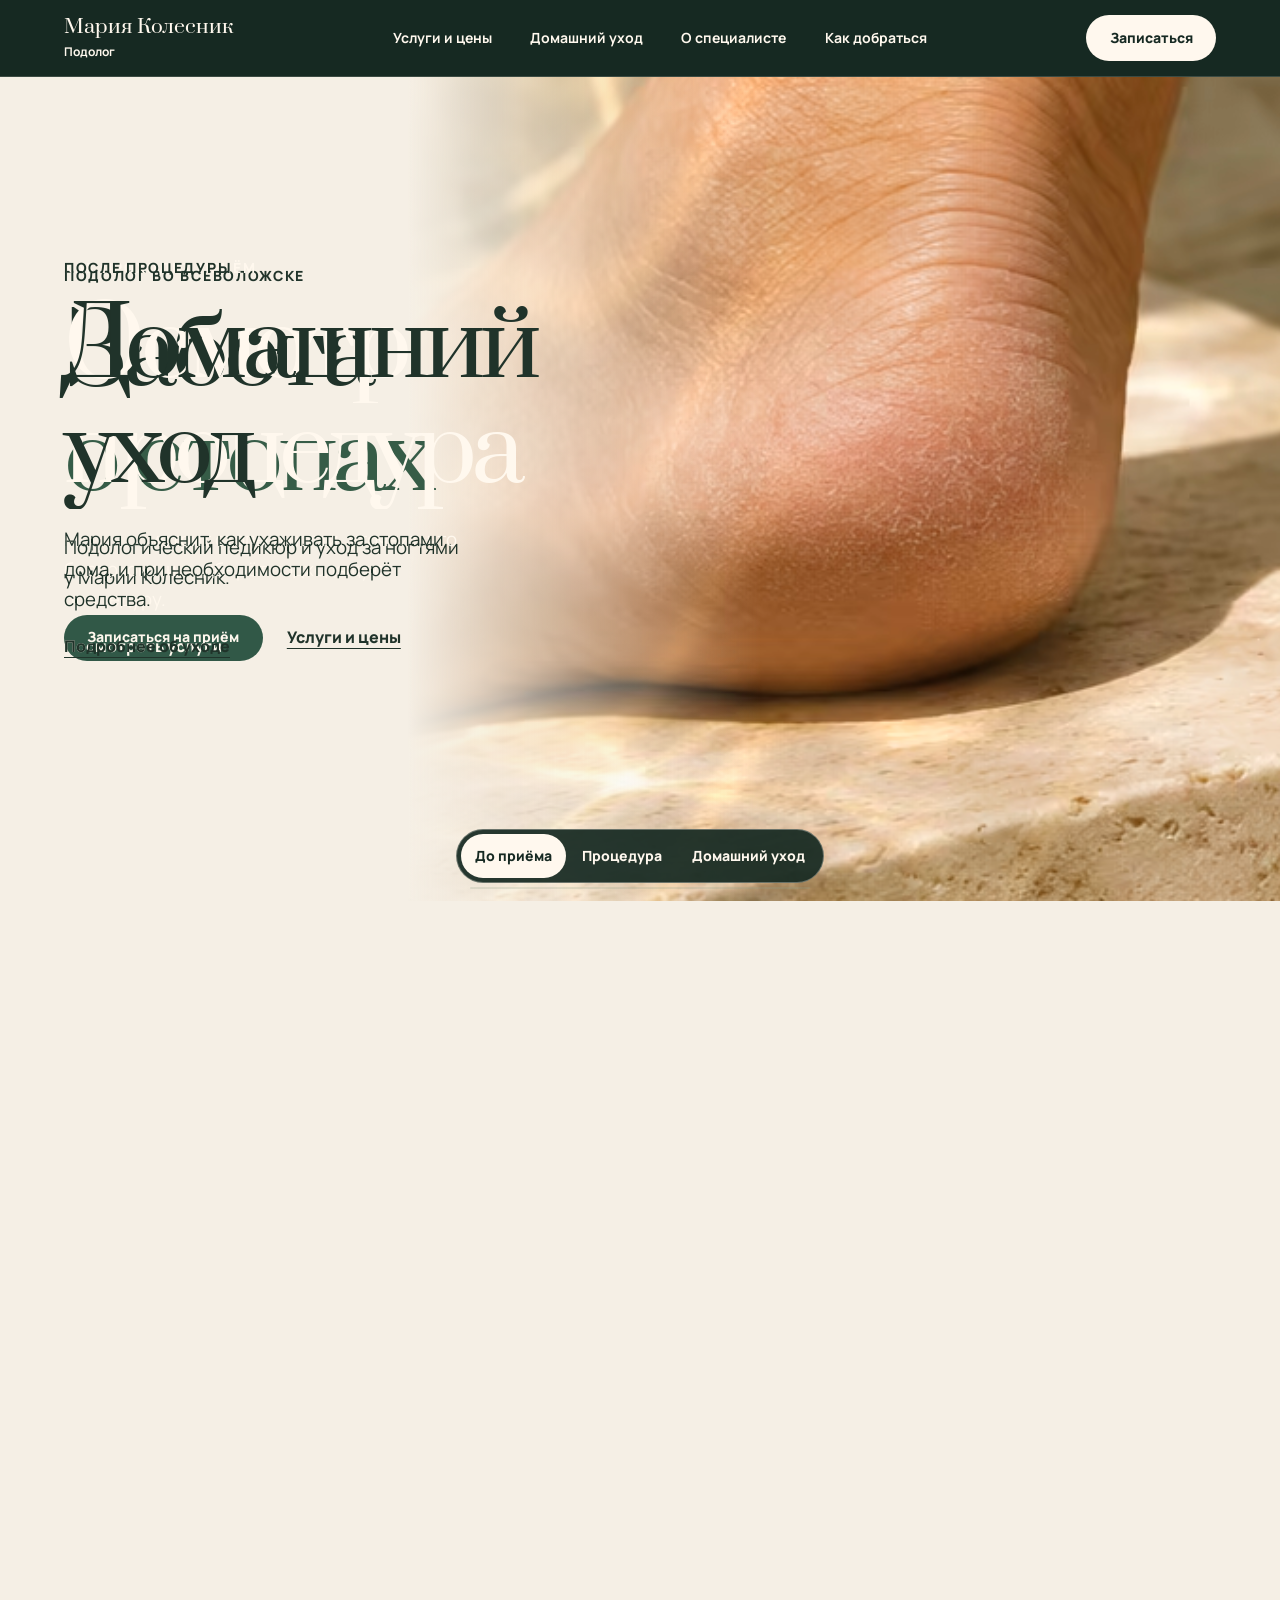
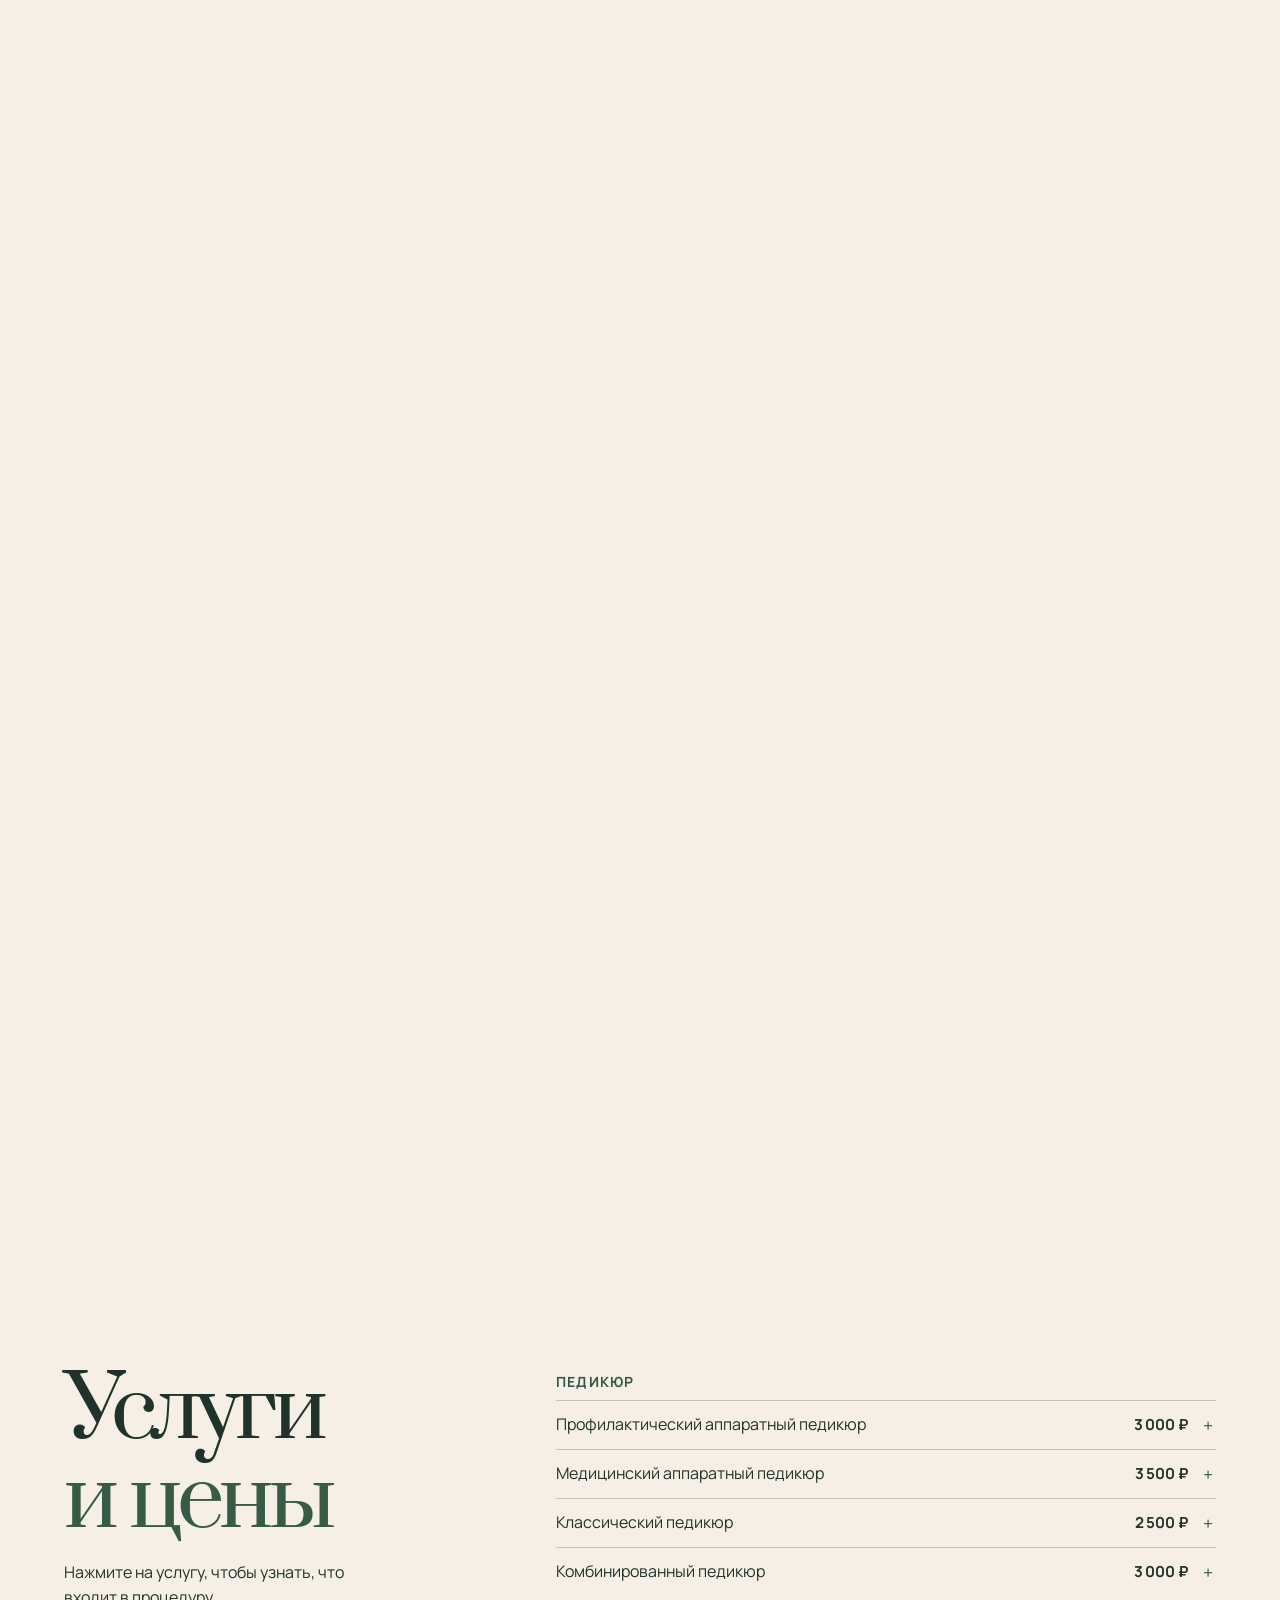
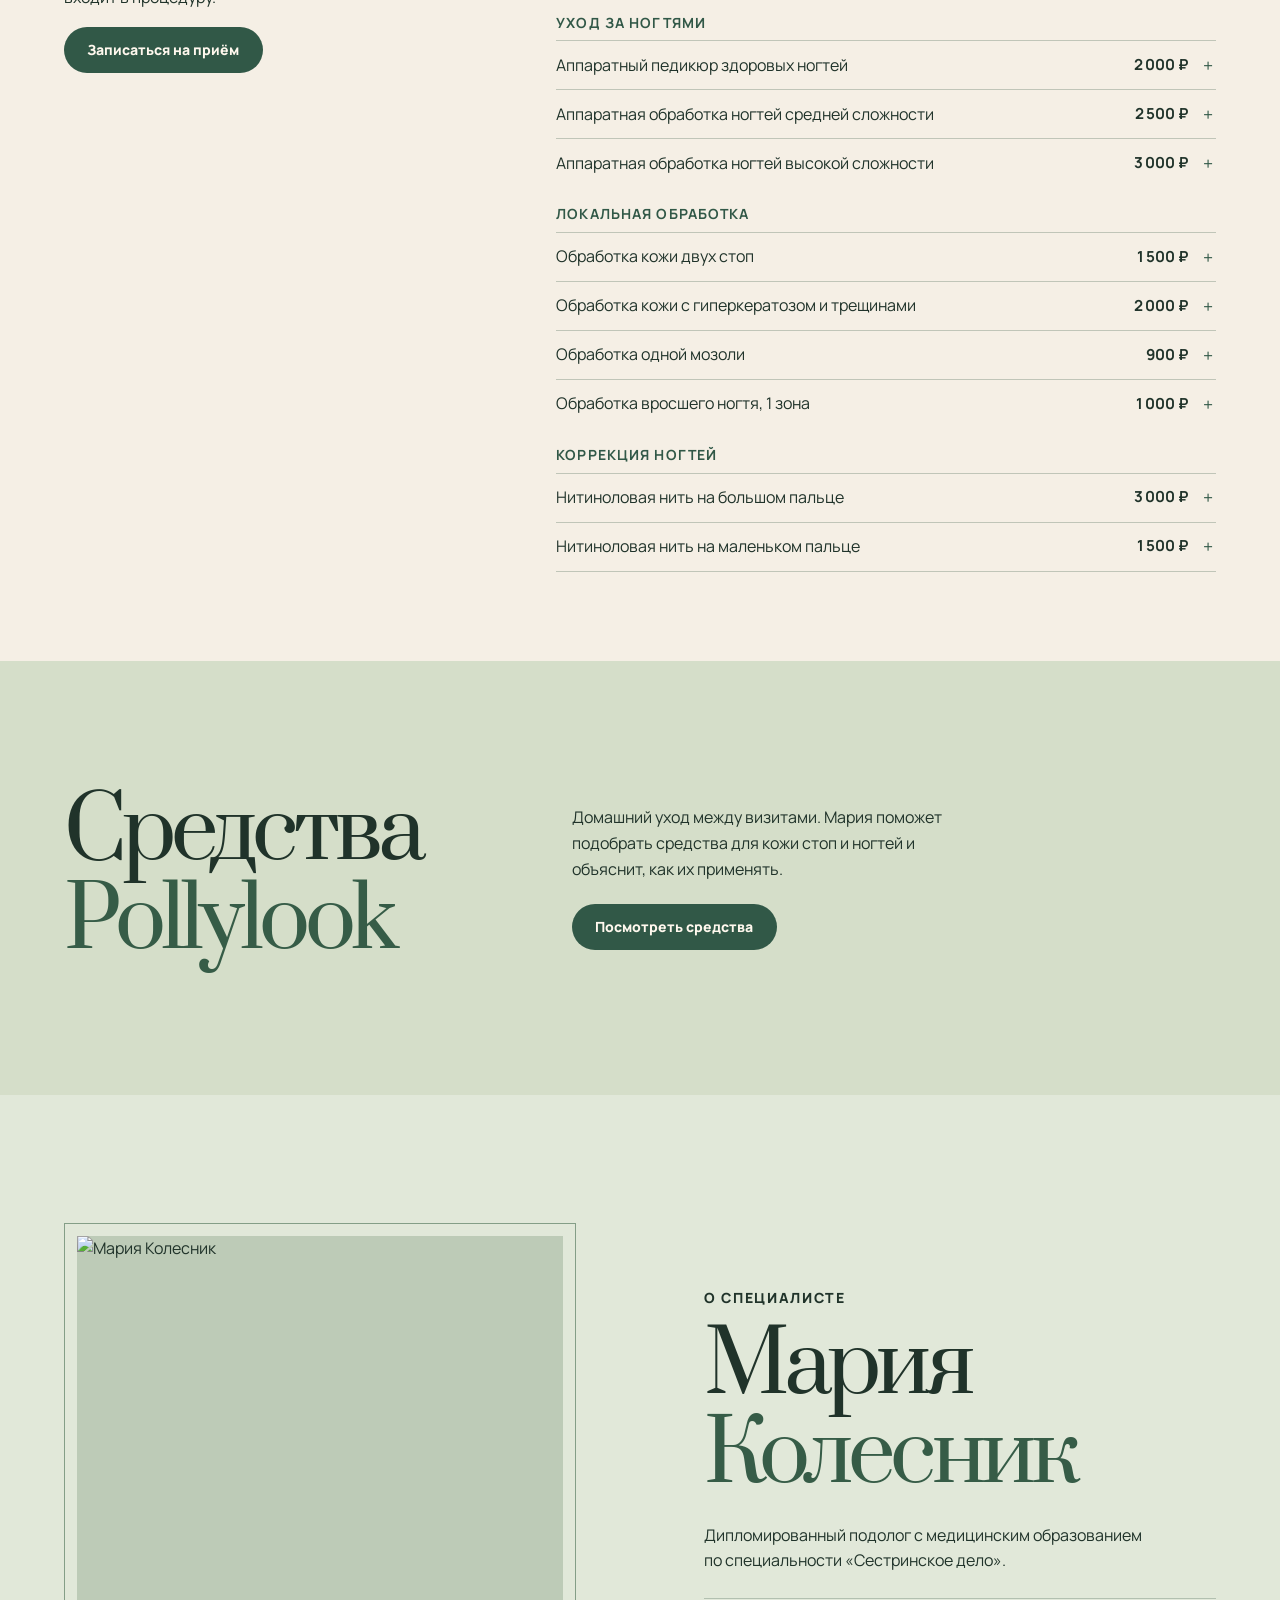
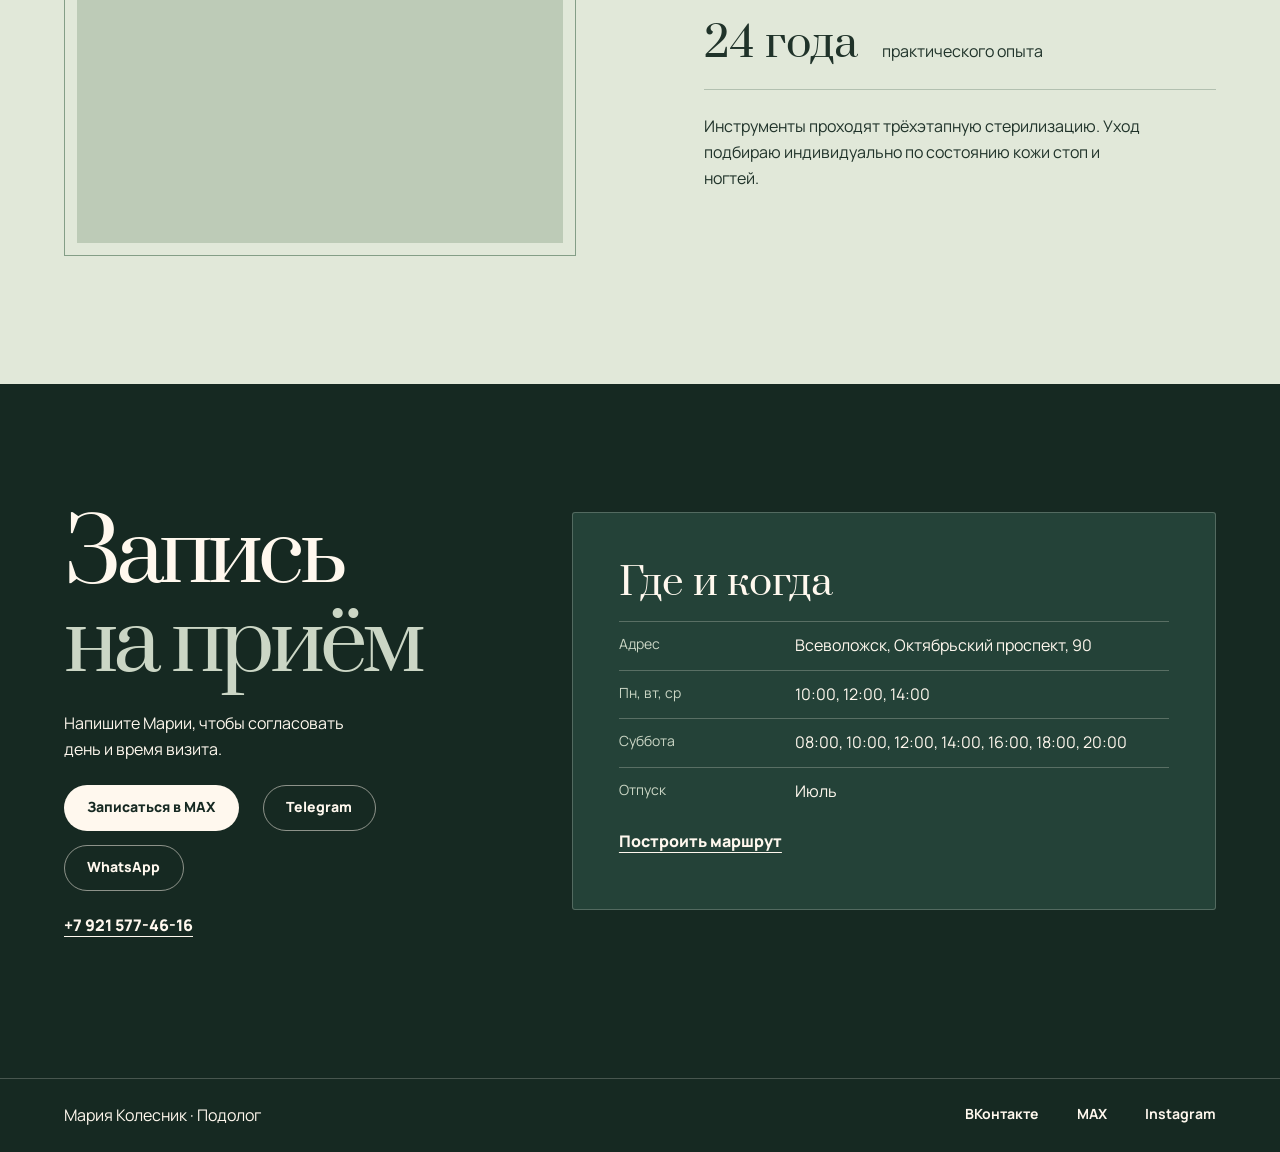
==== index.html @ 2ca6df36 "Animate a continuous close-up across the three visit scenes" ====
<!doctype html>
<html lang="ru">
<head>
  <meta charset="utf-8">
  <meta name="viewport" content="width=device-width, initial-scale=1">
  <meta name="description" content="Мария Колесник, подолог во Всеволожске. Аппаратный педикюр, уход за стопами и ногтями. Услуги, цены и запись на приём.">
  <meta name="theme-color" content="#162922">
  <meta property="og:title" content="Мария Колесник · Подолог во Всеволожске">
  <meta property="og:description" content="Подологический педикюр и уход за стопами. Услуги, цены и запись.">
  <meta property="og:image" content="maria.jpg">
  <title>Мария Колесник · Подолог во Всеволожске</title>
  <link rel="preconnect" href="https://fonts.googleapis.com">
  <link rel="preconnect" href="https://fonts.gstatic.com" crossorigin>
  <link href="https://fonts.googleapis.com/css2?family=Manrope:wght@400;500;600;700;800&family=Prata&display=swap" rel="stylesheet">
  <link rel="stylesheet" href="podology.css?v=9">
  <script src="podology-film.js?v=1" defer></script>
  <script src="podology.js?v=5" defer></script>
</head>
<body>
  <a class="skip-link" href="#content">Перейти к содержанию</a>
  <header class="masthead">
    <div class="shell masthead-inner">
      <a class="wordmark" href="#top">Мария Колесник<span>Подолог</span></a>
      <nav class="desktop-nav" aria-label="Основное меню">
        <a href="#services">Услуги и цены</a>
        <a href="#home-care">Домашний уход</a>
        <a href="#about">О специалисте</a>
        <a href="#location">Как добраться</a>
      </nav>
      <details class="mobile-menu">
        <summary>Меню</summary>
        <nav aria-label="Основное меню">
          <a href="#services">Услуги и цены</a>
          <a href="#home-care">Домашний уход</a>
          <a href="#about">О специалисте</a>
          <a href="#location">Как добраться</a>
        </nav>
      </details>
      <a class="pill pill-light" href="#booking">Записаться</a>
    </div>
  </header>
  <main id="content">
    <section class="visit" id="top" aria-label="Подолог во Всеволожске и этапы приёма">
      <span class="story-anchor" id="visit" aria-hidden="true"></span>
      <div class="visit-frame">
        <div class="visit-film" aria-hidden="true">
          <canvas></canvas>
        </div>
        <article class="scene hero" id="exam">
          <picture class="scene-image" aria-hidden="true">
            <source type="image/avif" srcset="images/visit/01-before.avif">
            <img src="images/visit/01-before.jpg" width="508" height="1024" alt="" fetchpriority="high" decoding="async">
          </picture>
          <div class="shell scene-inner">
            <div class="scene-copy">
              <p class="eyebrow">Подолог во Всеволожске</p>
              <h1 id="hero-title"><span class="title-line"><span>Забота</span></span> <span class="title-line"><span><em>о стопах</em></span></span></h1>
              <p>Подологический педикюр и уход за ногтями у Марии Колесник.</p>
              <div class="actions">
                <a class="pill pill-dark" href="#booking">Записаться на приём</a>
                <a class="text-link" href="#services">Услуги и цены</a>
              </div>
            </div>
          </div>
        </article>
        <article class="scene scene-treatment" id="treatment">
          <picture class="scene-image" aria-hidden="true">
            <source type="image/avif" srcset="images/visit/02-treatment.avif">
            <img src="images/visit/02-treatment.jpg" width="508" height="1024" alt="" fetchpriority="low" decoding="async">
          </picture>
          <div class="shell scene-inner">
            <div class="scene-copy">
              <p class="eyebrow">Как проходит приём</p>
              <h2><span class="title-line"><span>Осмотр и</span></span> <span class="title-line"><span>процедура</span></span></h2>
              <p>Мария осмотрит стопы и ногти, уточнит, что беспокоит, и подберёт подходящую процедуру.</p>
              <a class="text-link" href="#services">Посмотреть услуги</a>
            </div>
          </div>
        </article>
        <article class="scene scene-care" id="care">
          <picture class="scene-image" aria-hidden="true">
            <source type="image/avif" srcset="images/visit/03-care.avif">
            <img src="images/visit/03-care.jpg" width="508" height="1024" alt="" fetchpriority="low" decoding="async">
          </picture>
          <div class="shell scene-inner">
            <div class="scene-copy">
              <p class="eyebrow">После процедуры</p>
              <h2><span class="title-line"><span>Домашний</span></span> <span class="title-line"><span>уход</span></span></h2>
              <p>Мария объяснит, как ухаживать за стопами дома, и при необходимости подберёт средства.</p>
              <a class="text-link" href="#home-care">Подробнее об уходе</a>
            </div>
          </div>
        </article>
        <div class="story-light" aria-hidden="true"></div>
        <nav class="scene-nav" aria-label="Этапы приёма">
          <a href="#exam">До приёма</a>
          <a href="#treatment">Процедура</a>
          <a href="#care">Домашний уход</a>
        </nav>
      </div>
    </section>

    <section class="services band" id="services">
      <div class="shell split">
        <div class="section-intro">
          <h2>Услуги<br> <em>и цены</em></h2>
          <p>Нажмите на услугу, чтобы узнать, что входит в процедуру.</p>
          <a class="pill pill-dark" href="#booking">Записаться на приём</a>
        </div>
        <div class="price-list">
          <h3>Педикюр</h3>
          <details class="service"><summary><span>Профилактический аппаратный педикюр</span><strong>3 000 ₽</strong></summary><p>Аппаратная обработка десяти ногтевых пластин и кожи стоп.</p></details>
          <details class="service"><summary><span>Медицинский аппаратный педикюр</span><strong>3 500 ₽</strong></summary><p>Обработка ногтей и кожи стоп. Объём работы обсуждается на приёме.</p></details>
          <details class="service"><summary><span>Классический педикюр</span><strong>2 500 ₽</strong></summary><p>Обработка стоп и десяти ногтевых пластин.</p></details>
          <details class="service"><summary><span>Комбинированный педикюр</span><strong>3 000 ₽</strong></summary><p>Сочетание аппаратной и классической техники.</p></details>
          <h3>Уход за ногтями</h3>
          <details class="service"><summary><span>Аппаратный педикюр здоровых ногтей</span><strong>2 000 ₽</strong></summary><p>Обработка десяти ногтевых пластин без обработки стоп.</p></details>
          <details class="service"><summary><span>Аппаратная обработка ногтей средней сложности</span><strong>2 500 ₽</strong></summary><p>Обработка десяти ногтевых пластин без обработки стоп.</p></details>
          <details class="service"><summary><span>Аппаратная обработка ногтей высокой сложности</span><strong>3 000 ₽</strong></summary><p>Обработка десяти ногтевых пластин без обработки стоп.</p></details>
          <h3>Локальная обработка</h3>
          <details class="service"><summary><span>Обработка кожи двух стоп</span><strong>1 500 ₽</strong></summary><p>Обработка кожи обеих стоп без патологических изменений.</p></details>
          <details class="service"><summary><span>Обработка кожи с гиперкератозом и трещинами</span><strong>2 000 ₽</strong></summary><p>Обработка кожи стоп без обработки ногтей.</p></details>
          <details class="service"><summary><span>Обработка одной мозоли</span><strong>900 ₽</strong></summary><p>Стержневые, плоские и межпальцевые мозоли.</p></details>
          <details class="service"><summary><span>Обработка вросшего ногтя, 1 зона</span><strong>1 000 ₽</strong></summary><p>Обработка одного края ногтевой пластины.</p></details>
          <h3>Коррекция ногтей</h3>
          <details class="service"><summary><span>Нитиноловая нить на большом пальце</span><strong>3 000 ₽</strong></summary><p>Коррекция ногтевой пластины с помощью нитиноловой нити.</p></details>
          <details class="service"><summary><span>Нитиноловая нить на маленьком пальце</span><strong>1 500 ₽</strong></summary><p>Коррекция ногтевой пластины с помощью нитиноловой нити.</p></details>
        </div>
      </div>
    </section>

    <section class="home-care band" id="home-care">
      <div class="shell split">
        <h2>Средства<br><em>Pollylook</em></h2>
        <div class="section-intro">
          <p>Домашний уход между визитами. Мария поможет подобрать средства для кожи стоп и ногтей и объяснит, как их применять.</p>
          <a class="pill pill-dark" href="polylook.html">Посмотреть средства</a>
        </div>
      </div>
    </section>

    <section class="about band" id="about">
      <div class="shell about-grid">
        <figure><img src="maria.jpg" width="384" height="512" alt="Мария Колесник" loading="lazy"></figure>
        <div class="about-copy">
          <p class="eyebrow">О специалисте</p>
          <h2>Мария<br><em>Колесник</em></h2>
          <p>Дипломированный подолог с медицинским образованием по специальности «Сестринское дело».</p>
          <div class="experience"><strong>24 года</strong><span>практического опыта</span></div>
          <p>Инструменты проходят трёхэтапную стерилизацию. Уход подбираю индивидуально по состоянию кожи стоп и ногтей.</p>
        </div>
      </div>
    </section>

    <section class="booking band" id="booking">
      <span class="legacy-anchor" id="contact" aria-hidden="true"></span>
      <div class="shell split booking-grid">
        <div class="section-intro">
          <h2>Запись<br><em>на приём</em></h2>
          <p>Напишите Марии, чтобы согласовать день и время визита.</p>
          <div class="contact-links">
            <a class="pill pill-light" href="https://max.ru/u/f9LHodD0cOIDWlmFbb30WPRnYsYARx5hOiN-JXVBSh670RS9WmrFy0OLJL8">Записаться в MAX</a>
            <a class="pill pill-outline" href="https://t.me/Maria_Masyana">Telegram</a>
            <a class="pill pill-outline" href="https://wa.me/79215774616">WhatsApp</a>
          </div>
          <a class="text-link phone" href="tel:+79215774616">+7 921 577-46-16</a>
        </div>
        <div class="location" id="location">
          <span class="legacy-anchor" id="schedule" aria-hidden="true"></span>
          <h3>Где и когда</h3>
          <div class="location-line">
            <span>Адрес</span>
            <p>Всеволожск, Октябрьский проспект, 90</p>
          </div>
          <div class="location-line">
            <span>Пн, вт, ср</span>
            <p>10:00, 12:00, 14:00</p>
          </div>
          <div class="location-line">
            <span>Суббота</span>
            <p>08:00, 10:00, 12:00, 14:00, 16:00, 18:00, 20:00</p>
          </div>
          <div class="location-line">
            <span>Отпуск</span>
            <p>Июль</p>
          </div>
          <a class="text-link route" href="https://yandex.ru/maps/?mode=routes&amp;rtext=~60.018839%2C30.647553&amp;rtt=auto">Построить маршрут</a>
        </div>
      </div>
    </section>
  </main>
  <footer>
    <div class="shell foot-inner">
      <p>Мария Колесник · Подолог</p>
      <nav aria-label="Социальные сети">
        <a href="https://vk.com/maria_masyana">ВКонтакте</a>
        <a href="https://max.ru/u/f9LHodD0cOIDWlmFbb30WPRnYsYARx5hOiN-JXVBSh670RS9WmrFy0OLJL8">MAX</a>
        <a href="https://www.instagram.com/manyunya_kol">Instagram</a>
      </nav>
    </div>
  </footer>
</body>
</html>
---- podology.css ----
:root {
  color-scheme: light;
  --ink: #20332a;
  --dark: #162922;
  --pine: #315847;
  --accent: #365c47;
  --paper: #f5efe5;
  --blush: #e1e8d9;
  --cream: #fff8ee;
  --line: #56705d55;
  --header: 76px;
  --serif: "Prata", Georgia, serif;
  --sans: "Manrope", system-ui, sans-serif;
}
*, *::before, *::after { box-sizing: border-box; }
html { scroll-padding-top: calc(var(--header) + 12px); }
body { margin: 0; background: var(--paper); color: var(--ink); font: 1rem/1.6 var(--sans); }
h1, h2, h3, p, figure { margin: 0; }
a { color: inherit; }
button, a, summary { -webkit-tap-highlight-color: transparent; }
:focus-visible { outline: 2px solid currentColor; outline-offset: 5px; }
.shell { width: min(1280px, calc(100% - clamp(32px, 10vw, 144px))); margin-inline: auto; }
.skip-link { position: fixed; z-index: 20; top: 12px; left: 12px; transform: translateY(-150%); background: white; padding: 12px; }
.skip-link:focus { transform: none; }
.masthead { position: sticky; top: 0; z-index: 10; background: var(--dark); color: var(--cream); border-bottom: 1px solid #fff8ee2a; }
.masthead-inner { min-height: var(--header); display: flex; align-items: center; justify-content: space-between; gap: 16px; }
.wordmark { font: 1.22rem/1.2 var(--serif); text-decoration: none; }
.mobile-menu { display: none; }
.wordmark span { display: block; font: 700 .75rem/1.35 var(--sans); margin-top: 4px; }
.desktop-nav, .foot-inner nav { display: flex; gap: clamp(14px, 3vw, 44px); font-size: .875rem; font-weight: 700; }
.masthead nav a, .foot-inner nav a { text-decoration: none; }
.masthead nav a:hover, .foot-inner nav a:hover { text-decoration: underline; text-underline-offset: 5px; }
.pill {
  display: inline-flex; justify-content: center; align-items: center; text-align: center;
  min-height: 46px; padding: .66rem 1.4rem; border: 1px solid transparent;
  border-radius: 999px; text-decoration: none; font-size: .875rem; font-weight: 800;
  transition: background .2s, color .2s;
}
.pill-light { background: var(--cream); color: var(--dark); }
.pill-light:hover { background: #dce6d7; }
.pill-dark { background: var(--pine); color: var(--cream); }
.pill-dark:hover { background: var(--dark); }
.pill-outline { border-color: #fff8ee82; }
.pill-outline:hover { background: #fff8ee1a; }
/* Portrait photographs keep the action readable on wide and narrow screens. */
.visit { position: relative; }
.story-anchor { position: absolute; top: 0; }
.visit-frame { position: relative; }
.scene {
  --scene-bg: var(--paper);
  position: relative;
  isolation: isolate;
  overflow: hidden;
  display: grid;
  align-items: center;
  min-height: clamp(500px, calc(100svh - var(--header)), 900px);
  background: var(--scene-bg);
  color: var(--ink);
}
.scene-treatment {
  --scene-bg: #162922;
  color: var(--cream);
}
.scene-care {
  --scene-bg: #d5dec9;
}
.scene-image {
  position: absolute;
  z-index: -1;
  inset: 0 0 0 31%;
  display: block;
  overflow: hidden;
}
.scene-image img {
  display: block;
  width: 100%;
  height: 100%;
  object-fit: cover;
  object-position: 50% 54%;
}
.scene-image::after {
  content: "";
  position: absolute;
  inset: 0;
  background: linear-gradient(90deg, var(--scene-bg) 8%, transparent 54%);
  pointer-events: none;
}
.scene-inner { padding-block: 58px 110px; }
.scene-copy { width: min(56%, 700px); }
.title-line { display: block; }
.eyebrow { font-size: .875rem; font-weight: 800; letter-spacing: .12em; text-transform: uppercase; }
.hero h1, .scene h2, .band h2 { font-family: var(--serif); font-weight: 400; letter-spacing: -.058em; line-height: 1.05; }
.hero h1, .scene h2 { font-size: clamp(3.5rem, 7.4vw, 8rem); margin: .19em 0 .23em; }
.hero h1 em, .band h2 em { font-weight: inherit; font-style: normal; color: var(--accent); }
.scene-copy > p:not(.eyebrow) { max-width: 36ch; font-size: clamp(1rem, 1.5vw, 1.17rem); }
.actions, .contact-links { display: flex; align-items: center; flex-wrap: wrap; gap: 14px 24px; margin-top: 22px; }
.text-link { font-weight: 800; text-underline-offset: .32em; }
.text-link:hover { text-decoration-thickness: 2px; }
.scene-copy > .text-link { display: inline-flex; align-items: center; min-height: 44px; margin-top: 10px; }
.scene-nav, .story-light, .visit-film { display: none; }
.home-care { background: #d5dec9; }
.home-care .split { align-items: center; }
.home-care .section-intro > p { margin-top: 0; max-width: 40ch; }

.band { padding-block: clamp(64px, 10vw, 148px); }
.split { display: grid; grid-template-columns: minmax(0, .85fr) minmax(0, 1.35fr); gap: clamp(28px, 8vw, 120px); align-items: start; }
.band h2 { font-size: clamp(3.2rem, 6.6vw, 7rem); }
.band h2 em { color: var(--accent); }
.section-intro > p { margin-top: 22px; max-width: 30ch; }
.section-intro > .pill { margin-top: 22px; }
.services { padding-block: clamp(42px, 7vw, 98px); }
.services .split { gap: clamp(18px, 6vw, 90px); }
.services .section-intro > p { margin-top: 14px; }
.services .section-intro > .pill { margin-top: 16px; }
.price-list h3 { font: 700 .875rem/1.4 var(--sans); color: var(--pine); text-transform: uppercase; letter-spacing: .08em; padding: 17px 0 8px; }
.price-list h3:first-child { padding-top: 4px; }
.service { border-top: 1px solid var(--line); }
.service:last-child { border-bottom: 1px solid var(--line); }
.service summary {
  display: grid; grid-template-columns: minmax(0, 1fr) auto 16px; align-items: center;
  gap: 12px; cursor: pointer; min-height: 48px; padding: 8px 0; list-style: none;
}
.service summary::-webkit-details-marker { display: none; }
.service summary::after { content: "+"; text-align: center; font-size: 1.1rem; color: var(--pine); }
.service[open] summary::after { content: "−"; }
.service summary strong { white-space: nowrap; font-size: .95rem; }
.service summary:hover { color: var(--pine); }
.service p { padding: 0 20px 11px 0; color: #3d584c; }
.about { background: var(--blush); }
.about-grid { display: grid; grid-template-columns: minmax(0, 1fr) minmax(0, 1fr); align-items: center; gap: clamp(30px, 10vw, 150px); }
.about figure { position: relative; padding: 12px; border: 1px solid #849e87; }
.about img { display: block; width: 100%; height: auto; aspect-ratio: 4 / 5; object-fit: cover; object-position: 50% 35%; background: #bdcbb7; }
.about-copy h2 { margin: .16em 0 .26em; }
.about-copy > p:not(.eyebrow) { max-width: 44ch; }
.experience { display: flex; gap: 12px 24px; align-items: baseline; flex-wrap: wrap; border-block: 1px solid var(--line); padding: 20px 0; margin-block: 24px; }
.experience strong { font: 400 clamp(1.8rem, 3.3vw, 3.25rem)/1.2 var(--serif); }
.legacy-anchor { position: absolute; top: 0; left: 0; }
.booking, .location { position: relative; }
.booking { background: var(--dark); color: var(--cream); }
.booking h2 em { color: #cbd6c5; }
.phone { display: inline-flex; align-items: center; min-height: 47px; margin-top: 12px; }
.location { padding: clamp(20px, 4vw, 46px); background: #244238; border: 1px solid #fff8ee37; border-radius: 3px; }
.location h3 { font: 400 clamp(1.7rem, 3vw, 2.6rem)/1.25 var(--serif); margin-bottom: 14px; }
.location-line { display: grid; grid-template-columns: minmax(84px, .65fr) minmax(0, 1.5fr); gap: 14px; border-top: 1px solid #fff8ee3e; padding-block: 11px; }
.location-line span { color: #cbd6c5; font-size: .875rem; }
.route { display: inline-flex; align-items: center; min-height: 44px; margin-top: 4px; }
footer { background: var(--dark); color: var(--cream); border-top: 1px solid #fff8ee37; }
.foot-inner { display: flex; justify-content: space-between; gap: 12px 28px; flex-wrap: wrap; padding-block: 24px; }

@media (max-width: 800px) {
  :root { --header: 62px; }
  .desktop-nav { display: none; }
  .masthead-inner { gap: 10px; }
  .wordmark { font-size: clamp(.97rem, 3.8vw, 1.22rem); }
  .mobile-menu { display: block; margin-left: auto; }
  .mobile-menu summary {
    display: grid; place-items: center; min-height: 44px; padding-inline: 5px;
    list-style: none; cursor: pointer; font-size: .875rem; font-weight: 800;
  }
  .mobile-menu summary::-webkit-details-marker { display: none; }
  .mobile-menu nav {
    display: grid; position: absolute; top: 100%; right: 0; left: 0;
    padding: 10px clamp(16px, 5vw, 40px) 18px; background: var(--dark);
    border-bottom: 1px solid #fff8ee50;
  }
  .mobile-menu nav a { display: flex; align-items: center; min-height: 44px; border-top: 1px solid #fff8ee28; }
  .scene { min-height: 0; display: flex; flex-direction: column; align-items: stretch; }
  .scene-image { position: relative; inset: auto; aspect-ratio: 1 / 1; height: auto; }
  .scene-image img { object-position: 50% 57%; }
  .scene-image::after { display: none; }
  .scene-image::before {
    content: "";
    position: absolute;
    inset: auto 0 0;
    height: 34%;
    background: linear-gradient(0deg, var(--scene-bg) 6%, transparent);
    pointer-events: none;
  }
  .scene-inner { margin-top: -18px; padding-block: 0 38px; }
  .scene-copy { width: 100%; }
  .hero h1, .scene h2 { font-size: clamp(2.85rem, 10vw, 5.5rem); }
  .title-line { display: inline; }
  .services .split { gap: 21px; }
  .services h2 { font-size: clamp(2.45rem, 8.4vw, 3.8rem); }
  .services h2 br { display: none; }
  .split { grid-template-columns: 1fr; }
  .about figure { max-width: 450px; }
}
/* Each scroll position sets a cut between two complete frames. */
@media (prefers-reduced-motion: no-preference) {
  html { scroll-behavior: smooth; }
  .visit.is-sticky { height: calc((100svh - var(--header)) * 3.4); }
  .is-sticky .visit-frame {
    position: sticky;
    top: var(--header);
    height: calc(100svh - var(--header));
    isolation: isolate;
    overflow: hidden;
    background: var(--paper);
  }
  .is-sticky .scene {
    position: absolute;
    inset: 0;
    min-height: 0;
    visibility: hidden;
    clip-path: polygon(
      0 calc(var(--cut, 0%) + var(--angle, 0%)),
      100% calc(var(--cut, 0%) - var(--angle, 0%)),
      100% 100%,
      0 100%
    );
  }
  .is-sticky .scene.is-in-frame { visibility: visible; }
  .is-sticky .scene-image img {
    transform: translate3d(0, var(--photo-y, 0%), 0) scale(var(--photo-scale, 1.05));
    transform-origin: 55% 61%;
  }
  .is-sticky .scene-copy { transform: translateY(var(--copy-y, 0px)); }
  .is-sticky .scene-copy > :not(h1, h2) {
    opacity: var(--detail-alpha, 1);
    transform: translateY(var(--detail-y, 0px));
  }
  .is-sticky .title-line {
    display: block;
    overflow: clip;
    margin: -.065em -.09em;
    padding: .065em .09em;
  }
  .is-sticky .title-line > span {
    display: block;
    opacity: var(--title-alpha, 1);
    transform: translate3d(0, var(--title-y, 0%), 0);
  }
  .is-sticky .title-line:nth-child(2) > span {
    transform: translate3d(0, var(--title-second-y, 0%), 0);
  }
  .is-sticky .story-light {
    display: block;
    position: absolute;
    z-index: 3;
    top: var(--light-y, 100%);
    inset-inline: 31% 0;
    height: 9%;
    opacity: var(--light-opacity, 0);
    pointer-events: none;
    transform: translateY(-50%) rotate(-3deg);
    background: linear-gradient(transparent, #ffefce99 49%, transparent 82%);
    mix-blend-mode: screen;
  }
  .is-sticky .scene-nav {
    position: absolute;
    z-index: 4;
    left: 50%;
    bottom: 18px;
    transform: translateX(-50%);
    display: flex;
    width: max-content;
    max-width: calc(100% - 24px);
    gap: 2px;
    padding: 4px;
    border: 1px solid #fff8ee52;
    border-radius: 999px;
    background: #162922ed;
    color: var(--cream);
  }
  .scene-nav a {
    display: flex;
    align-items: center;
    justify-content: center;
    position: relative;
    overflow: hidden;
    min-height: 44px;
    padding: 0 14px;
    border-radius: 999px;
    font-size: .875rem;
    font-weight: 800;
    text-decoration: none;
    white-space: nowrap;
  }
  .scene-nav a[aria-current="step"] { color: var(--dark); background: var(--cream); }
  .is-sticky .scene-nav::after {
    content: "";
    position: absolute;
    inset: auto 13px -7px;
    height: 2px;
    border-radius: 2px;
    background: linear-gradient(90deg, #94a78b var(--story-progress, 0%), #91a28c38 var(--story-progress, 0%));
    pointer-events: none;
  }
}
@media (max-width: 800px) and (prefers-reduced-motion: no-preference) {
  .visit.is-sticky { height: calc((100svh - var(--header)) * 2.95); }
  .is-sticky .scene { display: grid; align-items: end; }
  .is-sticky .scene-image { position: absolute; inset: 0 0 auto; height: 67%; aspect-ratio: auto; }
  .is-sticky .scene-image img { object-position: 50% 56%; }
  .is-sticky .scene-image::before { z-index: 1; height: 39%; }
  .is-sticky .scene-inner { margin-top: 0; padding-block: 0 80px; }
  .is-sticky :is(h1, h2) { font-size: clamp(2.22rem, 9vw, 4.2rem); margin-block: .16em .23em; }
  .is-sticky .eyebrow { font-size: .78rem; }
  .is-sticky .scene-copy > p:not(.eyebrow) { line-height: 1.45; }
  .is-sticky .title-line { display: inline-block; vertical-align: top; }
  .is-sticky .actions { gap: 8px 16px; margin-top: 12px; }
  .is-sticky .scene-copy > .text-link { margin-top: 3px; }
  .is-sticky .story-light { inset-inline: 0; }
  .is-sticky .scene-nav { bottom: 14px; }
  .is-sticky .scene-nav a { padding-inline: clamp(9px, 3vw, 14px); font-size: .8125rem; }
}
/* The moving image is shared by the three text scenes. */
.visit.has-film .visit-frame { background: var(--film-bg, var(--paper)); }
.visit.has-film .scene {
  z-index: 1;
  background: transparent;
  clip-path: none;
}
.visit.has-film .scene-image { visibility: hidden; }
.visit.has-film .story-light { display: none; }
.visit.has-film .visit-film {
  display: block;
  position: absolute;
  inset: 0 0 0 29%;
  overflow: hidden;
  pointer-events: none;
}
.visit-film canvas { display: block; width: 100%; height: 100%; }
.visit-film::after {
  content: "";
  position: absolute;
  inset: 0;
  background: linear-gradient(90deg, var(--film-bg, var(--paper)) 4%, transparent 43%);
}
@media (max-width: 800px) {
  .visit.has-film .visit-film { inset: 0 0 auto; height: 67%; }
  .visit-film::after {
    background: linear-gradient(0deg, var(--film-bg, var(--paper)), transparent 44%);
  }
}
@media (max-width: 800px) and (max-height: 639px) {
  .is-sticky .scene-inner { padding-bottom: 66px; }
  .is-sticky :is(h1, h2) { font-size: clamp(1.95rem, 8vw, 3rem); }
  .is-sticky .scene-copy > p:not(.eyebrow) { line-height: 1.35; }
  .is-sticky .scene-nav { bottom: 9px; }
}
@media (max-width: 520px) {
  .about-grid { grid-template-columns: 1fr; }
  .hero .pill { padding-inline: 1rem; }
  .hero .text-link { font-size: .875rem; }
  .service summary { gap: 8px; }
  .experience { margin-block: 18px; }
}
@media (prefers-reduced-motion: reduce) {
  *, *::before, *::after { scroll-behavior: auto !important; transition: none !important; }
}
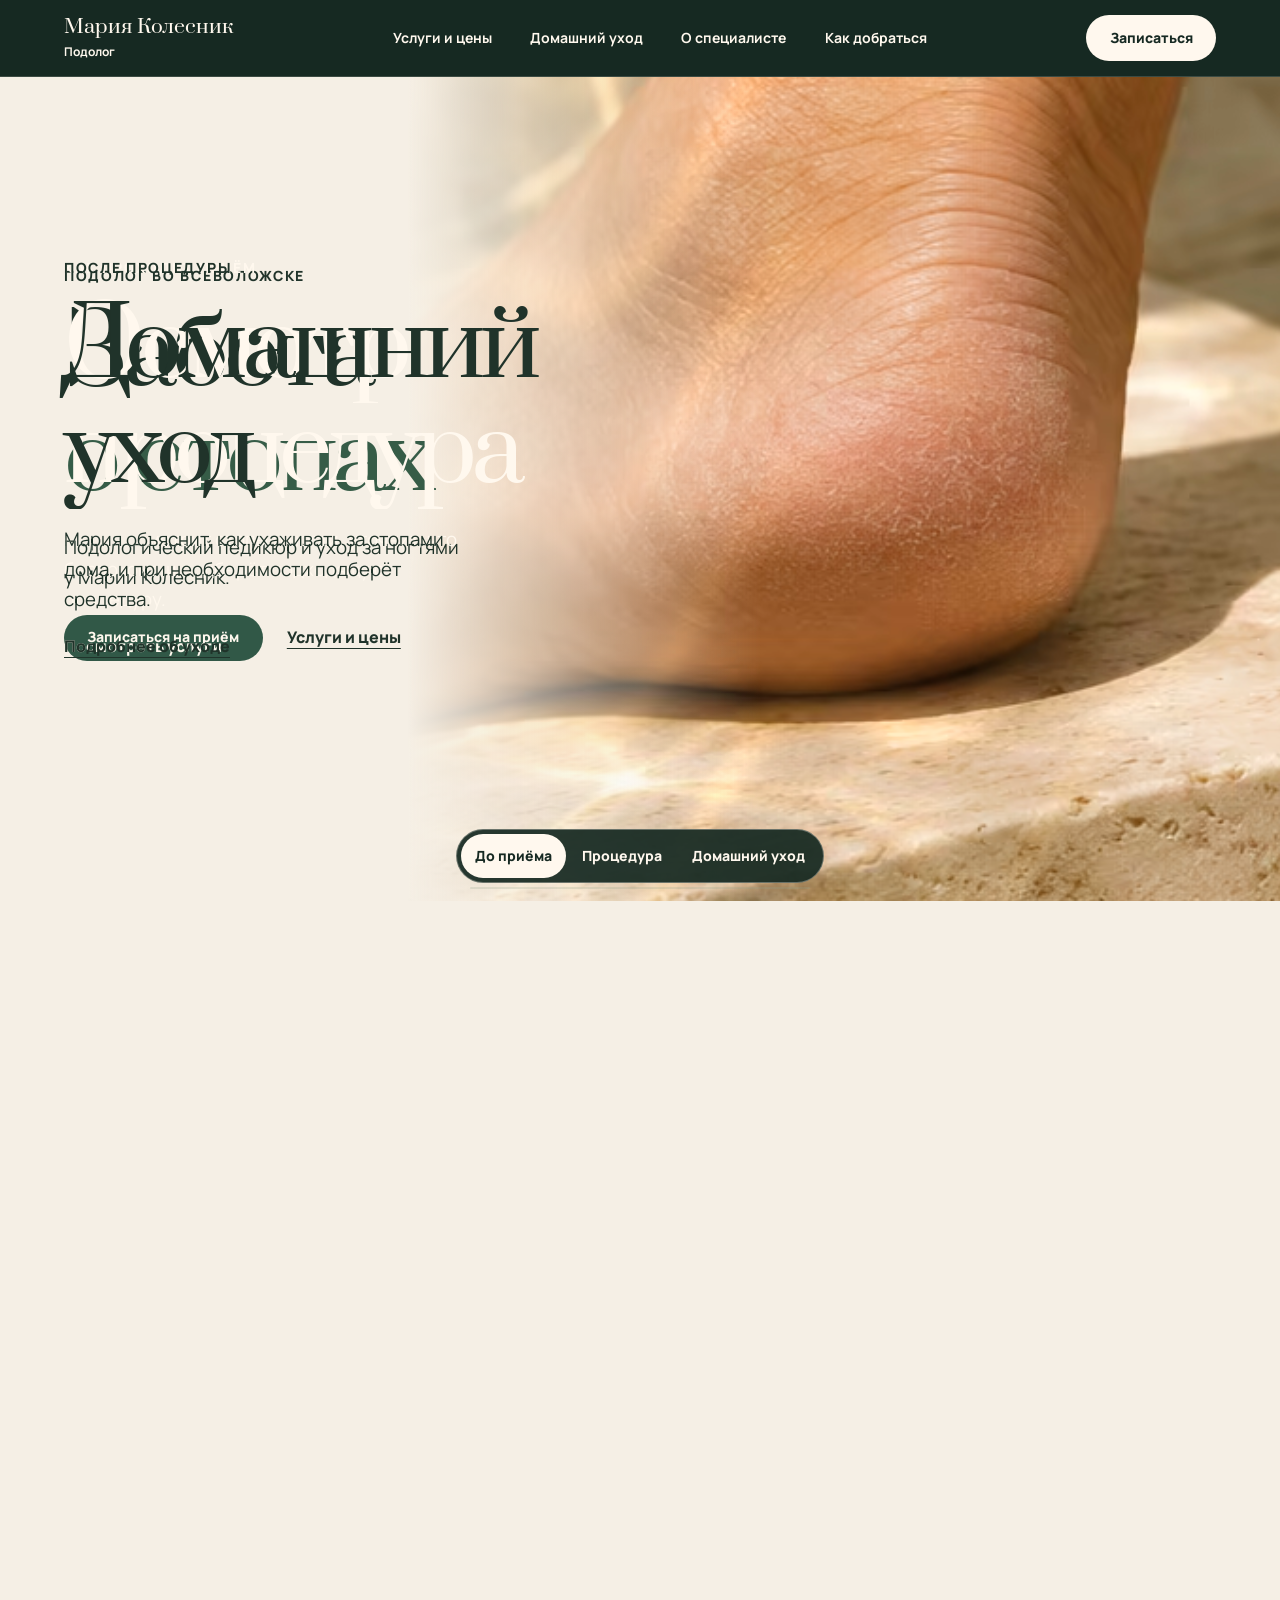
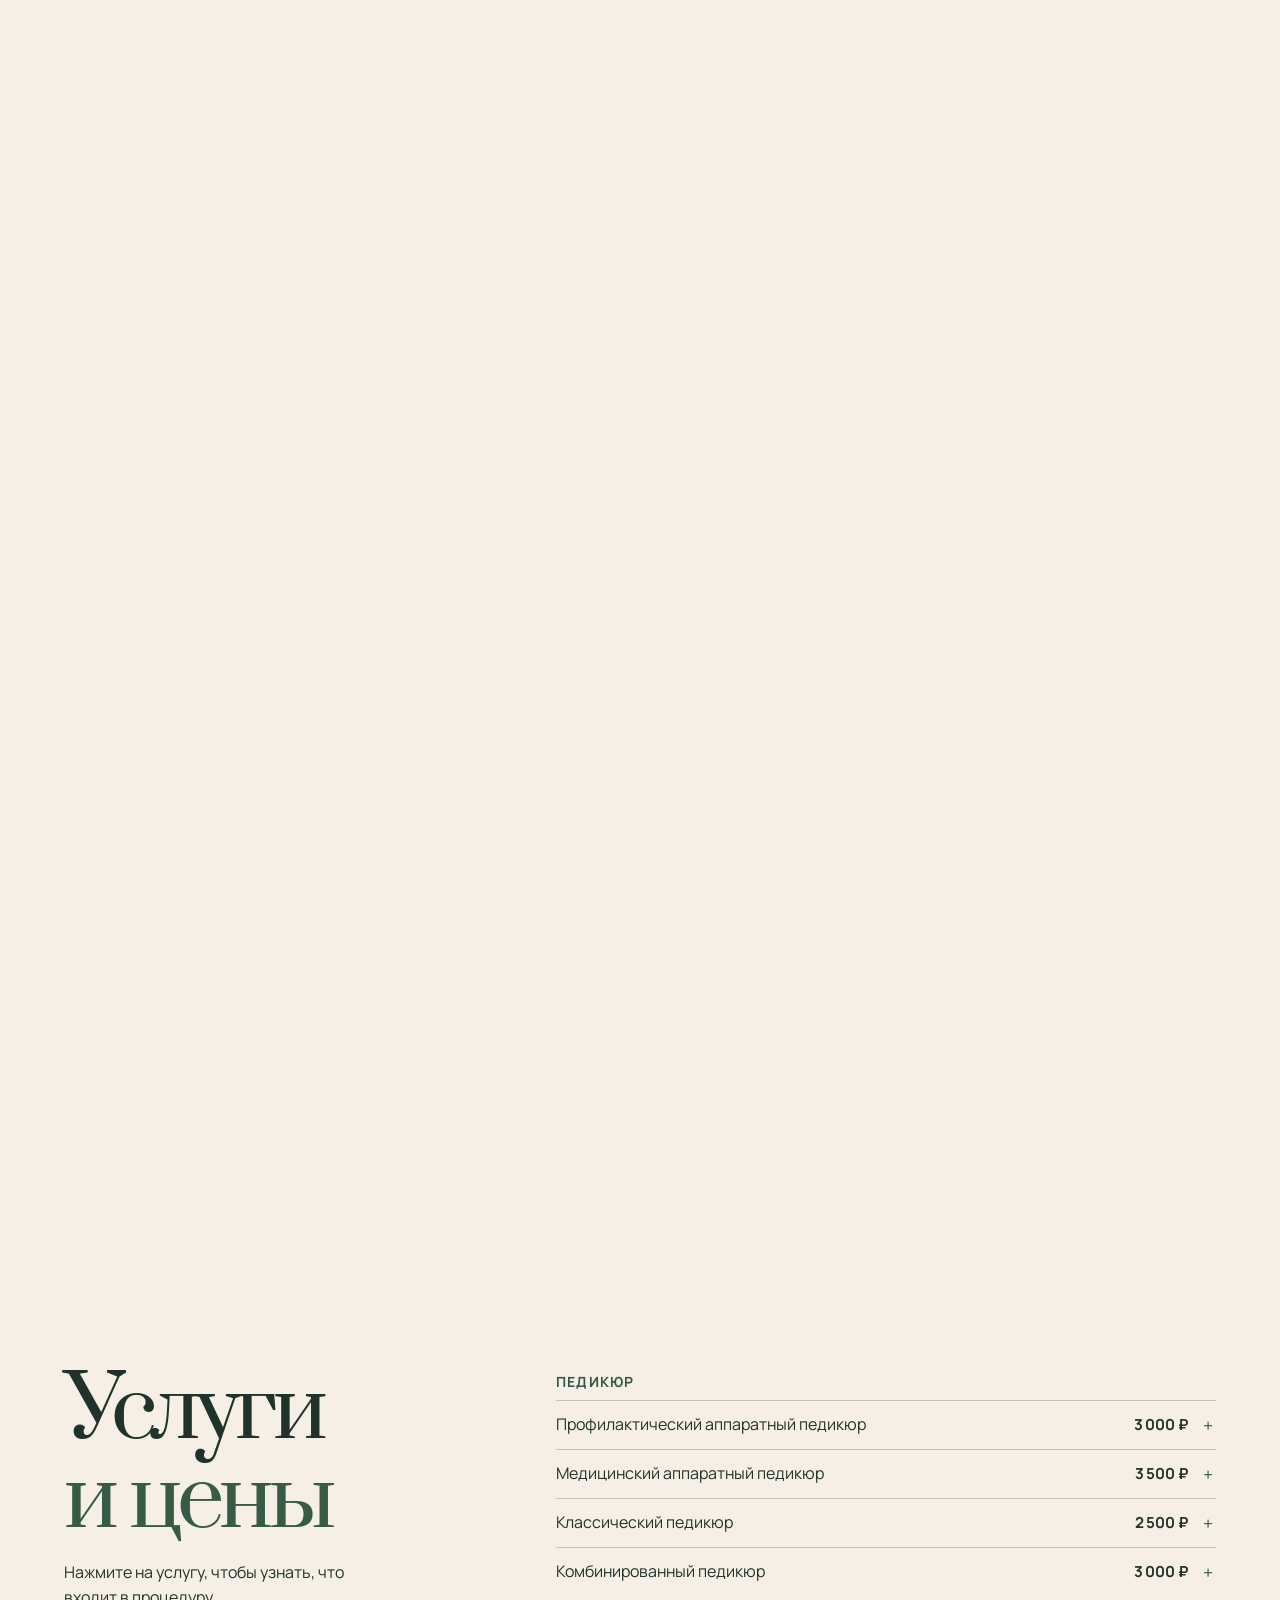
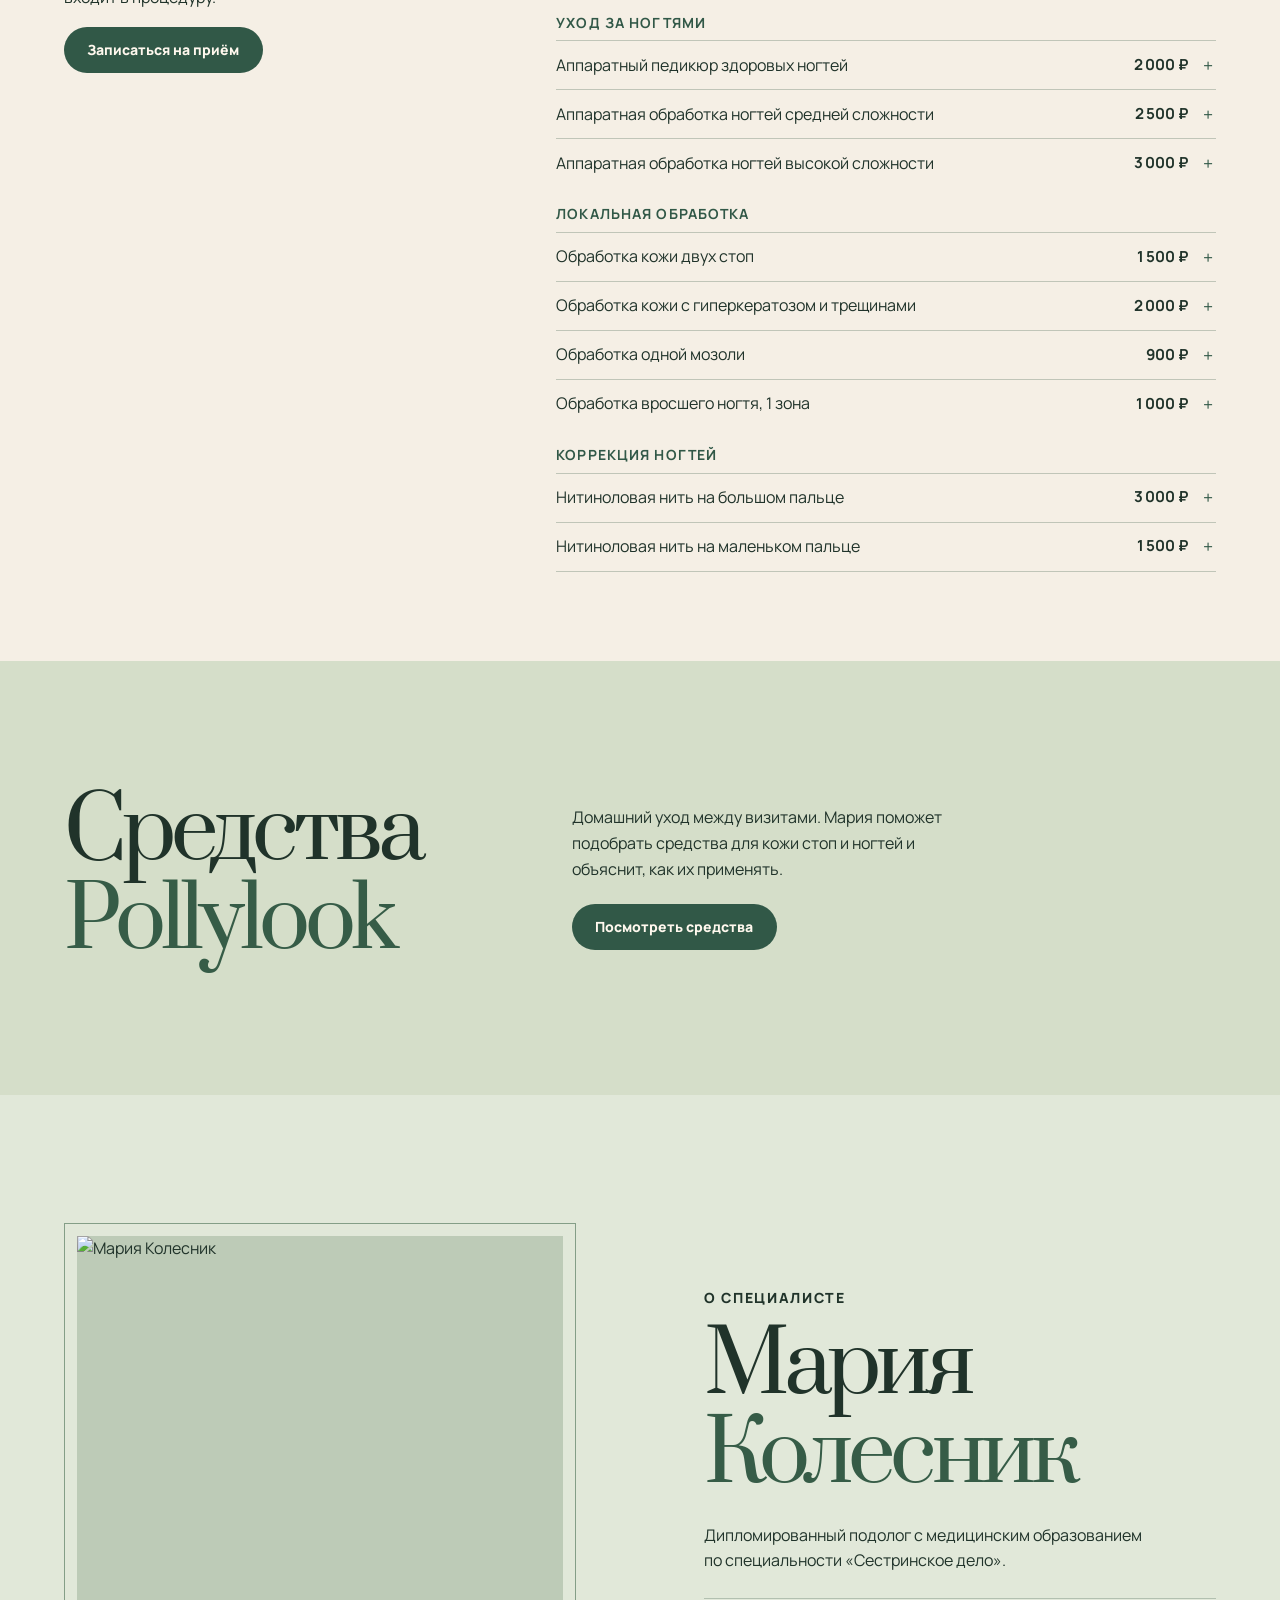
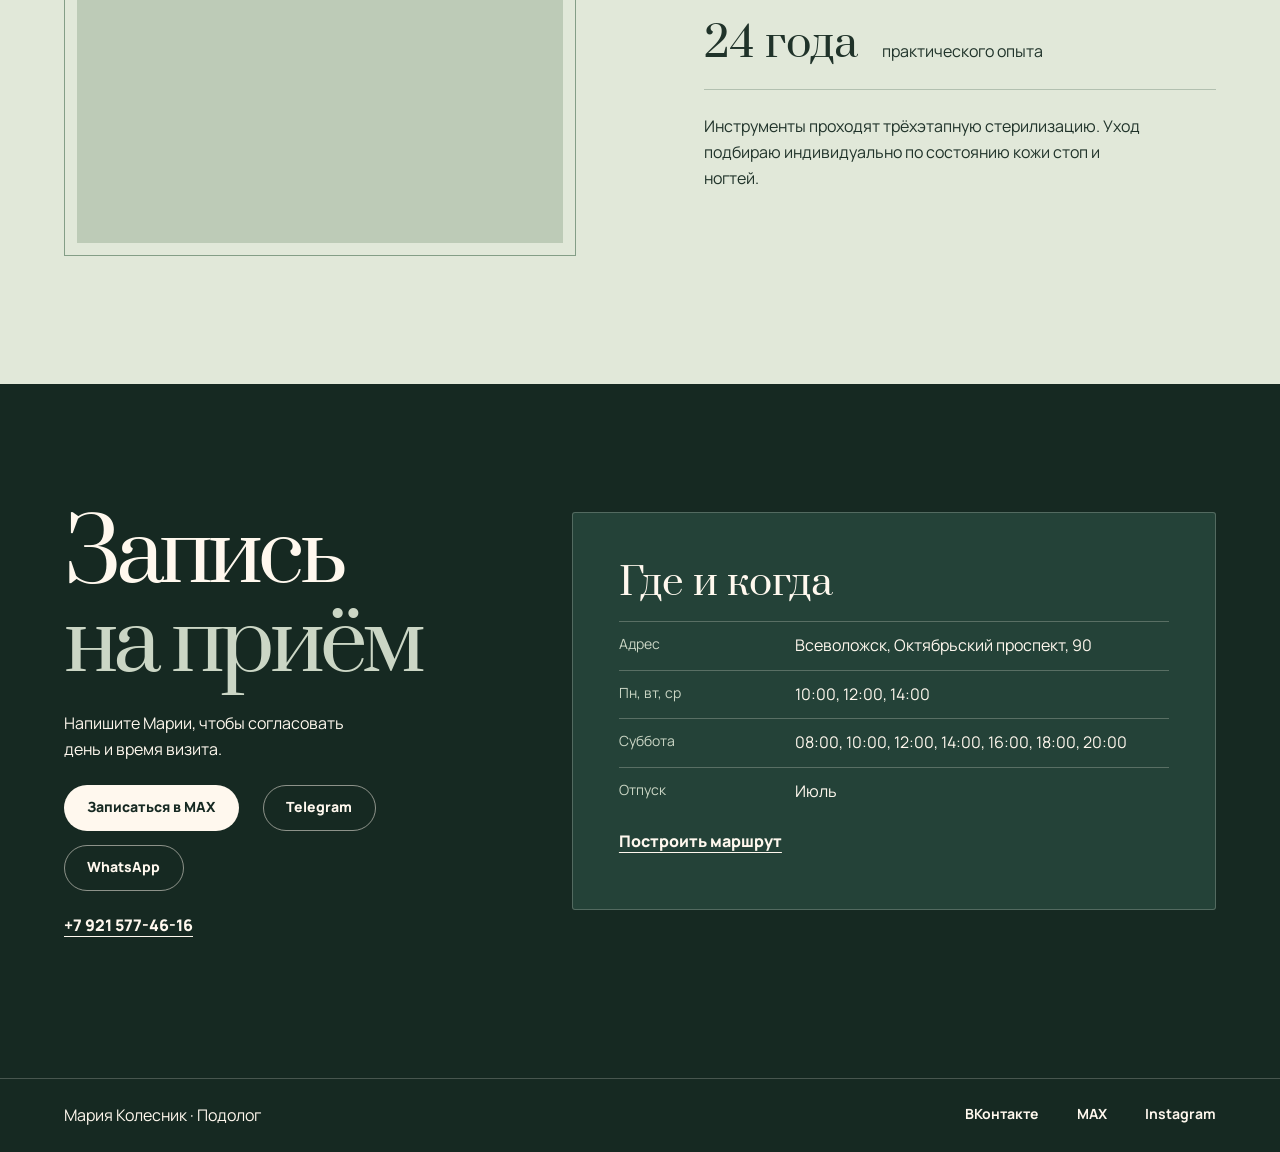
==== commit 79e650b4: "Keep the camera motion continuous across shot changes" ====
--- a/index.html
+++ b/index.html
@@ -13,8 +13,8 @@
   <link rel="preconnect" href="https://fonts.gstatic.com" crossorigin>
   <link href="https://fonts.googleapis.com/css2?family=Manrope:wght@400;500;600;700;800&family=Prata&display=swap" rel="stylesheet">
   <link rel="stylesheet" href="podology.css?v=9">
-  <script src="podology-film.js?v=1" defer></script>
-  <script src="podology.js?v=5" defer></script>
+  <script src="podology-film.js?v=2" defer></script>
+  <script src="podology.js?v=6" defer></script>
 </head>
 <body>
   <a class="skip-link" href="#content">Перейти к содержанию</a>
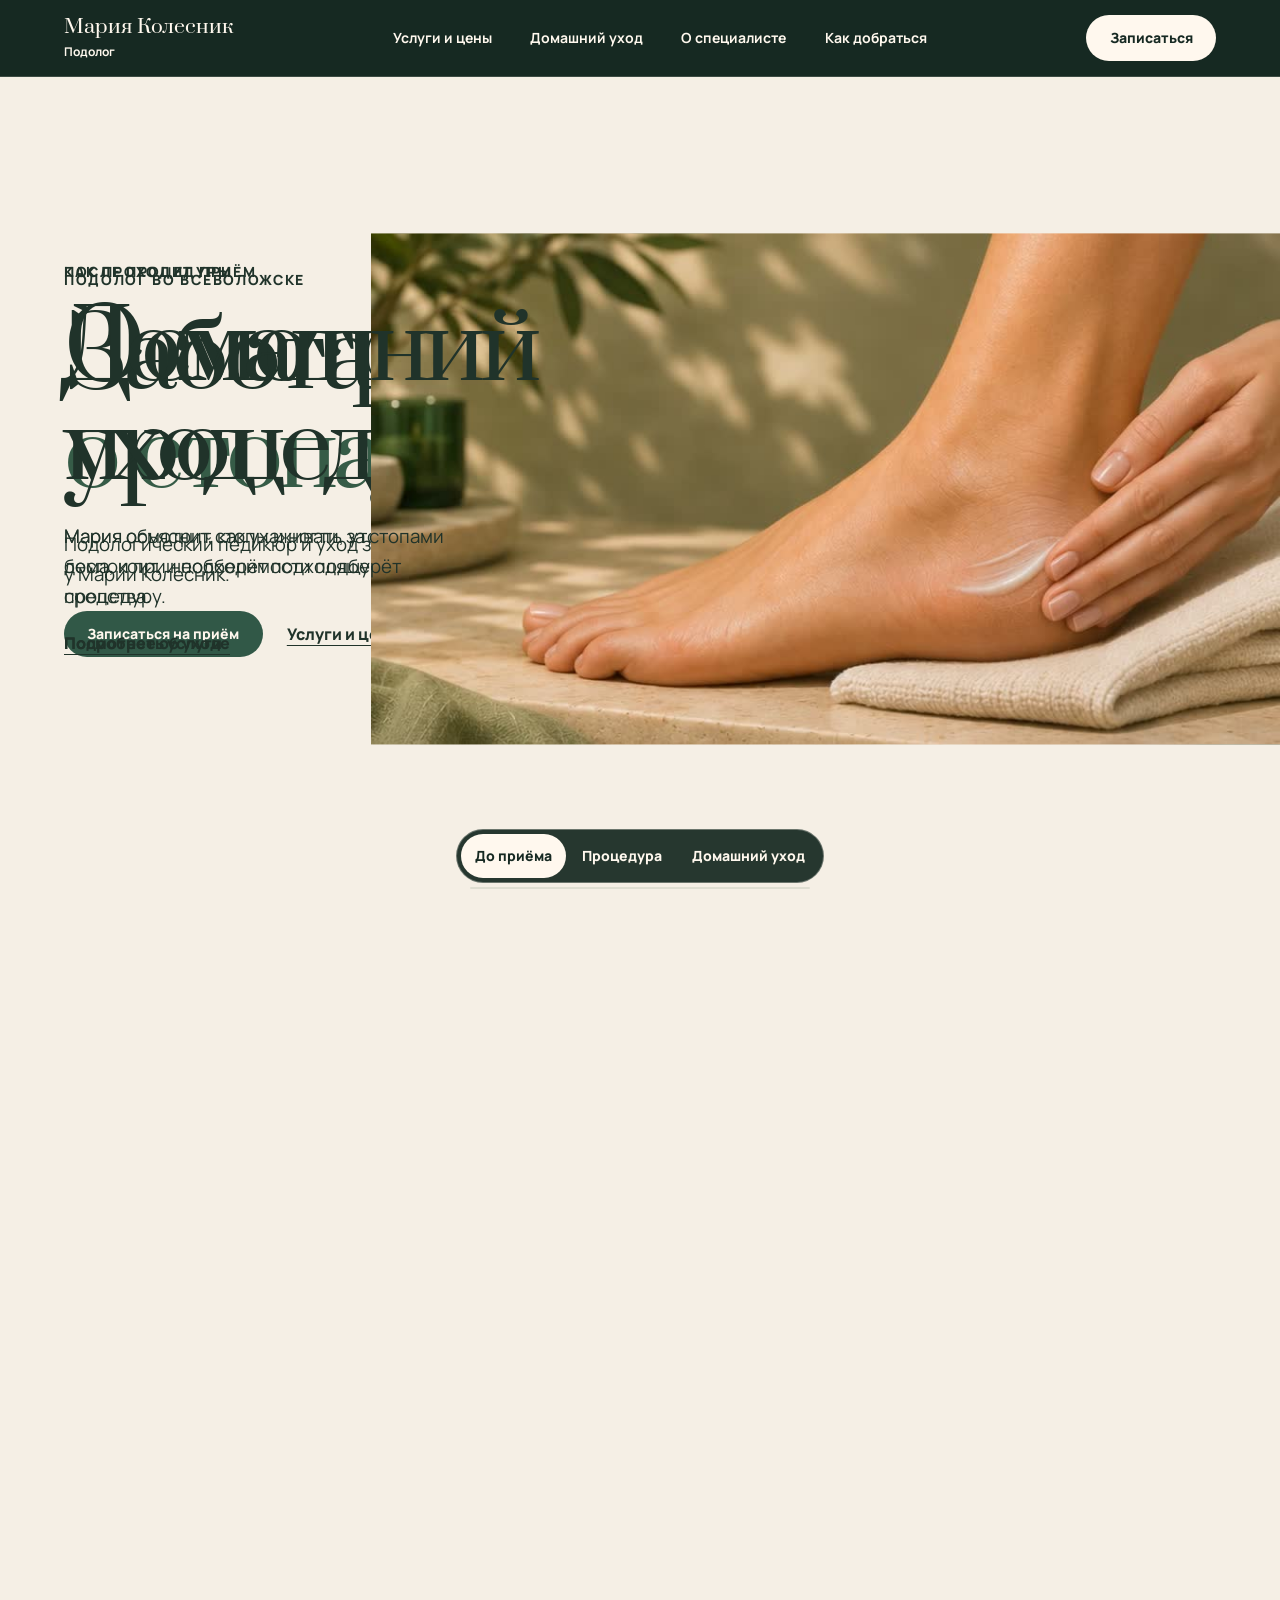
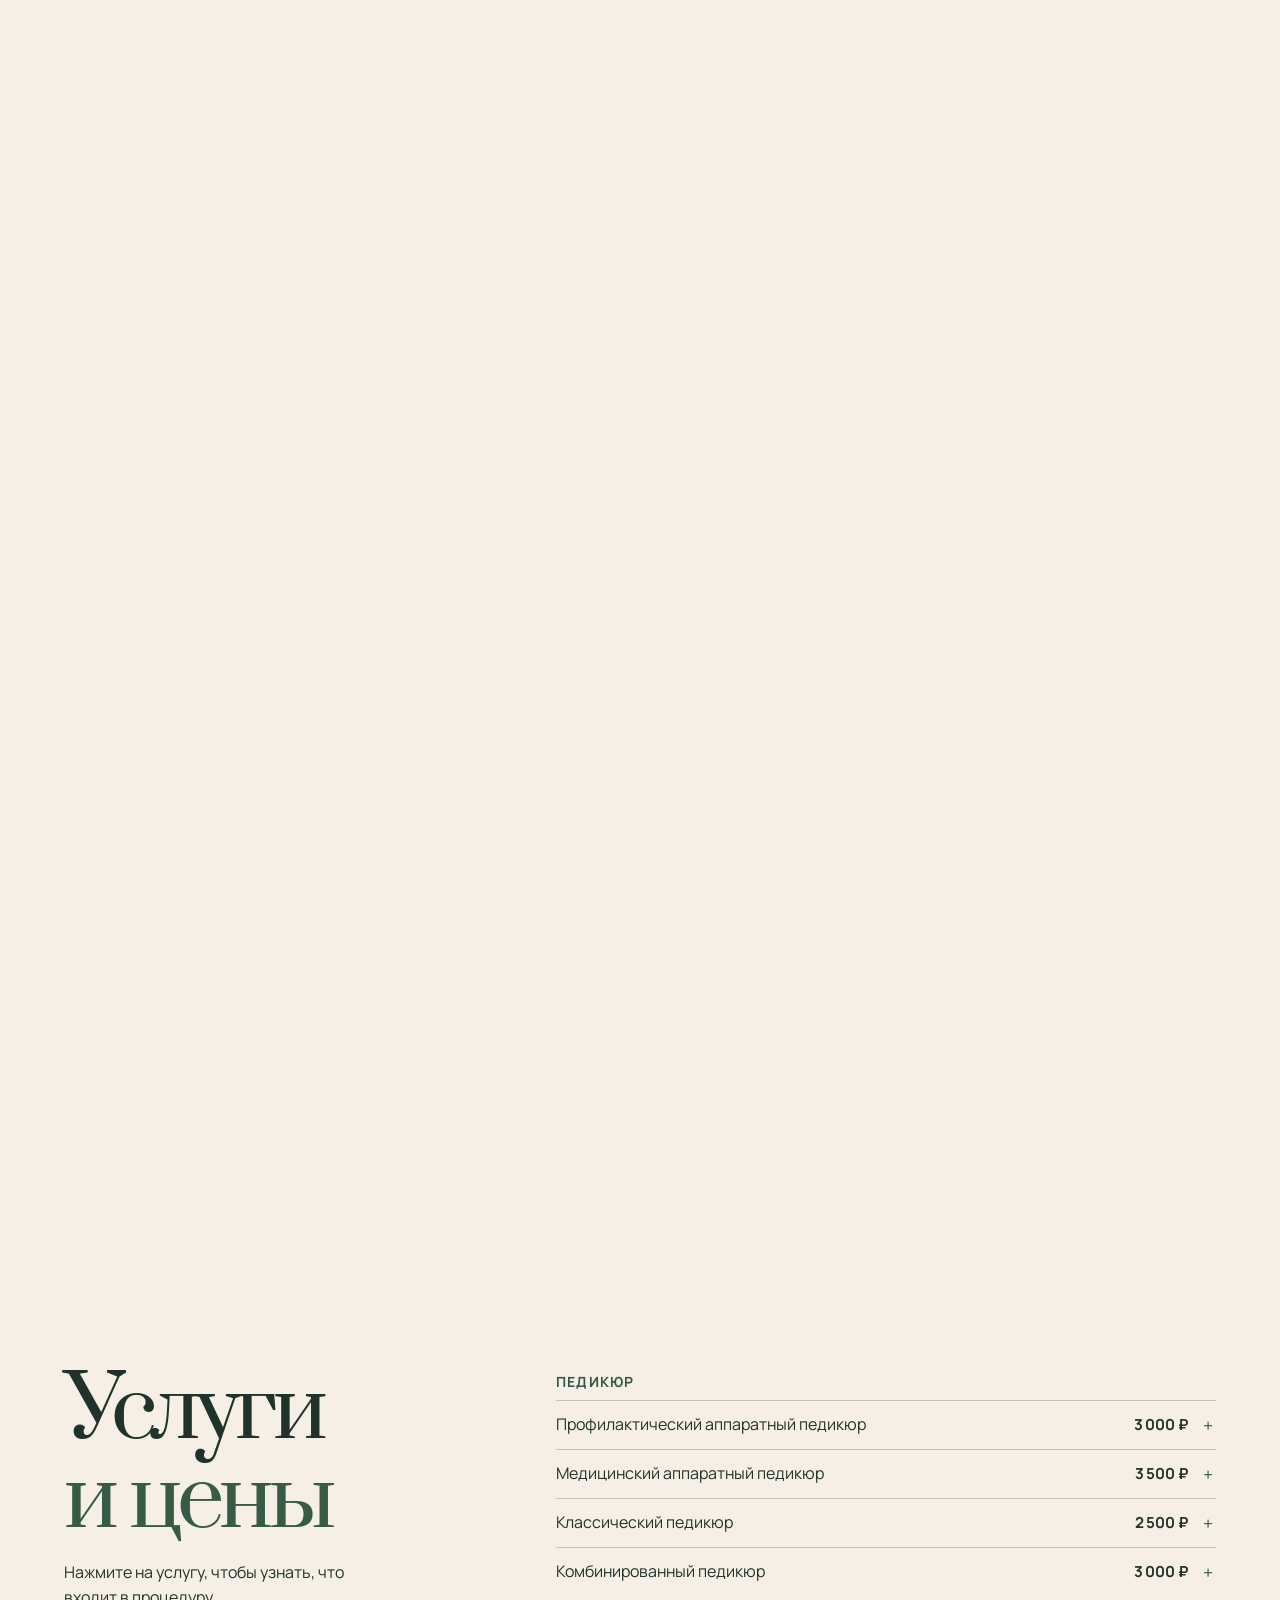
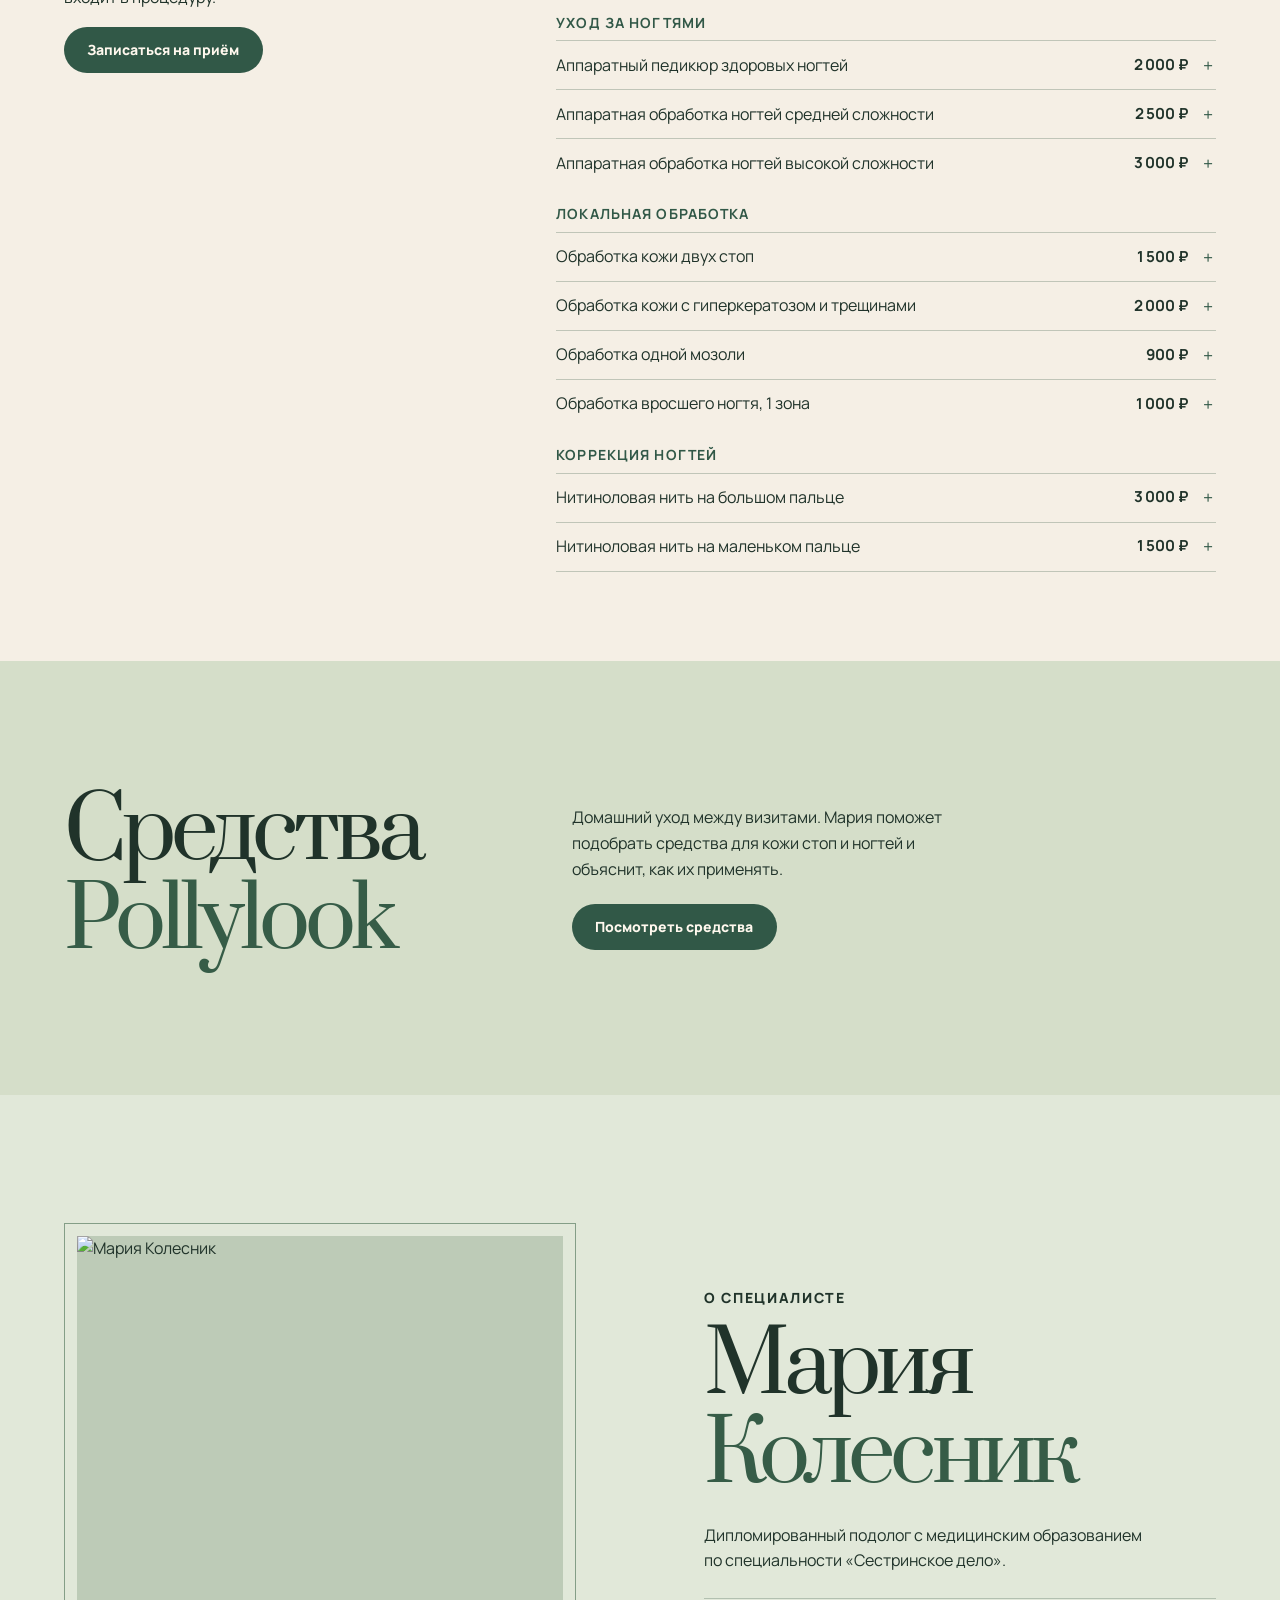
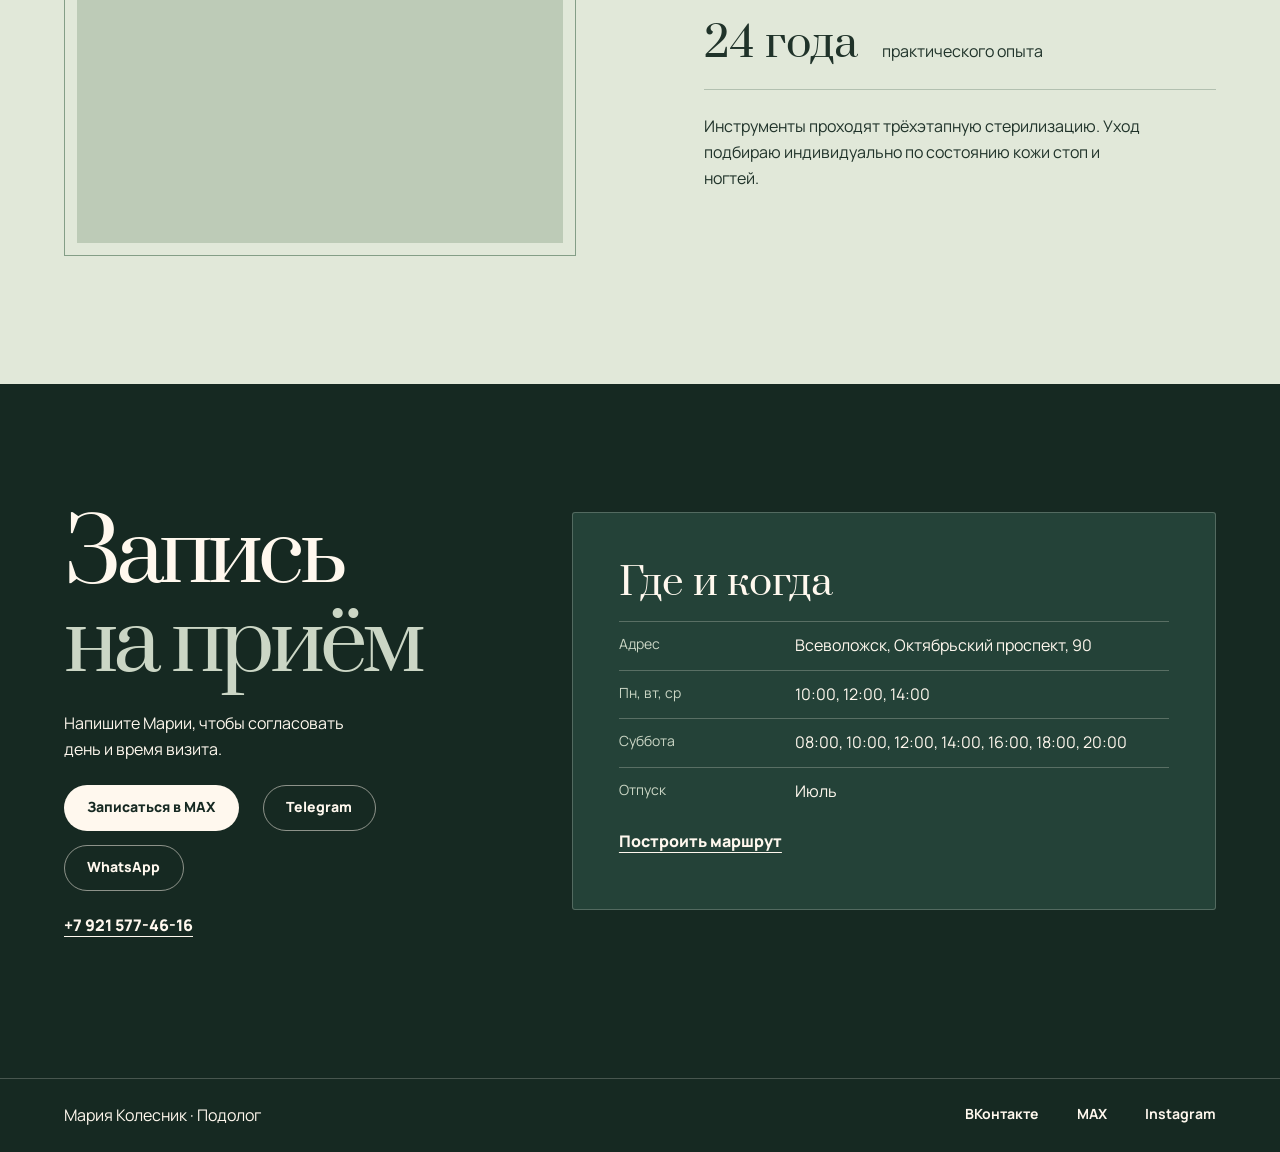
==== commit 1c7bd9ce: "Scrub the approved podology video with page scroll" ====
--- a/index.html
+++ b/index.html
@@ -12,9 +12,8 @@
   <link rel="preconnect" href="https://fonts.googleapis.com">
   <link rel="preconnect" href="https://fonts.gstatic.com" crossorigin>
   <link href="https://fonts.googleapis.com/css2?family=Manrope:wght@400;500;600;700;800&family=Prata&display=swap" rel="stylesheet">
-  <link rel="stylesheet" href="podology.css?v=9">
-  <script src="podology-film.js?v=2" defer></script>
-  <script src="podology.js?v=6" defer></script>
+  <link rel="stylesheet" href="podology.css?v=10">
+  <script src="podology.js?v=7" defer></script>
 </head>
 <body>
   <a class="skip-link" href="#content">Перейти к содержанию</a>
@@ -44,13 +43,13 @@
       <span class="story-anchor" id="visit" aria-hidden="true"></span>
       <div class="visit-frame">
         <div class="visit-film" aria-hidden="true">
-          <canvas></canvas>
+          <video muted playsinline preload="none" width="960" height="540"
+            poster="images/visit/film-overview.jpg" data-src="images/visit/podology-visit.mp4"></video>
         </div>
         <article class="scene hero" id="exam">
-          <picture class="scene-image" aria-hidden="true">
-            <source type="image/avif" srcset="images/visit/01-before.avif">
-            <img src="images/visit/01-before.jpg" width="508" height="1024" alt="" fetchpriority="high" decoding="async">
-          </picture>
+          <div class="scene-image" aria-hidden="true">
+            <img src="images/visit/film-overview.jpg" width="960" height="540" alt="" fetchpriority="high" decoding="async">
+          </div>
           <div class="shell scene-inner">
             <div class="scene-copy">
               <p class="eyebrow">Подолог во Всеволожске</p>
@@ -64,10 +63,9 @@
           </div>
         </article>
         <article class="scene scene-treatment" id="treatment">
-          <picture class="scene-image" aria-hidden="true">
-            <source type="image/avif" srcset="images/visit/02-treatment.avif">
-            <img src="images/visit/02-treatment.jpg" width="508" height="1024" alt="" fetchpriority="low" decoding="async">
-          </picture>
+          <div class="scene-image" aria-hidden="true">
+            <img src="images/visit/film-treatment.jpg" width="960" height="540" alt="" loading="lazy" decoding="async">
+          </div>
           <div class="shell scene-inner">
             <div class="scene-copy">
               <p class="eyebrow">Как проходит приём</p>
@@ -78,10 +76,9 @@
           </div>
         </article>
         <article class="scene scene-care" id="care">
-          <picture class="scene-image" aria-hidden="true">
-            <source type="image/avif" srcset="images/visit/03-care.avif">
-            <img src="images/visit/03-care.jpg" width="508" height="1024" alt="" fetchpriority="low" decoding="async">
-          </picture>
+          <div class="scene-image" aria-hidden="true">
+            <img src="images/visit/film-care.jpg" width="960" height="540" alt="" loading="lazy" decoding="async">
+          </div>
           <div class="shell scene-inner">
             <div class="scene-copy">
               <p class="eyebrow">После процедуры</p>
@@ -91,7 +88,6 @@
             </div>
           </div>
         </article>
-        <div class="story-light" aria-hidden="true"></div>
         <nav class="scene-nav" aria-label="Этапы приёма">
           <a href="#exam">До приёма</a>
           <a href="#treatment">Процедура</a>
--- a/podology.css
+++ b/podology.css
@@ -97,7 +97,7 @@
 .text-link { font-weight: 800; text-underline-offset: .32em; }
 .text-link:hover { text-decoration-thickness: 2px; }
 .scene-copy > .text-link { display: inline-flex; align-items: center; min-height: 44px; margin-top: 10px; }
-.scene-nav, .story-light, .visit-film { display: none; }
+.scene-nav, .visit-film { display: none; }
 .home-care { background: #d5dec9; }
 .home-care .split { align-items: center; }
 .home-care .section-intro > p { margin-top: 0; max-width: 40ch; }
@@ -186,14 +186,17 @@
   .split { grid-template-columns: 1fr; }
   .about figure { max-width: 450px; }
 }
-/* Each scroll position sets a cut between two complete frames. */
+/* The video stays in one position while scrolling sets the playback time. */
 @media (prefers-reduced-motion: no-preference) {
   html { scroll-behavior: smooth; }
-  .visit.is-sticky { height: calc((100svh - var(--header)) * 3.4); }
+  .visit.is-sticky {
+    --stage-height: calc(100svh - var(--header));
+    height: calc(var(--stage-height) * 3.4);
+  }
   .is-sticky .visit-frame {
     position: sticky;
     top: var(--header);
-    height: calc(100svh - var(--header));
+    height: var(--stage-height);
     isolation: isolate;
     overflow: hidden;
     background: var(--paper);
@@ -203,50 +206,13 @@
     inset: 0;
     min-height: 0;
     visibility: hidden;
-    clip-path: polygon(
-      0 calc(var(--cut, 0%) + var(--angle, 0%)),
-      100% calc(var(--cut, 0%) - var(--angle, 0%)),
-      100% 100%,
-      0 100%
-    );
-  }
+    background: transparent;
+    color: var(--ink);
+  }
+  .is-sticky .scene-image { z-index: -1; }
   .is-sticky .scene.is-in-frame { visibility: visible; }
-  .is-sticky .scene-image img {
-    transform: translate3d(0, var(--photo-y, 0%), 0) scale(var(--photo-scale, 1.05));
-    transform-origin: 55% 61%;
-  }
-  .is-sticky .scene-copy { transform: translateY(var(--copy-y, 0px)); }
-  .is-sticky .scene-copy > :not(h1, h2) {
-    opacity: var(--detail-alpha, 1);
-    transform: translateY(var(--detail-y, 0px));
-  }
-  .is-sticky .title-line {
-    display: block;
-    overflow: clip;
-    margin: -.065em -.09em;
-    padding: .065em .09em;
-  }
-  .is-sticky .title-line > span {
-    display: block;
-    opacity: var(--title-alpha, 1);
-    transform: translate3d(0, var(--title-y, 0%), 0);
-  }
-  .is-sticky .title-line:nth-child(2) > span {
-    transform: translate3d(0, var(--title-second-y, 0%), 0);
-  }
-  .is-sticky .story-light {
-    display: block;
-    position: absolute;
-    z-index: 3;
-    top: var(--light-y, 100%);
-    inset-inline: 31% 0;
-    height: 9%;
-    opacity: var(--light-opacity, 0);
-    pointer-events: none;
-    transform: translateY(-50%) rotate(-3deg);
-    background: linear-gradient(transparent, #ffefce99 49%, transparent 82%);
-    mix-blend-mode: screen;
-  }
+  .is-sticky .scene-copy { position: relative; }
+  .is-sticky .title-line { display: block; }
   .is-sticky .scene-nav {
     position: absolute;
     z-index: 4;
@@ -288,56 +254,63 @@
     pointer-events: none;
   }
 }
-@media (max-width: 800px) and (prefers-reduced-motion: no-preference) {
-  .visit.is-sticky { height: calc((100svh - var(--header)) * 2.95); }
-  .is-sticky .scene { display: grid; align-items: end; }
-  .is-sticky .scene-image { position: absolute; inset: 0 0 auto; height: 67%; aspect-ratio: auto; }
-  .is-sticky .scene-image img { object-position: 50% 56%; }
-  .is-sticky .scene-image::before { z-index: 1; height: 39%; }
-  .is-sticky .scene-inner { margin-top: 0; padding-block: 0 80px; }
-  .is-sticky :is(h1, h2) { font-size: clamp(2.22rem, 9vw, 4.2rem); margin-block: .16em .23em; }
+/* Contain the approved framing at every width, including the incoming hands. */
+.is-sticky :is(.visit-film, .scene-image) {
+  position: absolute;
+  inset: 50% 0 auto auto;
+  width: min(71%, calc(var(--stage-height) * 1.78));
+  height: auto;
+  aspect-ratio: 16 / 9;
+  transform: translateY(-50%);
+  pointer-events: none;
+}
+.is-sticky :is(.visit-film, .scene-image)::after {
+  content: "";
+  display: block;
+  position: absolute;
+  inset: 0;
+  background: linear-gradient(90deg, var(--paper), transparent 24%),
+    linear-gradient(180deg, var(--paper), transparent 11%, transparent 88%, var(--paper));
+}
+.is-sticky :is(.visit-film video, .scene-image img) {
+  width: 100%;
+  height: 100%;
+  object-fit: contain;
+  display: block;
+}
+.is-sticky .visit-film { display: block; opacity: 0; }
+.visit.has-film .visit-film { opacity: 1; }
+.visit.has-film .scene-image { display: none; }
+@media (max-width: 800px) {
+  .scene-image { aspect-ratio: 16 / 9; }
+  .scene-image img { object-fit: contain; }
+  .visit.is-sticky {
+    --stage-height: min(calc(100svh - var(--header)), calc(56.25vw + 350px));
+    --shot-top: clamp(12px, 3.6svh, 34px);
+    height: calc(var(--stage-height) * 2.95);
+  }
+  .is-sticky .scene { display: grid; align-items: start; }
+  .is-sticky :is(.visit-film, .scene-image) {
+    inset: var(--shot-top) 0 auto;
+    width: 100%;
+    transform: none;
+  }
+  .is-sticky :is(.visit-film, .scene-image)::after {
+    background: linear-gradient(180deg, var(--paper), transparent 9%, transparent 86%, var(--paper));
+  }
+  .is-sticky .scene-image::before { display: none; }
+  .is-sticky .scene-inner { margin-top: 0; padding-block: calc(var(--shot-top) + 56.25vw + 15px) 70px; }
+  .is-sticky :is(h1, h2) { font-size: clamp(2.1rem, 8.4vw, 3.9rem); margin-block: .16em .23em; }
+  .is-sticky .title-line { display: inline; }
   .is-sticky .eyebrow { font-size: .78rem; }
-  .is-sticky .scene-copy > p:not(.eyebrow) { line-height: 1.45; }
-  .is-sticky .title-line { display: inline-block; vertical-align: top; }
+  .is-sticky .scene-copy > p:not(.eyebrow) { line-height: 1.4; }
   .is-sticky .actions { gap: 8px 16px; margin-top: 12px; }
   .is-sticky .scene-copy > .text-link { margin-top: 3px; }
-  .is-sticky .story-light { inset-inline: 0; }
   .is-sticky .scene-nav { bottom: 14px; }
   .is-sticky .scene-nav a { padding-inline: clamp(9px, 3vw, 14px); font-size: .8125rem; }
 }
-/* The moving image is shared by the three text scenes. */
-.visit.has-film .visit-frame { background: var(--film-bg, var(--paper)); }
-.visit.has-film .scene {
-  z-index: 1;
-  background: transparent;
-  clip-path: none;
-}
-.visit.has-film .scene-image { visibility: hidden; }
-.visit.has-film .story-light { display: none; }
-.visit.has-film .visit-film {
-  display: block;
-  position: absolute;
-  inset: 0 0 0 29%;
-  overflow: hidden;
-  pointer-events: none;
-}
-.visit-film canvas { display: block; width: 100%; height: 100%; }
-.visit-film::after {
-  content: "";
-  position: absolute;
-  inset: 0;
-  background: linear-gradient(90deg, var(--film-bg, var(--paper)) 4%, transparent 43%);
-}
-@media (max-width: 800px) {
-  .visit.has-film .visit-film { inset: 0 0 auto; height: 67%; }
-  .visit-film::after {
-    background: linear-gradient(0deg, var(--film-bg, var(--paper)), transparent 44%);
-  }
-}
 @media (max-width: 800px) and (max-height: 639px) {
-  .is-sticky .scene-inner { padding-bottom: 66px; }
   .is-sticky :is(h1, h2) { font-size: clamp(1.95rem, 8vw, 3rem); }
-  .is-sticky .scene-copy > p:not(.eyebrow) { line-height: 1.35; }
   .is-sticky .scene-nav { bottom: 9px; }
 }
 @media (max-width: 520px) {
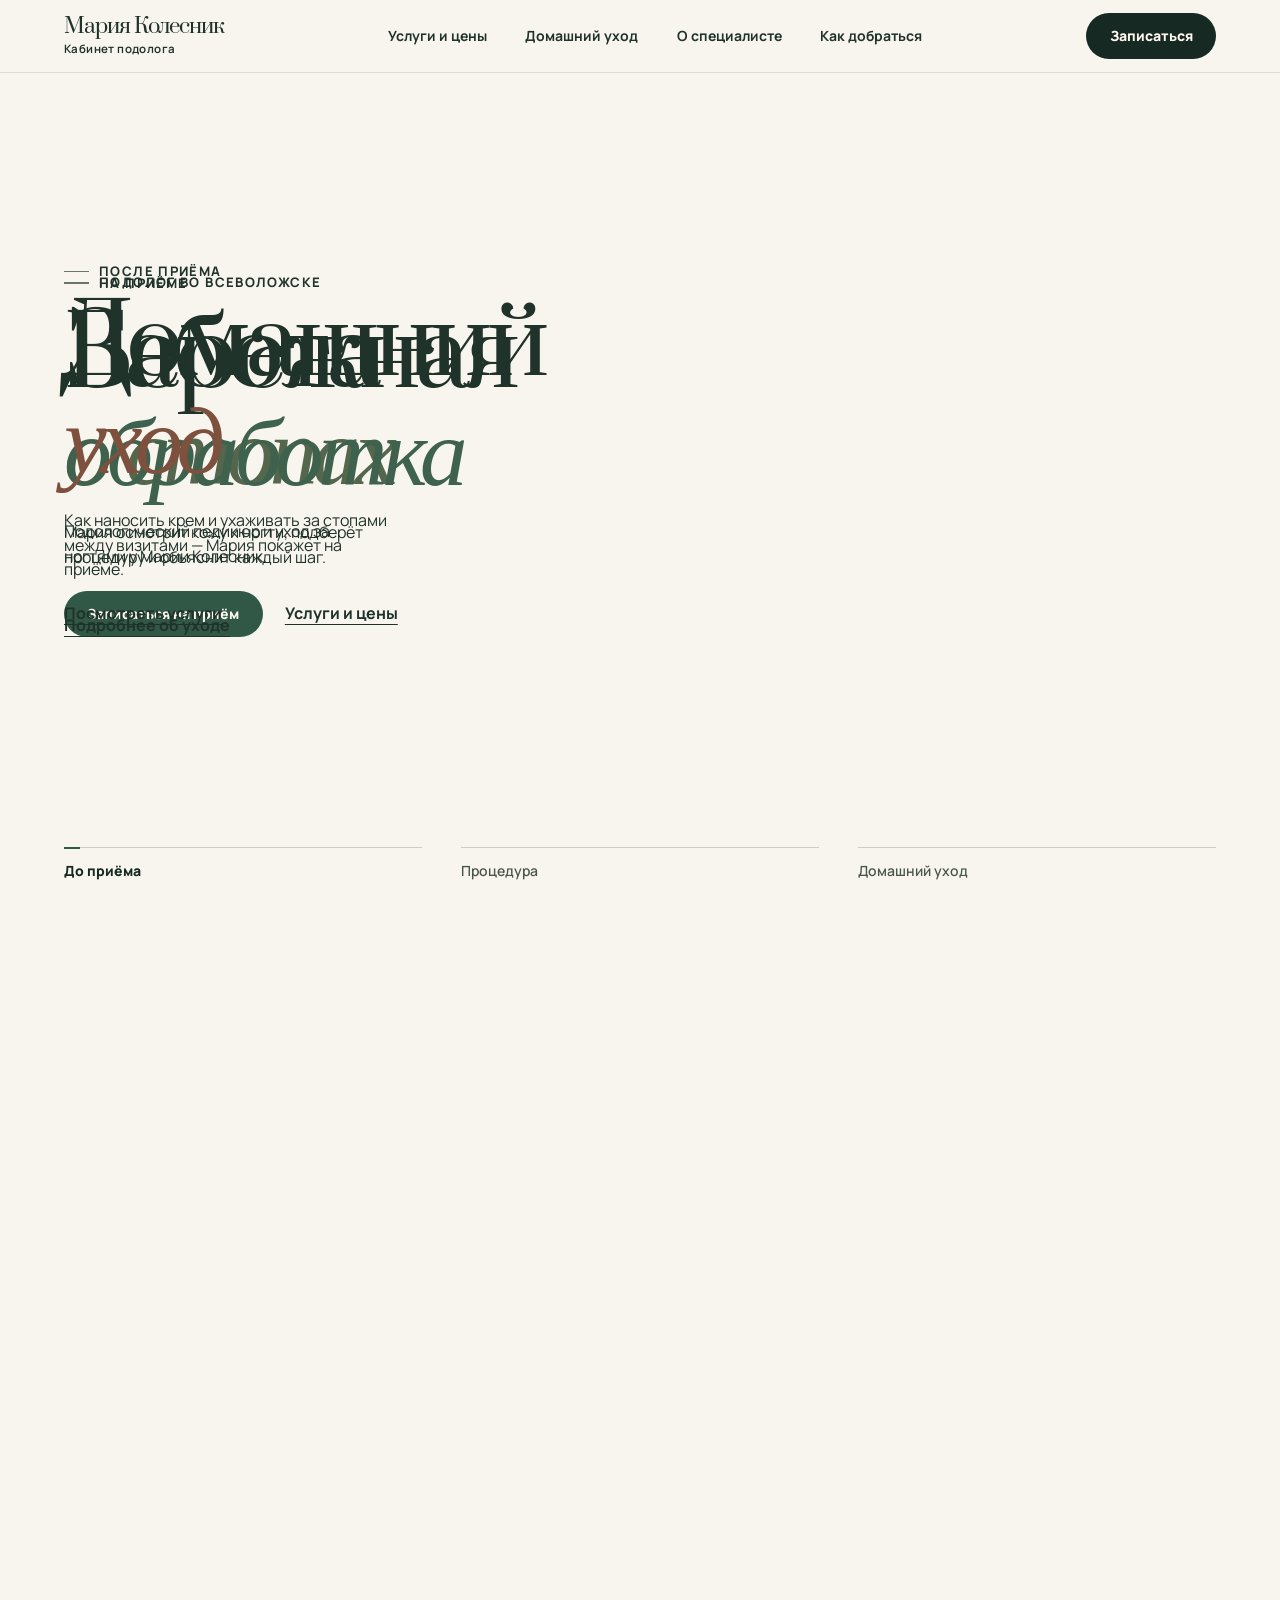
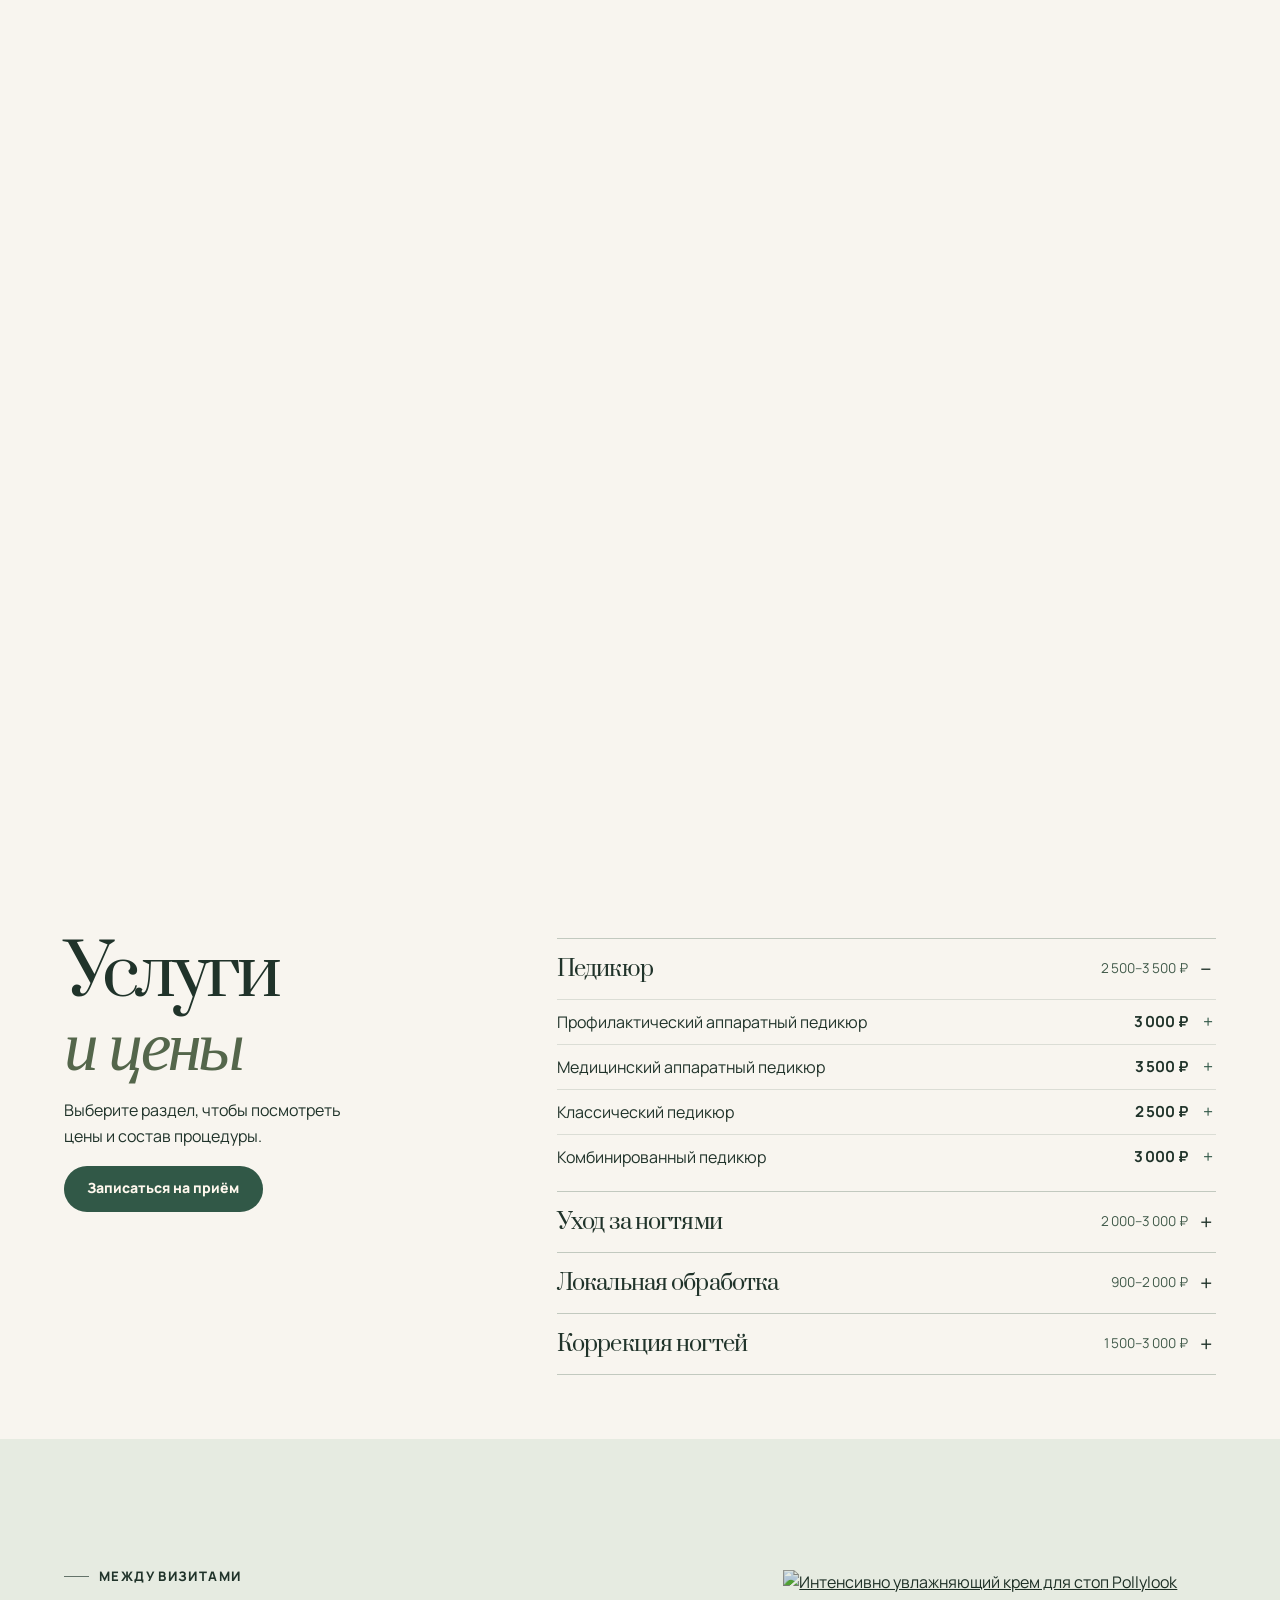
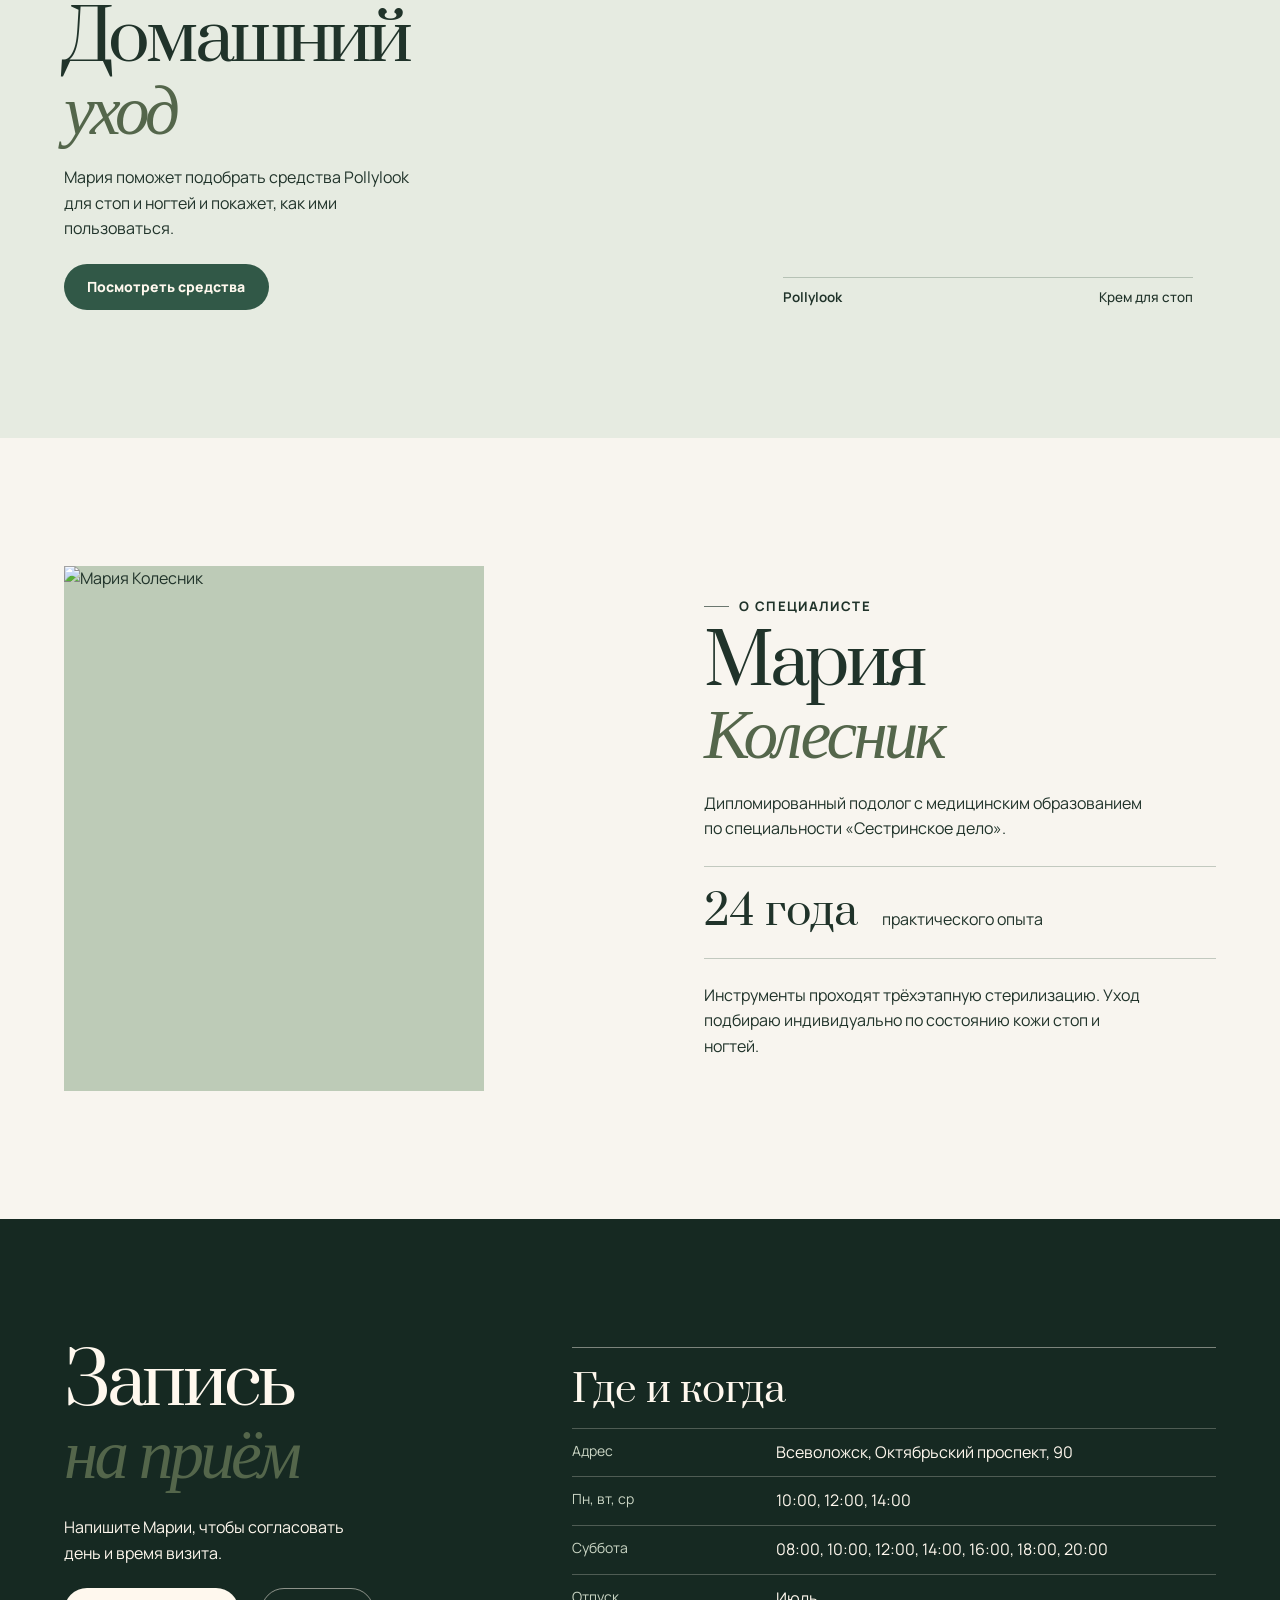
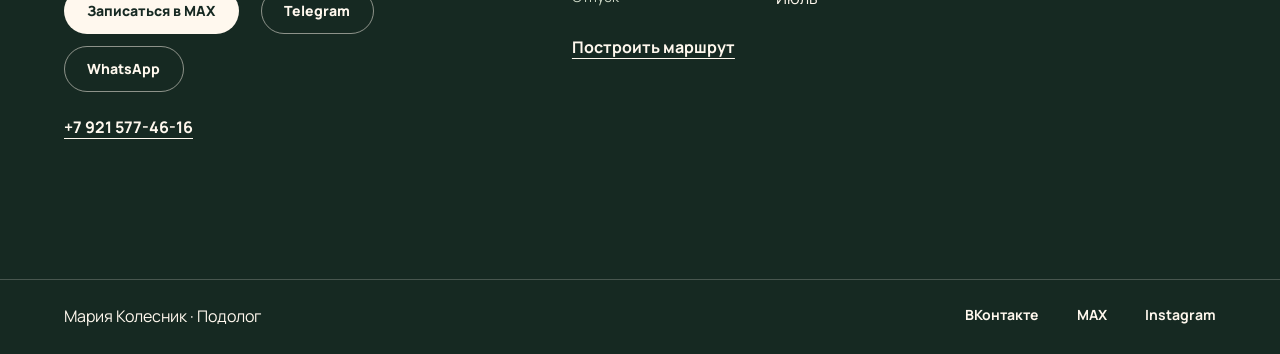
==== commit bdab15ac: "Compose a three-scene podiatry visit for desktop and mobile" ====
--- a/index.html
+++ b/index.html
@@ -12,14 +12,14 @@
   <link rel="preconnect" href="https://fonts.googleapis.com">
   <link rel="preconnect" href="https://fonts.gstatic.com" crossorigin>
   <link href="https://fonts.googleapis.com/css2?family=Manrope:wght@400;500;600;700;800&family=Prata&display=swap" rel="stylesheet">
-  <link rel="stylesheet" href="podology.css?v=10">
-  <script src="podology.js?v=7" defer></script>
+  <link rel="stylesheet" href="podology.css?v=studio1">
+  <script src="podology.js?v=studio1" defer></script>
 </head>
 <body>
   <a class="skip-link" href="#content">Перейти к содержанию</a>
   <header class="masthead">
     <div class="shell masthead-inner">
-      <a class="wordmark" href="#top">Мария Колесник<span>Подолог</span></a>
+      <a class="wordmark" href="#top">Мария Колесник<span>Кабинет подолога</span></a>
       <nav class="desktop-nav" aria-label="Основное меню">
         <a href="#services">Услуги и цены</a>
         <a href="#home-care">Домашний уход</a>
@@ -39,99 +39,107 @@
     </div>
   </header>
   <main id="content">
-    <section class="visit" id="top" aria-label="Подолог во Всеволожске и этапы приёма">
+    <section class="visit" id="top" aria-label="Этапы ухода за стопами">
       <span class="story-anchor" id="visit" aria-hidden="true"></span>
       <div class="visit-frame">
-        <div class="visit-film" aria-hidden="true">
-          <video muted playsinline preload="none" width="960" height="540"
-            poster="images/visit/film-overview.jpg" data-src="images/visit/podology-visit.mp4"></video>
+        <div class="visit-film studio-media" aria-hidden="true">
+          <video muted playsinline preload="none" width="1152" height="768"
+            data-wide="images/visit/studio-wide.mp4" data-mobile="images/visit/studio-mobile.mp4"></video>
         </div>
         <article class="scene hero" id="exam">
-          <div class="scene-image" aria-hidden="true">
-            <img src="images/visit/film-overview.jpg" width="960" height="540" alt="" fetchpriority="high" decoding="async">
-          </div>
+          <div class="scene-image studio-media" aria-hidden="true"><picture>
+              <source media="(max-width: 800px)" srcset="images/visit/mobile-opening.jpg">
+              <img src="images/visit/wide-opening.jpg" width="1152" height="768" alt="" fetchpriority="high" decoding="async">
+            </picture></div>
           <div class="shell scene-inner">
             <div class="scene-copy">
               <p class="eyebrow">Подолог во Всеволожске</p>
-              <h1 id="hero-title"><span class="title-line"><span>Забота</span></span> <span class="title-line"><span><em>о стопах</em></span></span></h1>
-              <p>Подологический педикюр и уход за ногтями у Марии Колесник.</p>
-              <div class="actions">
-                <a class="pill pill-dark" href="#booking">Записаться на приём</a>
-                <a class="text-link" href="#services">Услуги и цены</a>
-              </div>
+              <h1><span>Забота</span> <em>о стопах</em></h1>
+              <p class="scene-description">Подологический педикюр и уход за ногтями у Марии Колесник.</p>
+              <div class="actions"><a class="pill pill-dark" href="#booking">Записаться на приём</a><a class="text-link" href="#services">Услуги и цены</a></div>
             </div>
           </div>
         </article>
         <article class="scene scene-treatment" id="treatment">
-          <div class="scene-image" aria-hidden="true">
-            <img src="images/visit/film-treatment.jpg" width="960" height="540" alt="" loading="lazy" decoding="async">
-          </div>
+          <div class="scene-image studio-media" aria-hidden="true"><picture>
+              <source media="(max-width: 800px)" srcset="images/visit/mobile-procedure.jpg">
+              <img src="images/visit/wide-procedure.jpg" width="1152" height="768" alt="" loading="lazy" decoding="async">
+            </picture></div>
           <div class="shell scene-inner">
             <div class="scene-copy">
-              <p class="eyebrow">Как проходит приём</p>
-              <h2><span class="title-line"><span>Осмотр и</span></span> <span class="title-line"><span>процедура</span></span></h2>
-              <p>Мария осмотрит стопы и ногти, уточнит, что беспокоит, и подберёт подходящую процедуру.</p>
-              <a class="text-link" href="#services">Посмотреть услуги</a>
+              <p class="eyebrow">На приёме</p>
+              <h2><span>Бережная</span> <em>обработка</em></h2>
+              <p class="scene-description">Мария осмотрит кожу и ногти, подберёт процедуру и объяснит каждый шаг.</p>
+              <div class="actions"><a class="text-link" href="#services">Посмотреть услуги</a></div>
             </div>
           </div>
         </article>
         <article class="scene scene-care" id="care">
-          <div class="scene-image" aria-hidden="true">
-            <img src="images/visit/film-care.jpg" width="960" height="540" alt="" loading="lazy" decoding="async">
-          </div>
+          <div class="scene-image studio-media" aria-hidden="true"><picture>
+              <source media="(max-width: 800px)" srcset="images/visit/mobile-finish.jpg">
+              <img src="images/visit/wide-finish.jpg" width="1152" height="768" alt="" loading="lazy" decoding="async">
+            </picture></div>
           <div class="shell scene-inner">
             <div class="scene-copy">
-              <p class="eyebrow">После процедуры</p>
-              <h2><span class="title-line"><span>Домашний</span></span> <span class="title-line"><span>уход</span></span></h2>
-              <p>Мария объяснит, как ухаживать за стопами дома, и при необходимости подберёт средства.</p>
-              <a class="text-link" href="#home-care">Подробнее об уходе</a>
+              <p class="eyebrow">После приёма</p>
+              <h2><span>Домашний</span> <em>уход</em></h2>
+              <p class="scene-description">Как наносить крем и ухаживать за стопами между визитами — Мария покажет на приёме.</p>
+              <div class="actions"><a class="text-link" href="#home-care">Подробнее об уходе</a></div>
             </div>
           </div>
         </article>
-        <nav class="scene-nav" aria-label="Этапы приёма">
+        <nav class="scene-nav shell" aria-label="Этапы приёма">
           <a href="#exam">До приёма</a>
           <a href="#treatment">Процедура</a>
           <a href="#care">Домашний уход</a>
         </nav>
       </div>
     </section>
-
     <section class="services band" id="services">
       <div class="shell split">
         <div class="section-intro">
           <h2>Услуги<br> <em>и цены</em></h2>
-          <p>Нажмите на услугу, чтобы узнать, что входит в процедуру.</p>
+          <p>Выберите раздел, чтобы посмотреть цены и состав процедуры.</p>
           <a class="pill pill-dark" href="#booking">Записаться на приём</a>
         </div>
         <div class="price-list">
-          <h3>Педикюр</h3>
+          <details class="price-group" open><summary><span>Педикюр</span><small>2 500–3 500 ₽</small></summary>
           <details class="service"><summary><span>Профилактический аппаратный педикюр</span><strong>3 000 ₽</strong></summary><p>Аппаратная обработка десяти ногтевых пластин и кожи стоп.</p></details>
           <details class="service"><summary><span>Медицинский аппаратный педикюр</span><strong>3 500 ₽</strong></summary><p>Обработка ногтей и кожи стоп. Объём работы обсуждается на приёме.</p></details>
           <details class="service"><summary><span>Классический педикюр</span><strong>2 500 ₽</strong></summary><p>Обработка стоп и десяти ногтевых пластин.</p></details>
           <details class="service"><summary><span>Комбинированный педикюр</span><strong>3 000 ₽</strong></summary><p>Сочетание аппаратной и классической техники.</p></details>
-          <h3>Уход за ногтями</h3>
+          </details>
+          <details class="price-group"><summary><span>Уход за ногтями</span><small>2 000–3 000 ₽</small></summary>
           <details class="service"><summary><span>Аппаратный педикюр здоровых ногтей</span><strong>2 000 ₽</strong></summary><p>Обработка десяти ногтевых пластин без обработки стоп.</p></details>
           <details class="service"><summary><span>Аппаратная обработка ногтей средней сложности</span><strong>2 500 ₽</strong></summary><p>Обработка десяти ногтевых пластин без обработки стоп.</p></details>
           <details class="service"><summary><span>Аппаратная обработка ногтей высокой сложности</span><strong>3 000 ₽</strong></summary><p>Обработка десяти ногтевых пластин без обработки стоп.</p></details>
-          <h3>Локальная обработка</h3>
+          </details>
+          <details class="price-group"><summary><span>Локальная обработка</span><small>900–2 000 ₽</small></summary>
           <details class="service"><summary><span>Обработка кожи двух стоп</span><strong>1 500 ₽</strong></summary><p>Обработка кожи обеих стоп без патологических изменений.</p></details>
           <details class="service"><summary><span>Обработка кожи с гиперкератозом и трещинами</span><strong>2 000 ₽</strong></summary><p>Обработка кожи стоп без обработки ногтей.</p></details>
           <details class="service"><summary><span>Обработка одной мозоли</span><strong>900 ₽</strong></summary><p>Стержневые, плоские и межпальцевые мозоли.</p></details>
           <details class="service"><summary><span>Обработка вросшего ногтя, 1 зона</span><strong>1 000 ₽</strong></summary><p>Обработка одного края ногтевой пластины.</p></details>
-          <h3>Коррекция ногтей</h3>
+          </details>
+          <details class="price-group"><summary><span>Коррекция ногтей</span><small>1 500–3 000 ₽</small></summary>
           <details class="service"><summary><span>Нитиноловая нить на большом пальце</span><strong>3 000 ₽</strong></summary><p>Коррекция ногтевой пластины с помощью нитиноловой нити.</p></details>
           <details class="service"><summary><span>Нитиноловая нить на маленьком пальце</span><strong>1 500 ₽</strong></summary><p>Коррекция ногтевой пластины с помощью нитиноловой нити.</p></details>
+          </details>
         </div>
       </div>
     </section>
 
     <section class="home-care band" id="home-care">
-      <div class="shell split">
-        <h2>Средства<br><em>Pollylook</em></h2>
+      <div class="shell care-layout">
         <div class="section-intro">
-          <p>Домашний уход между визитами. Мария поможет подобрать средства для кожи стоп и ногтей и объяснит, как их применять.</p>
+          <p class="eyebrow">Между визитами</p>
+          <h2>Домашний<br> <em>уход</em></h2>
+          <p>Мария поможет подобрать средства Pollylook для стоп и ногтей и покажет, как ими пользоваться.</p>
           <a class="pill pill-dark" href="polylook.html">Посмотреть средства</a>
         </div>
+        <figure class="product-figure">
+          <a href="polylook.html" aria-label="Посмотреть средства Pollylook"><img src="https://static.tildacdn.com/stor3164-3632-4437-b537-313936663434/95161579.jpg" width="600" height="600" alt="Интенсивно увлажняющий крем для стоп Pollylook" loading="lazy" decoding="async"></a>
+          <figcaption>Pollylook <span>Крем для стоп</span></figcaption>
+        </figure>
       </div>
     </section>
 
--- a/podology.css
+++ b/podology.css
@@ -4,11 +4,11 @@
   --dark: #162922;
   --pine: #315847;
   --accent: #365c47;
-  --paper: #f5efe5;
+  --paper: #f8f5ef;
   --blush: #e1e8d9;
   --cream: #fff8ee;
   --line: #56705d55;
-  --header: 76px;
+  --header: 72px;
   --serif: "Prata", Georgia, serif;
   --sans: "Manrope", system-ui, sans-serif;
 }
@@ -42,66 +42,6 @@
 .pill-dark:hover { background: var(--dark); }
 .pill-outline { border-color: #fff8ee82; }
 .pill-outline:hover { background: #fff8ee1a; }
-/* Portrait photographs keep the action readable on wide and narrow screens. */
-.visit { position: relative; }
-.story-anchor { position: absolute; top: 0; }
-.visit-frame { position: relative; }
-.scene {
-  --scene-bg: var(--paper);
-  position: relative;
-  isolation: isolate;
-  overflow: hidden;
-  display: grid;
-  align-items: center;
-  min-height: clamp(500px, calc(100svh - var(--header)), 900px);
-  background: var(--scene-bg);
-  color: var(--ink);
-}
-.scene-treatment {
-  --scene-bg: #162922;
-  color: var(--cream);
-}
-.scene-care {
-  --scene-bg: #d5dec9;
-}
-.scene-image {
-  position: absolute;
-  z-index: -1;
-  inset: 0 0 0 31%;
-  display: block;
-  overflow: hidden;
-}
-.scene-image img {
-  display: block;
-  width: 100%;
-  height: 100%;
-  object-fit: cover;
-  object-position: 50% 54%;
-}
-.scene-image::after {
-  content: "";
-  position: absolute;
-  inset: 0;
-  background: linear-gradient(90deg, var(--scene-bg) 8%, transparent 54%);
-  pointer-events: none;
-}
-.scene-inner { padding-block: 58px 110px; }
-.scene-copy { width: min(56%, 700px); }
-.title-line { display: block; }
-.eyebrow { font-size: .875rem; font-weight: 800; letter-spacing: .12em; text-transform: uppercase; }
-.hero h1, .scene h2, .band h2 { font-family: var(--serif); font-weight: 400; letter-spacing: -.058em; line-height: 1.05; }
-.hero h1, .scene h2 { font-size: clamp(3.5rem, 7.4vw, 8rem); margin: .19em 0 .23em; }
-.hero h1 em, .band h2 em { font-weight: inherit; font-style: normal; color: var(--accent); }
-.scene-copy > p:not(.eyebrow) { max-width: 36ch; font-size: clamp(1rem, 1.5vw, 1.17rem); }
-.actions, .contact-links { display: flex; align-items: center; flex-wrap: wrap; gap: 14px 24px; margin-top: 22px; }
-.text-link { font-weight: 800; text-underline-offset: .32em; }
-.text-link:hover { text-decoration-thickness: 2px; }
-.scene-copy > .text-link { display: inline-flex; align-items: center; min-height: 44px; margin-top: 10px; }
-.scene-nav, .visit-film { display: none; }
-.home-care { background: #d5dec9; }
-.home-care .split { align-items: center; }
-.home-care .section-intro > p { margin-top: 0; max-width: 40ch; }
-
 .band { padding-block: clamp(64px, 10vw, 148px); }
 .split { display: grid; grid-template-columns: minmax(0, .85fr) minmax(0, 1.35fr); gap: clamp(28px, 8vw, 120px); align-items: start; }
 .band h2 { font-size: clamp(3.2rem, 6.6vw, 7rem); }
@@ -164,162 +104,142 @@
     border-bottom: 1px solid #fff8ee50;
   }
   .mobile-menu nav a { display: flex; align-items: center; min-height: 44px; border-top: 1px solid #fff8ee28; }
-  .scene { min-height: 0; display: flex; flex-direction: column; align-items: stretch; }
-  .scene-image { position: relative; inset: auto; aspect-ratio: 1 / 1; height: auto; }
-  .scene-image img { object-position: 50% 57%; }
-  .scene-image::after { display: none; }
-  .scene-image::before {
-    content: "";
-    position: absolute;
-    inset: auto 0 0;
-    height: 34%;
-    background: linear-gradient(0deg, var(--scene-bg) 6%, transparent);
-    pointer-events: none;
-  }
-  .scene-inner { margin-top: -18px; padding-block: 0 38px; }
-  .scene-copy { width: 100%; }
-  .hero h1, .scene h2 { font-size: clamp(2.85rem, 10vw, 5.5rem); }
-  .title-line { display: inline; }
-  .services .split { gap: 21px; }
-  .services h2 { font-size: clamp(2.45rem, 8.4vw, 3.8rem); }
-  .services h2 br { display: none; }
-  .split { grid-template-columns: 1fr; }
-  .about figure { max-width: 450px; }
-}
-/* The video stays in one position while scrolling sets the playback time. */
-@media (prefers-reduced-motion: no-preference) {
-  html { scroll-behavior: smooth; }
-  .visit.is-sticky {
-    --stage-height: calc(100svh - var(--header));
-    height: calc(var(--stage-height) * 3.4);
-  }
-  .is-sticky .visit-frame {
-    position: sticky;
-    top: var(--header);
-    height: var(--stage-height);
-    isolation: isolate;
-    overflow: hidden;
-    background: var(--paper);
-  }
-  .is-sticky .scene {
-    position: absolute;
-    inset: 0;
-    min-height: 0;
-    visibility: hidden;
-    background: transparent;
-    color: var(--ink);
-  }
-  .is-sticky .scene-image { z-index: -1; }
-  .is-sticky .scene.is-in-frame { visibility: visible; }
-  .is-sticky .scene-copy { position: relative; }
-  .is-sticky .title-line { display: block; }
-  .is-sticky .scene-nav {
-    position: absolute;
-    z-index: 4;
-    left: 50%;
-    bottom: 18px;
-    transform: translateX(-50%);
-    display: flex;
-    width: max-content;
-    max-width: calc(100% - 24px);
-    gap: 2px;
-    padding: 4px;
-    border: 1px solid #fff8ee52;
-    border-radius: 999px;
-    background: #162922ed;
-    color: var(--cream);
-  }
-  .scene-nav a {
-    display: flex;
-    align-items: center;
-    justify-content: center;
-    position: relative;
-    overflow: hidden;
-    min-height: 44px;
-    padding: 0 14px;
-    border-radius: 999px;
-    font-size: .875rem;
-    font-weight: 800;
-    text-decoration: none;
-    white-space: nowrap;
-  }
-  .scene-nav a[aria-current="step"] { color: var(--dark); background: var(--cream); }
-  .is-sticky .scene-nav::after {
-    content: "";
-    position: absolute;
-    inset: auto 13px -7px;
-    height: 2px;
-    border-radius: 2px;
-    background: linear-gradient(90deg, #94a78b var(--story-progress, 0%), #91a28c38 var(--story-progress, 0%));
-    pointer-events: none;
-  }
-}
-/* Contain the approved framing at every width, including the incoming hands. */
-.is-sticky :is(.visit-film, .scene-image) {
-  position: absolute;
-  inset: 50% 0 auto auto;
-  width: min(71%, calc(var(--stage-height) * 1.78));
-  height: auto;
-  aspect-ratio: 16 / 9;
-  transform: translateY(-50%);
-  pointer-events: none;
-}
-.is-sticky :is(.visit-film, .scene-image)::after {
-  content: "";
-  display: block;
-  position: absolute;
-  inset: 0;
-  background: linear-gradient(90deg, var(--paper), transparent 24%),
-    linear-gradient(180deg, var(--paper), transparent 11%, transparent 88%, var(--paper));
-}
-.is-sticky :is(.visit-film video, .scene-image img) {
-  width: 100%;
-  height: 100%;
-  object-fit: contain;
-  display: block;
-}
-.is-sticky .visit-film { display: block; opacity: 0; }
-.visit.has-film .visit-film { opacity: 1; }
-.visit.has-film .scene-image { display: none; }
-@media (max-width: 800px) {
-  .scene-image { aspect-ratio: 16 / 9; }
-  .scene-image img { object-fit: contain; }
-  .visit.is-sticky {
-    --stage-height: min(calc(100svh - var(--header)), calc(56.25vw + 350px));
-    --shot-top: clamp(12px, 3.6svh, 34px);
-    height: calc(var(--stage-height) * 2.95);
-  }
-  .is-sticky .scene { display: grid; align-items: start; }
-  .is-sticky :is(.visit-film, .scene-image) {
-    inset: var(--shot-top) 0 auto;
-    width: 100%;
-    transform: none;
-  }
-  .is-sticky :is(.visit-film, .scene-image)::after {
-    background: linear-gradient(180deg, var(--paper), transparent 9%, transparent 86%, var(--paper));
-  }
-  .is-sticky .scene-image::before { display: none; }
-  .is-sticky .scene-inner { margin-top: 0; padding-block: calc(var(--shot-top) + 56.25vw + 15px) 70px; }
-  .is-sticky :is(h1, h2) { font-size: clamp(2.1rem, 8.4vw, 3.9rem); margin-block: .16em .23em; }
-  .is-sticky .title-line { display: inline; }
-  .is-sticky .eyebrow { font-size: .78rem; }
-  .is-sticky .scene-copy > p:not(.eyebrow) { line-height: 1.4; }
-  .is-sticky .actions { gap: 8px 16px; margin-top: 12px; }
-  .is-sticky .scene-copy > .text-link { margin-top: 3px; }
-  .is-sticky .scene-nav { bottom: 14px; }
-  .is-sticky .scene-nav a { padding-inline: clamp(9px, 3vw, 14px); font-size: .8125rem; }
-}
-@media (max-width: 800px) and (max-height: 639px) {
-  .is-sticky :is(h1, h2) { font-size: clamp(1.95rem, 8vw, 3rem); }
-  .is-sticky .scene-nav { bottom: 9px; }
-}
-@media (max-width: 520px) {
-  .about-grid { grid-template-columns: 1fr; }
-  .hero .pill { padding-inline: 1rem; }
-  .hero .text-link { font-size: .875rem; }
-  .service summary { gap: 8px; }
-  .experience { margin-block: 18px; }
-}
-@media (prefers-reduced-motion: reduce) {
-  *, *::before, *::after { scroll-behavior: auto !important; transition: none !important; }
-}
+}
+
+/* Studio typography and navigation */
+.masthead { background:var(--paper); color:var(--ink); border-color:#34473a26; }
+.masthead .pill-light { background:var(--dark); color:var(--cream); }
+.masthead .pill-light:hover { background:var(--pine); }
+.wordmark { font:400 clamp(1.12rem,1.6vw,1.5rem)/1 var(--serif); letter-spacing:-.05em; }
+.wordmark span { font:650 .72rem/1.15 var(--sans); letter-spacing:.035em; }
+.mobile-menu nav { color:var(--cream); }
+.eyebrow { display:flex; align-items:center; gap:10px; font:750 .82rem/1.4 var(--sans); letter-spacing:.105em; text-transform:uppercase; }
+.eyebrow::before { content:""; width:25px; height:1px; background:currentColor; flex:none; opacity:.65; }
+h1,h2,.price-group>summary>span { font:400 1rem/1.05 var(--serif); letter-spacing:-.055em; }
+h1 em,h2 em,.band h2 em { font-family:Georgia,"Times New Roman",serif; font-style:italic; font-weight:400; color:#54664b; }
+.actions,.contact-links { display:flex; align-items:center; flex-wrap:wrap; gap:12px 22px; margin-top:22px; }
+.text-link { font-weight:720; text-decoration-thickness:1px; text-underline-offset:.32em; }
+.text-link:hover { text-decoration-thickness:2px; }
+.actions .text-link { display:inline-flex; align-items:center; min-height:44px; }
+.hero h1,.scene h2 { font-size:clamp(3.2rem,7.5vw,7.7rem); line-height:.99; margin:.18em 0 .21em; }
+.scene h2 em,.scene h1 em { display:block; }
+.scene-treatment h2 em { color:#3e624e; }
+.scene-care h2 em { color:#7d513d; }
+.band h2,.catalog-intro h1 { font-size:clamp(2.8rem,5.4vw,5.7rem); }
+.visit { position:relative; }
+.story-anchor { position:absolute; top:0; }
+.visit-frame { position:relative; --wash:var(--paper); }
+.scene { position:relative; isolation:isolate; display:grid; align-items:center; min-height:min(80vw,740px); background:var(--paper); overflow:hidden; }
+.studio-media { position:absolute; right:0; top:0; bottom:0; width:64%; pointer-events:none; overflow:hidden; }
+.studio-media :is(img,video,picture) { display:block; width:100%; height:100%; object-fit:cover; object-position:68% 55%; }
+.studio-media::after { content:""; position:absolute; inset:0; background:linear-gradient(90deg,var(--wash) 0%,transparent 18%); }
+.scene-inner { position:relative; pointer-events:none; padding-block:54px; }
+.scene-copy { width:43%; pointer-events:auto; }
+.scene-description { max-width:33ch; font-size:clamp(1rem,1.24vw,1.13rem); line-height:1.55; }
+.scene-nav,.visit-film { display:none; }
+.visit.is-sticky { --stage-height:min(calc(100svh - var(--header)),1000px); height:calc(var(--stage-height) * 2.9); }
+.is-sticky .visit-frame { position:sticky; top:var(--header); height:var(--stage-height); isolation:isolate; overflow:hidden; background:var(--wash); transition:background-color .45s; }
+.visit-frame[data-scene="1"] { --wash:#e7ece1; }
+.visit-frame[data-scene="2"] { --wash:#f4e9dd; }
+.is-sticky .scene { position:absolute; inset:0 0 64px; min-height:0; background:transparent; pointer-events:none; visibility:hidden; }
+.is-sticky .scene.is-in-frame { visibility:visible; }
+.is-sticky .scene .scene-copy { opacity:0; pointer-events:none; }
+.is-sticky .scene.is-in-frame .scene-copy { opacity:1; pointer-events:auto; animation:copy-in .42s cubic-bezier(.2,.75,.3,1) both; }
+@keyframes copy-in { from { opacity:.32; transform:translateY(9px); } to { opacity:1; transform:translateY(0); } }
+.is-sticky .visit-film { display:block; bottom:64px; opacity:0; }
+.has-film .visit-film { opacity:1; }
+.has-film .scene-image { visibility:hidden; }
+.is-sticky .scene-nav { position:absolute; inset:auto 0 0; display:grid; grid-template-columns:repeat(3,1fr); align-items:center; height:64px; gap:clamp(14px,3vw,55px); }
+.scene-nav a { --fill:0%; position:relative; display:flex; align-items:center; justify-content:flex-start; min-height:44px; color:#49554b; font:580 .875rem/1.3 var(--sans); text-decoration:none; padding-top:5px; }
+.scene-nav a::before,.scene-nav a::after { content:""; position:absolute; inset:0 0 auto; height:1px; background:#89938166; }
+.scene-nav a::after { background:var(--pine); height:2px; right:auto; width:var(--fill); }
+.scene-nav a[aria-current] { color:var(--dark); font-weight:800; }
+.scene-nav a[aria-current]::after { min-width:16px; }
+.services { padding-block:clamp(42px,5vw,78px); }
+.services .split { grid-template-columns:minmax(0,.8fr) minmax(0,1.35fr); gap:clamp(30px,8vw,120px); }
+.price-group { border-top:1px solid var(--line); }
+.price-group:last-child { border-bottom:1px solid var(--line); }
+.price-group>summary,.catalog-item summary { display:grid; grid-template-columns:minmax(0,1fr) auto 16px; align-items:center; gap:12px; list-style:none; cursor:pointer; min-height:60px; padding-block:9px; }
+.price-group>summary::-webkit-details-marker,.catalog-item summary::-webkit-details-marker { display:none; }
+.price-group>summary::after,.catalog-item summary::after { content:"+"; font:400 1.35rem/1 var(--sans); }
+.price-group[open]>summary::after,.catalog-item[open] summary::after { content:"−"; }
+.price-group>summary>span { font-size:clamp(1.2rem,1.7vw,1.65rem); line-height:1.3; letter-spacing:-.04em; }
+.price-group small { font-size:.85rem; white-space:nowrap; color:#425b4b; }
+.price-group .service { border-color:#566d5c2d; }
+.price-group .service:last-child { border-bottom:0; margin-bottom:12px; }
+.price-group .service summary { min-height:44px; line-height:1.45; }
+.home-care,.catalog-intro { background:#e6ebe1; }
+.care-layout { display:grid; grid-template-columns:minmax(0,1fr) minmax(0,.75fr); gap:clamp(24px,7vw,115px); align-items:center; }
+.care-layout h2,.catalog-intro h1 { margin-top:.25em; }
+.care-layout .section-intro>p:not(.eyebrow) { max-width:37ch; margin-top:16px; }
+.section-intro .eyebrow { margin-top:0; }
+.product-figure { margin:auto; width:min(100%,410px); }
+.product-figure img { display:block; width:100%; height:auto; aspect-ratio:4/3; object-fit:contain; mix-blend-mode:multiply; }
+.product-figure figcaption { display:flex; justify-content:space-between; gap:12px; border-top:1px solid var(--line); padding-top:10px; font:650 .84rem/1.4 var(--sans); }
+.product-figure figcaption span { font-weight:500; }
+.about { background:#f8f5ef; }
+.about figure { padding:0; border:0; max-width:420px; }
+.location { border:0; background:transparent; border-top:1px solid #fff8ee70; border-radius:0; padding:18px 0 0; }
+.catalog .band { padding-block:clamp(42px,6vw,92px); }
+.catalog-rows,.steps-grid { margin-top:28px; }
+.catalog-item { border-top:1px solid var(--line); }
+.catalog-item:last-child { border-bottom:1px solid var(--line); }
+.catalog-item summary { grid-template-columns:1fr auto; font-size:1.15rem; font-weight:650; }
+.catalog-item p,.catalog-item ul { max-width:65ch; margin:0 0 14px; }
+.catalog-item ul { padding-inline-start:22px; }
+.catalog-band { background:#eaede3; }
+.catalog-band + .catalog-band { background:var(--paper); }
+.steps-grid { display:grid; grid-template-columns:repeat(3,1fr); gap:36px; }
+.step-card { border-top:1px solid var(--line); padding-top:16px; }
+.step-no { font:italic 1.5rem Georgia,serif; color:var(--pine); }
+.step-card h3 { margin:8px 0; }
+.cta-box >p { margin-top:18px; }
+@media(max-width:800px) {
+  .masthead-inner { min-height:var(--header); }
+  .masthead .pill { min-height:42px; padding:7px 15px; }
+  .wordmark { font-size:1.06rem; }
+  .wordmark span { font-size:.7rem; }
+  .scene { min-height:0; grid-template-rows:auto auto; align-content:start; }
+  .scene-inner { grid-row:1; padding:25px 0 16px; }
+  .scene-copy { width:100%; }
+  .scene-description { max-width:39ch; line-height:1.4; }
+  .hero h1,.scene h2 { font-size:clamp(2.6rem,9.5vw,4.65rem); line-height:1.04; margin:.14em 0 .16em; }
+  .scene h1 em,.scene h2 em { display:inline; }
+  .eyebrow { font-size:.77rem; }
+  .actions { margin-top:8px; gap:10px 16px; }
+  .scene .pill { min-height:42px; padding:.52rem 1rem; }
+  .scene .text-link { font-size:.9rem; }
+  .studio-media { position:relative; inset:auto; width:100%; grid-row:2; aspect-ratio:760/660; }
+  .studio-media::after { background:linear-gradient(180deg,var(--wash),transparent 12%); }
+  .visit.is-sticky { --stage-height:calc(100svh - var(--header)); height:calc(var(--stage-height) * 2.95); }
+  .is-sticky .visit-frame { --media-height:min(106vw,calc(var(--stage-height) - 268px)); }
+  .is-sticky .scene { inset:0 0 54px; display:block; }
+  .is-sticky .scene-inner { height:calc(100% - var(--media-height)); display:grid; align-items:center; padding:10px 0 0; }
+  .is-sticky .studio-media { position:absolute; height:var(--media-height); inset:auto 0 0; aspect-ratio:auto; }
+  .is-sticky .visit-film { bottom:54px; }
+  .is-sticky .scene-nav { height:54px; gap:8px; }
+  .scene-nav a { font-size:.8rem; white-space:nowrap; }
+  .split,.services .split,.about-grid,.care-layout { grid-template-columns:1fr; gap:26px; }
+  .services h2 br { display:none; }
+  .price-group>summary { min-height:54px; }
+  .about-grid { grid-template-columns:minmax(0,.75fr) minmax(0,1fr); }
+  .product-figure { max-width:300px; }
+  .steps-grid { grid-template-columns:1fr; gap:20px; }
+}
+@media(max-width:520px) {
+  .about-grid { grid-template-columns:1fr; }
+  .about figure { width:min(77%,320px); }
+  .service summary { gap:8px; font-size:.95rem; }
+  .experience { margin-block:18px; }
+}
+@media(max-width:800px) and (max-height:640px) {
+  .is-sticky .visit-frame { --media-height:min(73vw,calc(var(--stage-height) - 265px)); }
+  .hero h1,.scene h2 { font-size:clamp(2.25rem,8vw,3.4rem); }
+}
+@media(prefers-reduced-motion:reduce) {
+  *,*::before,*::after { animation:none!important; transition:none!important; scroll-behavior:auto!important; }
+}
+
+.is-sticky .visit-frame::after { content:""; position:absolute; z-index:1; pointer-events:none; inset:auto 0 63px; height:clamp(26px,7vh,66px); background:linear-gradient(transparent,var(--paper)); opacity:var(--exit-light,0); }
+.is-sticky .scene-nav { z-index:2; }
+@media(max-width:800px){ .is-sticky .visit-frame::after { bottom:53px; } }
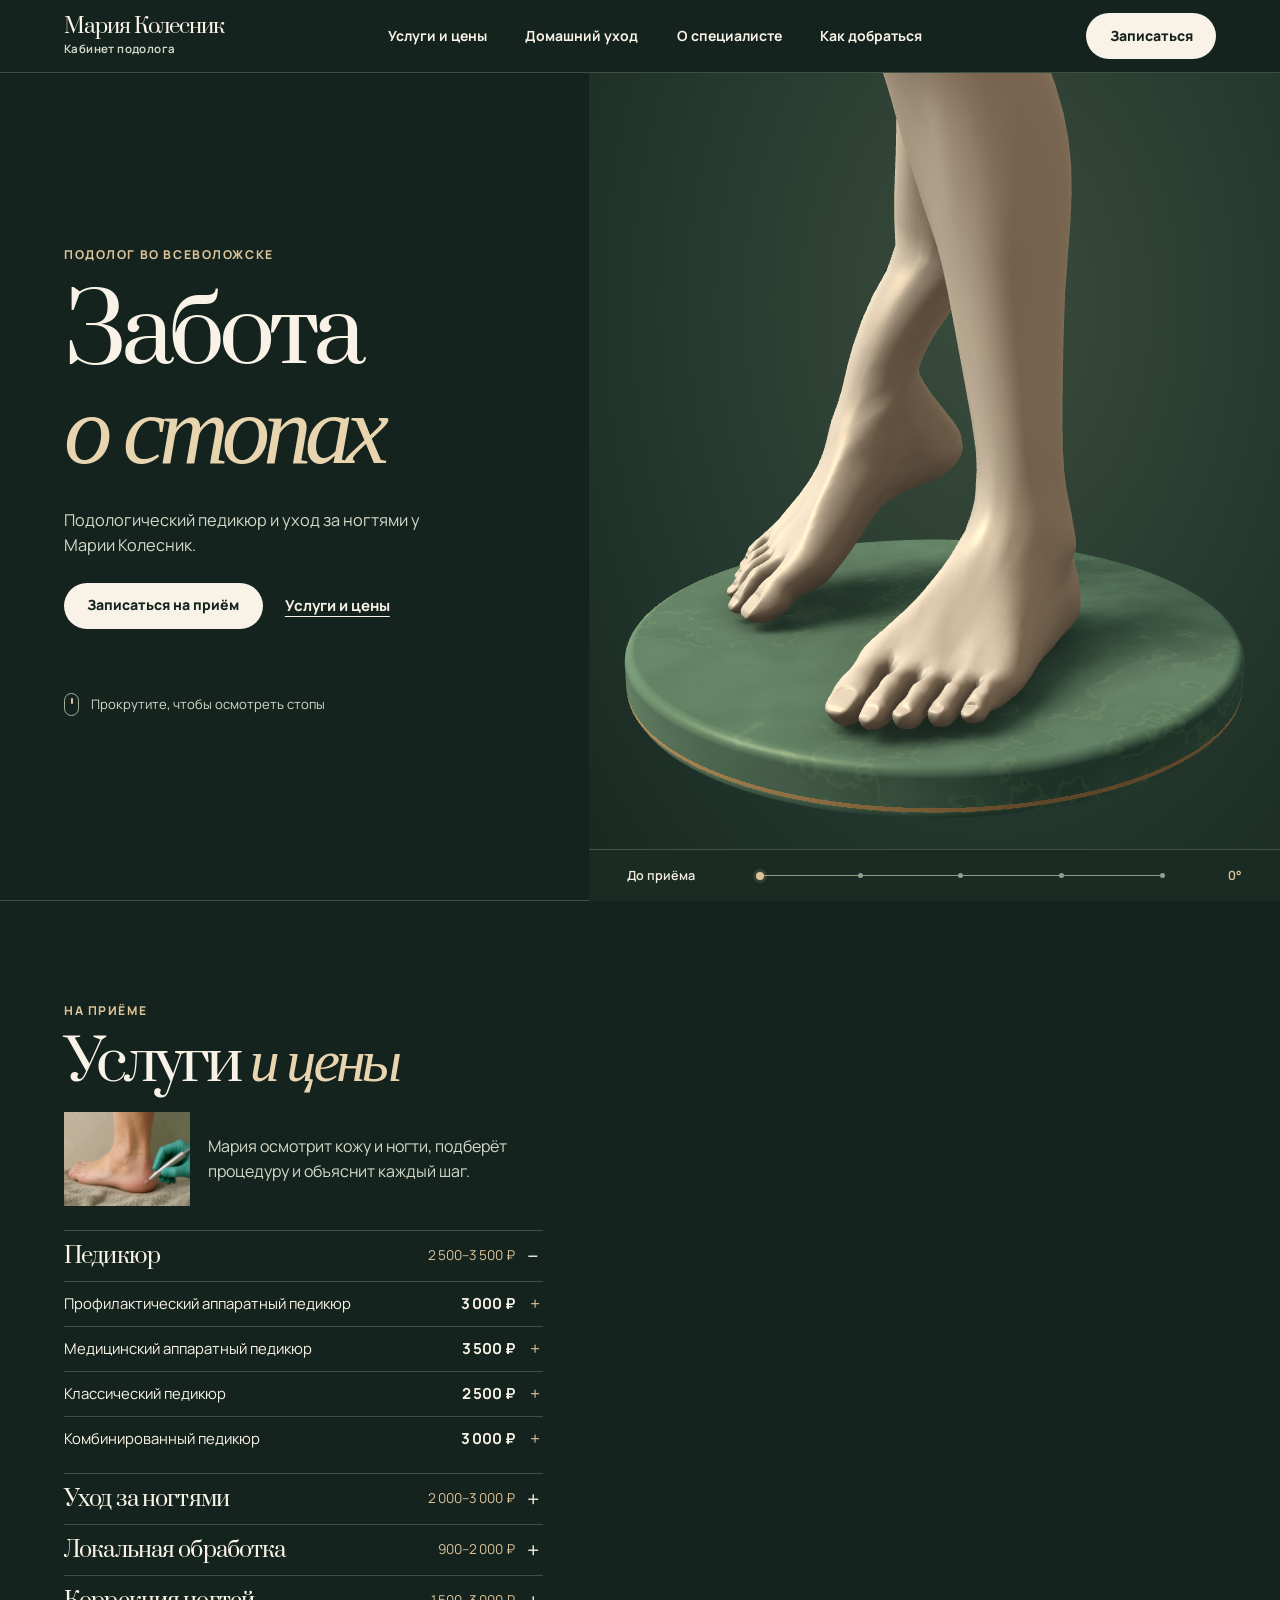
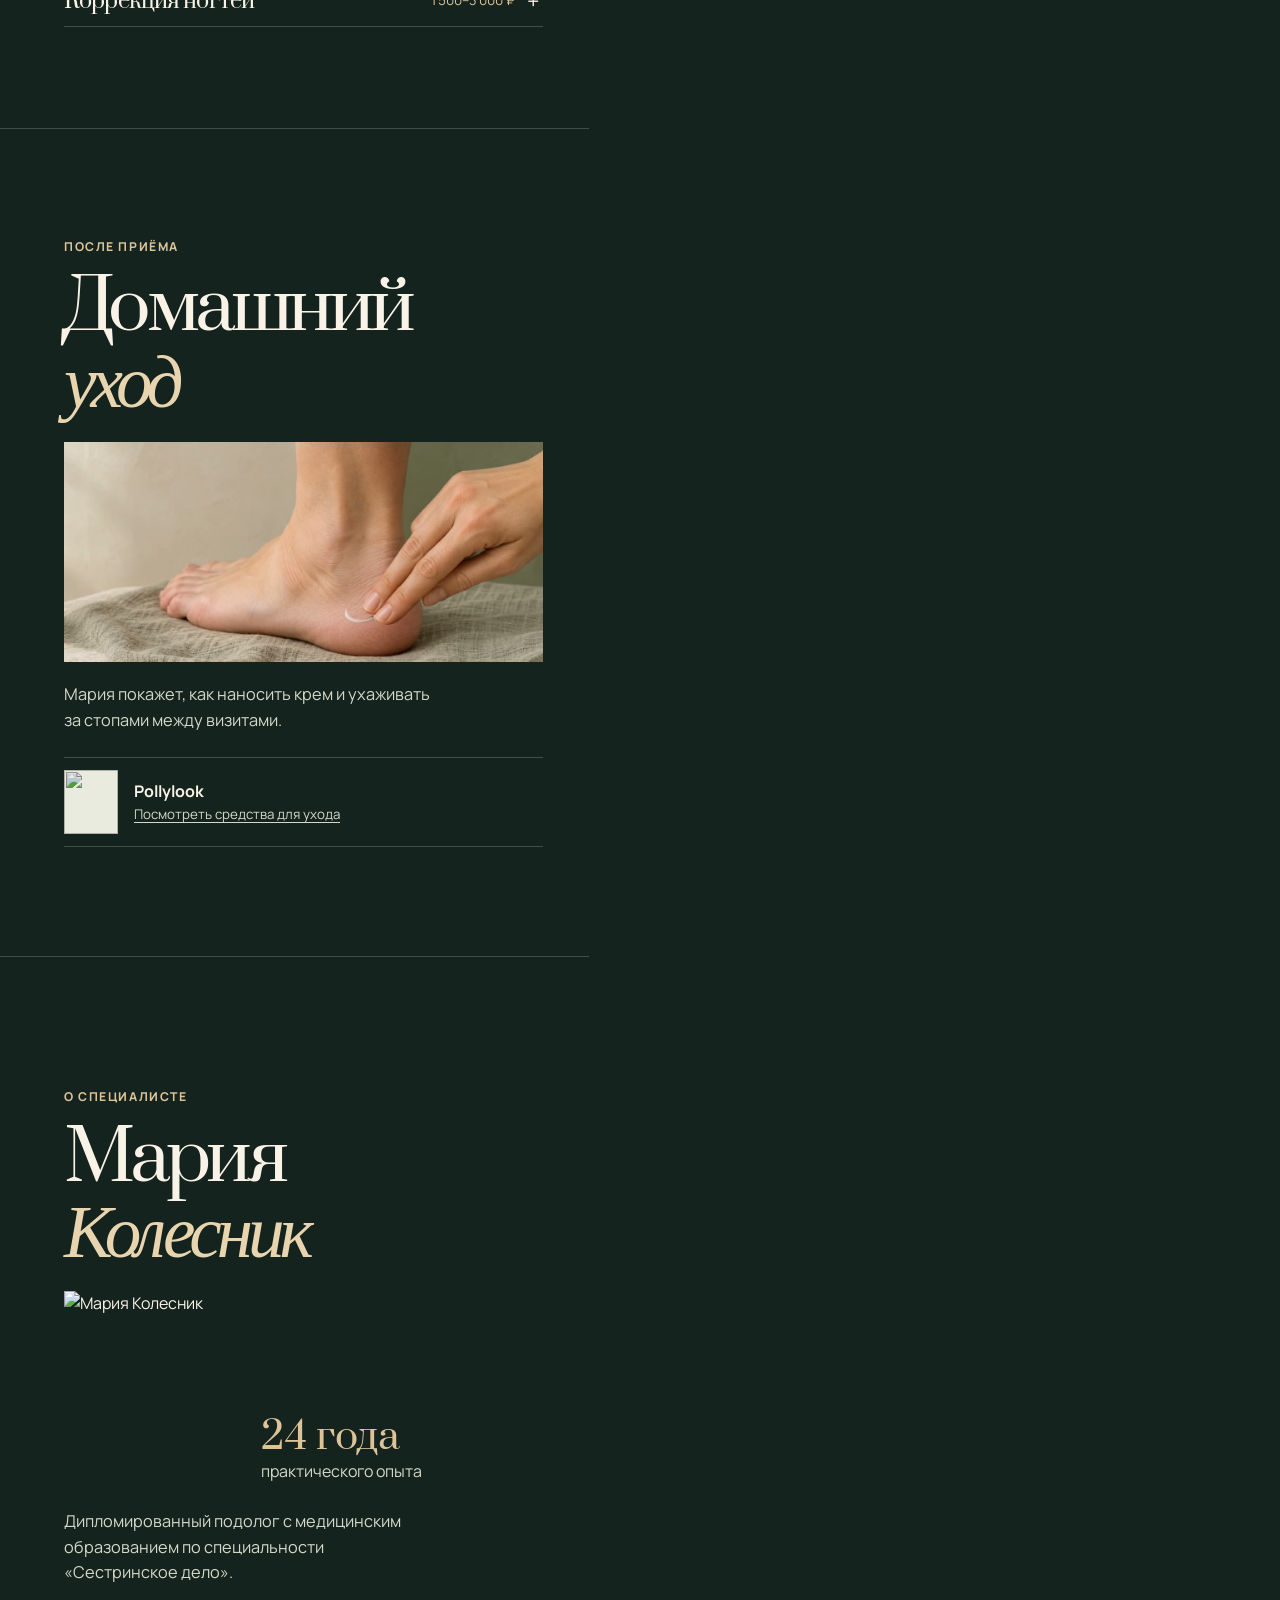
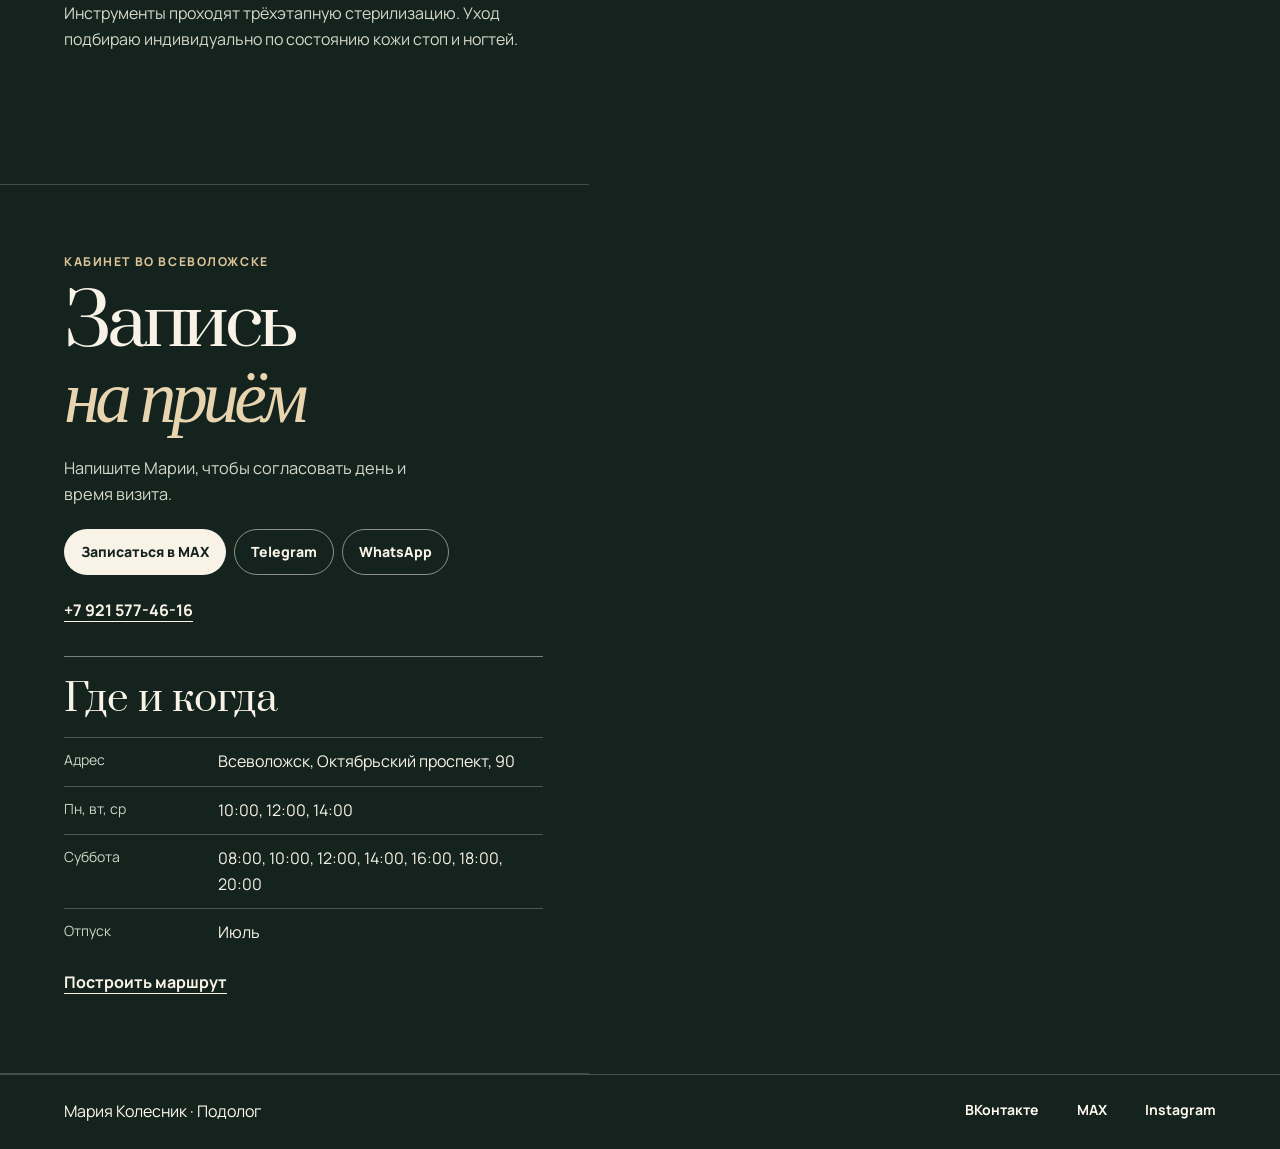
==== commit e97177b3: "Connect the podology site through a scroll-driven 360° foot study" ====
--- a/index.html
+++ b/index.html
@@ -13,13 +13,15 @@
   <link rel="preconnect" href="https://fonts.gstatic.com" crossorigin>
   <link href="https://fonts.googleapis.com/css2?family=Manrope:wght@400;500;600;700;800&family=Prata&display=swap" rel="stylesheet">
   <link rel="stylesheet" href="podology.css?v=studio1">
+  <link rel="stylesheet" href="orbit.css?v=1">
   <script src="podology.js?v=studio1" defer></script>
+  <script type="module" src="orbit.js?v=1"></script>
 </head>
-<body>
+<body class="orbit-page">
   <a class="skip-link" href="#content">Перейти к содержанию</a>
   <header class="masthead">
     <div class="shell masthead-inner">
-      <a class="wordmark" href="#top">Мария Колесник<span>Кабинет подолога</span></a>
+      <a class="wordmark" href="#exam">Мария Колесник<span>Кабинет подолога</span></a>
       <nav class="desktop-nav" aria-label="Основное меню">
         <a href="#services">Услуги и цены</a>
         <a href="#home-care">Домашний уход</a>
@@ -39,70 +41,43 @@
     </div>
   </header>
   <main id="content">
-    <section class="visit" id="top" aria-label="Этапы ухода за стопами">
-      <span class="story-anchor" id="visit" aria-hidden="true"></span>
-      <div class="visit-frame">
-        <div class="visit-film studio-media" aria-hidden="true">
-          <video muted playsinline preload="none" width="1152" height="768"
-            data-wide="images/visit/studio-wide.mp4" data-mobile="images/visit/studio-mobile.mp4"></video>
+    <div class="orbit-layout" id="top">
+      <div class="orbit-gallery" aria-label="Круговой обзор стоп">
+        <div class="orbit-art" aria-hidden="true">
+          <img class="orbit-poster" src="images/orbit/opening.jpg" alt="" width="940" height="940" fetchpriority="high">
+          <div class="orbit-angles"></div>
+          <canvas class="orbit-canvas"></canvas>
         </div>
-        <article class="scene hero" id="exam">
-          <div class="scene-image studio-media" aria-hidden="true"><picture>
-              <source media="(max-width: 800px)" srcset="images/visit/mobile-opening.jpg">
-              <img src="images/visit/wide-opening.jpg" width="1152" height="768" alt="" fetchpriority="high" decoding="async">
-            </picture></div>
-          <div class="shell scene-inner">
-            <div class="scene-copy">
-              <p class="eyebrow">Подолог во Всеволожске</p>
-              <h1><span>Забота</span> <em>о стопах</em></h1>
-              <p class="scene-description">Подологический педикюр и уход за ногтями у Марии Колесник.</p>
-              <div class="actions"><a class="pill pill-dark" href="#booking">Записаться на приём</a><a class="text-link" href="#services">Услуги и цены</a></div>
-            </div>
+        <nav class="orbit-index" aria-label="Разделы на орбите">
+          <span class="orbit-current" aria-hidden="true">До приёма</span>
+          <div class="orbit-markers">
+            <a href="#exam" aria-label="До приёма" aria-current="step"></a>
+            <a href="#services" aria-label="Услуги и цены"></a>
+            <a href="#home-care" aria-label="Домашний уход"></a>
+            <a href="#about" aria-label="О Марии"></a>
+            <a href="#booking" aria-label="Запись"></a>
           </div>
-        </article>
-        <article class="scene scene-treatment" id="treatment">
-          <div class="scene-image studio-media" aria-hidden="true"><picture>
-              <source media="(max-width: 800px)" srcset="images/visit/mobile-procedure.jpg">
-              <img src="images/visit/wide-procedure.jpg" width="1152" height="768" alt="" loading="lazy" decoding="async">
-            </picture></div>
-          <div class="shell scene-inner">
-            <div class="scene-copy">
-              <p class="eyebrow">На приёме</p>
-              <h2><span>Бережная</span> <em>обработка</em></h2>
-              <p class="scene-description">Мария осмотрит кожу и ногти, подберёт процедуру и объяснит каждый шаг.</p>
-              <div class="actions"><a class="text-link" href="#services">Посмотреть услуги</a></div>
-            </div>
-          </div>
-        </article>
-        <article class="scene scene-care" id="care">
-          <div class="scene-image studio-media" aria-hidden="true"><picture>
-              <source media="(max-width: 800px)" srcset="images/visit/mobile-finish.jpg">
-              <img src="images/visit/wide-finish.jpg" width="1152" height="768" alt="" loading="lazy" decoding="async">
-            </picture></div>
-          <div class="shell scene-inner">
-            <div class="scene-copy">
-              <p class="eyebrow">После приёма</p>
-              <h2><span>Домашний</span> <em>уход</em></h2>
-              <p class="scene-description">Как наносить крем и ухаживать за стопами между визитами — Мария покажет на приёме.</p>
-              <div class="actions"><a class="text-link" href="#home-care">Подробнее об уходе</a></div>
-            </div>
-          </div>
-        </article>
-        <nav class="scene-nav shell" aria-label="Этапы приёма">
-          <a href="#exam">До приёма</a>
-          <a href="#treatment">Процедура</a>
-          <a href="#care">Домашний уход</a>
+          <span class="orbit-degrees" aria-hidden="true">0°</span>
         </nav>
       </div>
-    </section>
-    <section class="services band" id="services">
-      <div class="shell split">
-        <div class="section-intro">
-          <h2>Услуги<br> <em>и цены</em></h2>
-          <p>Выберите раздел, чтобы посмотреть цены и состав процедуры.</p>
-          <a class="pill pill-dark" href="#booking">Записаться на приём</a>
-        </div>
-        <div class="price-list">
+      <div class="orbit-content">
+        <section class="orbit-chapter orbit-opening" id="exam" data-angle="0">
+          <span id="visit" class="legacy-anchor"></span>
+          <div class="chapter-inner">
+            <p class="orb-kicker">Подолог во Всеволожске</p>
+            <h1>Забота<br><em>о стопах</em></h1>
+            <p class="orb-lead">Подологический педикюр и уход за ногтями у Марии Колесник.</p>
+            <div class="orb-actions"><a class="pill pill-light" href="#booking">Записаться на приём</a><a class="text-link" href="#services">Услуги и цены</a></div>
+            <a class="orbit-scroll" href="#services"><i aria-hidden="true"></i>Прокрутите, чтобы осмотреть стопы</a>
+          </div>
+        </section>
+        <section class="orbit-chapter orbit-prices" id="services" data-angle="108">
+          <span id="treatment" class="legacy-anchor"></span>
+          <div class="chapter-inner">
+            <p class="orb-kicker">На приёме</p>
+            <h2>Услуги <em>и цены</em></h2>
+            <div class="photo-note"><img src="images/visit/wide-procedure.jpg" width="1152" height="768" alt="Аппаратная обработка пятки" loading="lazy"><p>Мария осмотрит кожу и ногти, подберёт процедуру и объяснит каждый шаг.</p></div>
+            <div class="price-list">
           <details class="price-group" open><summary><span>Педикюр</span><small>2 500–3 500 ₽</small></summary>
           <details class="service"><summary><span>Профилактический аппаратный педикюр</span><strong>3 000 ₽</strong></summary><p>Аппаратная обработка десяти ногтевых пластин и кожи стоп.</p></details>
           <details class="service"><summary><span>Медицинский аппаратный педикюр</span><strong>3 500 ₽</strong></summary><p>Обработка ногтей и кожи стоп. Объём работы обсуждается на приёме.</p></details>
@@ -125,51 +100,40 @@
           <details class="service"><summary><span>Нитиноловая нить на маленьком пальце</span><strong>1 500 ₽</strong></summary><p>Коррекция ногтевой пластины с помощью нитиноловой нити.</p></details>
           </details>
         </div>
-      </div>
-    </section>
-
-    <section class="home-care band" id="home-care">
-      <div class="shell care-layout">
-        <div class="section-intro">
-          <p class="eyebrow">Между визитами</p>
-          <h2>Домашний<br> <em>уход</em></h2>
-          <p>Мария поможет подобрать средства Pollylook для стоп и ногтей и покажет, как ими пользоваться.</p>
-          <a class="pill pill-dark" href="polylook.html">Посмотреть средства</a>
-        </div>
-        <figure class="product-figure">
-          <a href="polylook.html" aria-label="Посмотреть средства Pollylook"><img src="https://static.tildacdn.com/stor3164-3632-4437-b537-313936663434/95161579.jpg" width="600" height="600" alt="Интенсивно увлажняющий крем для стоп Pollylook" loading="lazy" decoding="async"></a>
-          <figcaption>Pollylook <span>Крем для стоп</span></figcaption>
-        </figure>
-      </div>
-    </section>
-
-    <section class="about band" id="about">
-      <div class="shell about-grid">
-        <figure><img src="maria.jpg" width="384" height="512" alt="Мария Колесник" loading="lazy"></figure>
-        <div class="about-copy">
-          <p class="eyebrow">О специалисте</p>
-          <h2>Мария<br><em>Колесник</em></h2>
-          <p>Дипломированный подолог с медицинским образованием по специальности «Сестринское дело».</p>
-          <div class="experience"><strong>24 года</strong><span>практического опыта</span></div>
-          <p>Инструменты проходят трёхэтапную стерилизацию. Уход подбираю индивидуально по состоянию кожи стоп и ногтей.</p>
-        </div>
-      </div>
-    </section>
-
-    <section class="booking band" id="booking">
-      <span class="legacy-anchor" id="contact" aria-hidden="true"></span>
-      <div class="shell split booking-grid">
-        <div class="section-intro">
-          <h2>Запись<br><em>на приём</em></h2>
-          <p>Напишите Марии, чтобы согласовать день и время визита.</p>
-          <div class="contact-links">
+          </div>
+        </section>
+        <section class="orbit-chapter" id="home-care" data-angle="204">
+          <span id="care" class="legacy-anchor"></span>
+          <div class="chapter-inner">
+            <p class="orb-kicker">После приёма</p>
+            <h2>Домашний<br><em>уход</em></h2>
+            <figure class="care-image"><img src="images/visit/wide-finish.jpg" width="1152" height="768" alt="Нанесение крема на кожу пятки" loading="lazy"></figure>
+            <p class="orb-lead">Мария покажет, как наносить крем и ухаживать за стопами между визитами.</p>
+            <a class="product-line" href="polylook.html"><span class="product-photo"><img src="https://static.tildacdn.com/stor3164-3632-4437-b537-313936663434/95161579.jpg" width="600" height="600" alt="" loading="lazy"></span><span><strong>Pollylook</strong><small>Посмотреть средства для ухода</small></span></a>
+          </div>
+        </section>
+        <section class="orbit-chapter" id="about" data-angle="283">
+          <div class="chapter-inner">
+            <p class="orb-kicker">О специалисте</p>
+            <h2>Мария<br><em>Колесник</em></h2>
+            <div class="specialist-note"><img src="maria.jpg" width="384" height="512" alt="Мария Колесник" loading="lazy"><div><strong>24 года</strong><span>практического опыта</span></div></div>
+            <p class="orb-lead">Дипломированный подолог с медицинским образованием по специальности «Сестринское дело».</p>
+            <p>Инструменты проходят трёхэтапную стерилизацию. Уход подбираю индивидуально по состоянию кожи стоп и ногтей.</p>
+          </div>
+        </section>
+        <section class="orbit-chapter orbit-booking" id="booking" data-angle="360">
+          <span id="contact" class="legacy-anchor"></span>
+          <div class="chapter-inner">
+            <p class="orb-kicker">Кабинет во Всеволожске</p>
+            <h2>Запись<br><em>на приём</em></h2>
+            <p class="orb-lead">Напишите Марии, чтобы согласовать день и время визита.</p>
+            <div class="contact-links">
             <a class="pill pill-light" href="https://max.ru/u/f9LHodD0cOIDWlmFbb30WPRnYsYARx5hOiN-JXVBSh670RS9WmrFy0OLJL8">Записаться в MAX</a>
             <a class="pill pill-outline" href="https://t.me/Maria_Masyana">Telegram</a>
             <a class="pill pill-outline" href="https://wa.me/79215774616">WhatsApp</a>
           </div>
           <a class="text-link phone" href="tel:+79215774616">+7 921 577-46-16</a>
-        </div>
-        <div class="location" id="location">
+            <div class="location" id="location">
           <span class="legacy-anchor" id="schedule" aria-hidden="true"></span>
           <h3>Где и когда</h3>
           <div class="location-line">
@@ -190,8 +154,10 @@
           </div>
           <a class="text-link route" href="https://yandex.ru/maps/?mode=routes&amp;rtext=~60.018839%2C30.647553&amp;rtt=auto">Построить маршрут</a>
         </div>
+          </div>
+        </section>
       </div>
-    </section>
+    </div>
   </main>
   <footer>
     <div class="shell foot-inner">
--- a/orbit.css
+++ b/orbit.css
@@ -0,0 +1,134 @@
+.orbit-page {
+  --night: #14231e;
+  --ivory: #f9f3e7;
+  --muted: #d4d8c9;
+  --gold: #dcc398;
+  --rule: #7b8c776b;
+  color: var(--ivory);
+  background: var(--night);
+}
+.orbit-page .masthead { background: var(--night); color: var(--ivory); border-color: var(--rule); }
+.orbit-page .masthead .pill-light, .orbit-page .pill-light { color: var(--night); background: var(--ivory); }
+.orbit-page .pill-light:hover { background: #e9d7b8; }
+.orbit-page .skip-link { color: var(--night); }
+.orbit-page .wordmark span { font-family: var(--sans); color: var(--muted); }
+.orbit-page footer { background: var(--night); }
+.orbit-layout { position: relative; display: grid; grid-template-columns: minmax(0,46%) minmax(0,54%); }
+.orbit-content { grid-area: 1/1; position: relative; min-width: 0; }
+.orbit-gallery {
+  position: sticky; top: var(--header); grid-area: 1/2; align-self: start;
+  height: calc(100svh - var(--header)); min-width: 0; overflow: hidden;
+  background: radial-gradient(ellipse at 58% 28%, #394c3c, #26392f 54%, #172921 96%);
+}
+.orbit-art { position: absolute; inset: 0 0 52px; overflow: hidden; touch-action: pan-y pinch-zoom; }
+.orbit-canvas, .orbit-poster, .orbit-angles { display: block; position: absolute; inset: 0; width: 100%; height: 100%; }
+.orbit-canvas, .orbit-angles { visibility: hidden; }
+.orbit-poster { object-fit: contain; background: #27392f; }
+.orbit-art[data-render="model"] .orbit-canvas, .orbit-art[data-render="angles"] .orbit-angles { visibility: visible; }
+.orbit-art[data-render="model"] .orbit-poster, .orbit-art[data-render="angles"] .orbit-poster { visibility: hidden; }
+.orbit-angles { inset: 50% auto auto 50%; width: var(--atlas-side, 100%); height: var(--atlas-side, 100%); transform: translate(-50%,-50%); background-size: 900% 500%; background-repeat: no-repeat; }
+.orbit-index {
+  position: absolute; bottom: 0; inset-inline: 0; height: 52px; padding: 0 clamp(18px,3vw,54px);
+  display: grid; grid-template-columns: minmax(7rem,auto) 1fr 3rem; align-items: center; gap: 18px;
+  color: #f2ecdf; background: #1a2b23; border-top: 1px solid var(--rule);
+  font: 630 .79rem/1.2 var(--sans);
+}
+.orbit-markers { display: flex; align-items: center; }
+.orbit-markers a { display: grid; position: relative; align-items: center; flex: 1; height: 44px; }
+.orbit-markers a::before { content: ""; height: 1px; background: #8e9c87; }
+.orbit-markers a::after { content: ""; position: absolute; left: 0; width: 5px; height: 5px; border-radius: 50%; background: #91a18f; }
+.orbit-markers a:last-child { flex: 0 0 16px; }
+.orbit-markers a:last-child::before { background: transparent; }
+.orbit-markers a[aria-current]::after { width: 8px; height: 8px; margin-left: -1px; background: var(--gold); box-shadow: 0 0 0 3px #dcc39822; }
+.orbit-degrees { text-align: right; color: var(--gold); font-variant-numeric: tabular-nums; }
+.orbit-chapter {
+  position: relative; display: grid; align-content: center; min-height: calc(100svh - var(--header));
+  padding: clamp(56px,7.6vh,110px) clamp(24px,3.6vw,74px) clamp(56px,7.6vh,110px) max(5vw,calc((100vw - 1420px)/2));
+  border-bottom: 1px solid var(--rule);
+}
+.chapter-inner { width: 100%; max-width: 680px; }
+.orb-kicker { color: var(--gold); font: 750 .76rem/1.4 var(--sans); letter-spacing: .13em; text-transform: uppercase; }
+.orbit-chapter :is(h1,h2) { color: var(--ivory); font: 400 clamp(3.1rem,5.5vw,6.35rem)/1.06 var(--serif); letter-spacing: -.065em; margin: .23em 0 .26em; }
+.orbit-opening h1 { font-size: clamp(4.4rem,7.25vw,8.5rem); }
+.orbit-chapter :is(h1,h2) em { color: #e8d5b0; font: italic 400 1.04em/1 Georgia,serif; letter-spacing: -.07em; }
+.orbit-opening h1 em { white-space: nowrap; }
+.orb-lead { font-size: clamp(1.02rem,1.25vw,1.25rem); line-height: 1.56; max-width: 37ch; color: var(--muted); }
+.orb-lead + p { margin-top: 16px; color: var(--muted); }
+.orb-actions { display: flex; align-items: center; flex-wrap: wrap; gap: 6px 22px; margin-top: 24px; }
+.orb-actions .text-link { display: inline-flex; align-items: center; min-height: 44px; font-size: .94rem; }
+.orbit-scroll { display: inline-flex; align-items: center; gap: 12px; min-height: 44px; margin-top: clamp(24px,6vh,72px); text-decoration: none; color: var(--muted); font-size: .82rem; }
+.orbit-scroll i { display: inline-block; width: 15px; height: 23px; border: 1px solid #a3b19b; border-radius: 15px; position: relative; }
+.orbit-scroll i::before { position: absolute; content: ""; width: 2px; height: 6px; top: 4px; left: 5.5px; background: var(--gold); border-radius: 2px; }
+.orbit-prices h2 { font-size: clamp(2.8rem,4.5vw,5.4rem); }
+.orbit-prices h2 em { white-space: nowrap; }
+.photo-note { display: flex; align-items: center; gap: 18px; margin: 18px 0 24px; color: var(--muted); }
+.photo-note img { width: min(30%,126px); aspect-ratio: 1.35; height: auto; object-fit: cover; }
+.orbit-page .price-group, .orbit-page .service, .orbit-page .price-group:last-child { border-color: var(--rule); }
+.orbit-page .price-group small, .orbit-page .service summary::after { color: var(--gold); }
+.orbit-page .service p { color: var(--muted); }
+.orbit-page .service summary:hover { color: var(--gold); }
+.orbit-page .price-group > summary { min-height: 50px; }
+.orbit-page .service summary { font-size: .93rem; }
+.care-image { margin: 20px 0; }
+.care-image img { display: block; width: 100%; max-height: 220px; aspect-ratio: 2.25; object-fit: cover; object-position: 60% 55%; }
+.product-line { display: flex; align-items: center; gap: 16px; margin-top: 24px; padding-block: 12px; border-block: 1px solid var(--rule); text-decoration: none; }
+.product-photo { width: 54px; height: 64px; display: block; background: #e9ebdf; }
+.product-photo img { display: block; width: 100%; height: 100%; object-fit: contain; mix-blend-mode: multiply; }
+.product-line strong,.product-line small { display: block; }
+.product-line small { text-decoration: underline; text-underline-offset: .24em; color: var(--muted); }
+.specialist-note { display: flex; gap: clamp(14px,2.5vw,38px); align-items: end; margin: 18px 0 24px; }
+.specialist-note img { display: block; width: min(39%,165px); height: auto; aspect-ratio: 4/4.7; object-fit: cover; object-position: center 30%; }
+.specialist-note strong { display: block; font: 400 clamp(1.6rem,3vw,3rem)/1.15 var(--serif); color: var(--gold); }
+.specialist-note span { color: var(--muted); }
+.orbit-page .location { margin-top: 22px; }
+.orbit-page .location h3 { margin-top: 0; }
+.orbit-page .contact-links { gap: 8px; }
+.orbit-page .contact-links .pill { padding-inline: 1rem; }
+@media (max-width: 760px) {
+  .orbit-page { --header: 58px; --gallery-height: clamp(160px,37svh,340px); }
+  html:has(.orbit-page) { scroll-padding-top: calc(var(--header,58px) + clamp(160px,37svh,340px) + 10px); }
+  .orbit-layout { display: block; }
+  .orbit-gallery { z-index: 3; height: var(--gallery-height); border-bottom: 1px solid var(--rule); }
+  .orbit-art { bottom: 33px; }
+  .orbit-index { height: 33px; grid-template-columns: 7rem 1fr 2.6rem; gap: 12px; padding-inline: 6vw; font-size: .73rem; }
+  .orbit-markers a { height: 31px; }
+  .orbit-chapter { min-height: calc(100svh - var(--header) - var(--gallery-height)); padding: 36px 6vw 44px; }
+  .orbit-opening { padding-block: 24px; }
+  .orbit-opening h1 { font-size: clamp(3.1rem,12vw,5.5rem); }
+  .orbit-opening h1 br { display: none; }
+  .orbit-opening h1 em::before { content: " "; }
+  .orbit-chapter h2 { font-size: clamp(2.6rem,10vw,4.4rem); }
+  .orb-kicker { font-size: .73rem; }
+  .orb-actions { margin-top: 16px; }
+  .orbit-scroll { margin-top: 8px; }
+  .photo-note { margin: 16px 0; gap: 14px; }
+  .orbit-prices h2 { font-size: clamp(2.55rem,9.4vw,4.3rem); }
+  .care-image img { max-height: 180px; }
+  .specialist-note img { max-width: 134px; }
+}
+@media (max-width: 760px) and (max-height: 510px) {
+  .orbit-page { --gallery-height: 94px; }
+  html:has(.orbit-page) { scroll-padding-top: 158px; }
+  .orbit-art { bottom: 0; }
+  .orbit-index { display: none; }
+}
+@media (min-width: 761px) and (max-width: 1030px) {
+  .orbit-layout { grid-template-columns: 50% 50%; }
+  .orbit-chapter { padding-left: 4vw; padding-right: 3vw; }
+}
+@media (prefers-reduced-motion: reduce) {
+  .orbit-scroll { display: none; }
+}
+html:has(.orbit-page) { scroll-padding-top: calc(var(--orbit-inset,72px) + 6px); scroll-behavior: smooth; }
+@media (prefers-reduced-motion: no-preference) { .orbit-art { cursor: grab; } .orbit-art:active { cursor: grabbing; } }
+@media (prefers-reduced-motion: reduce) { html:has(.orbit-page) { scroll-behavior: auto; } }
+.orbit-catalog .product-figure { width: min(100%,260px); margin: 18px 0; }
+.orbit-catalog .product-figure img { background: #e7e8de; mix-blend-mode: normal; height: 134px; }
+.orbit-catalog .product-figure figcaption,.orbit-chapter .catalog-item,.orbit-chapter .step-card { border-color: var(--rule); }
+.orbit-chapter .steps-grid { grid-template-columns: 1fr; gap: 14px; }
+.orbit-chapter .step-no { color: var(--gold); }
+.orbit-chapter .catalog-item :is(p,ul),.orbit-chapter .step-card p { color: var(--muted); }
+.orbit-chapter .catalog-item summary { font-size: 1rem; }
+html:has(.orbit-page) { scroll-padding-top: var(--orbit-inset,72px); }
+@media(max-width:760px) { html:has(.orbit-page) { scroll-padding-top: var(--orbit-inset,calc(58px + clamp(160px,37svh,340px))); } }
+@media(prefers-reduced-motion:reduce) { .orbit-degrees { visibility:hidden; } }
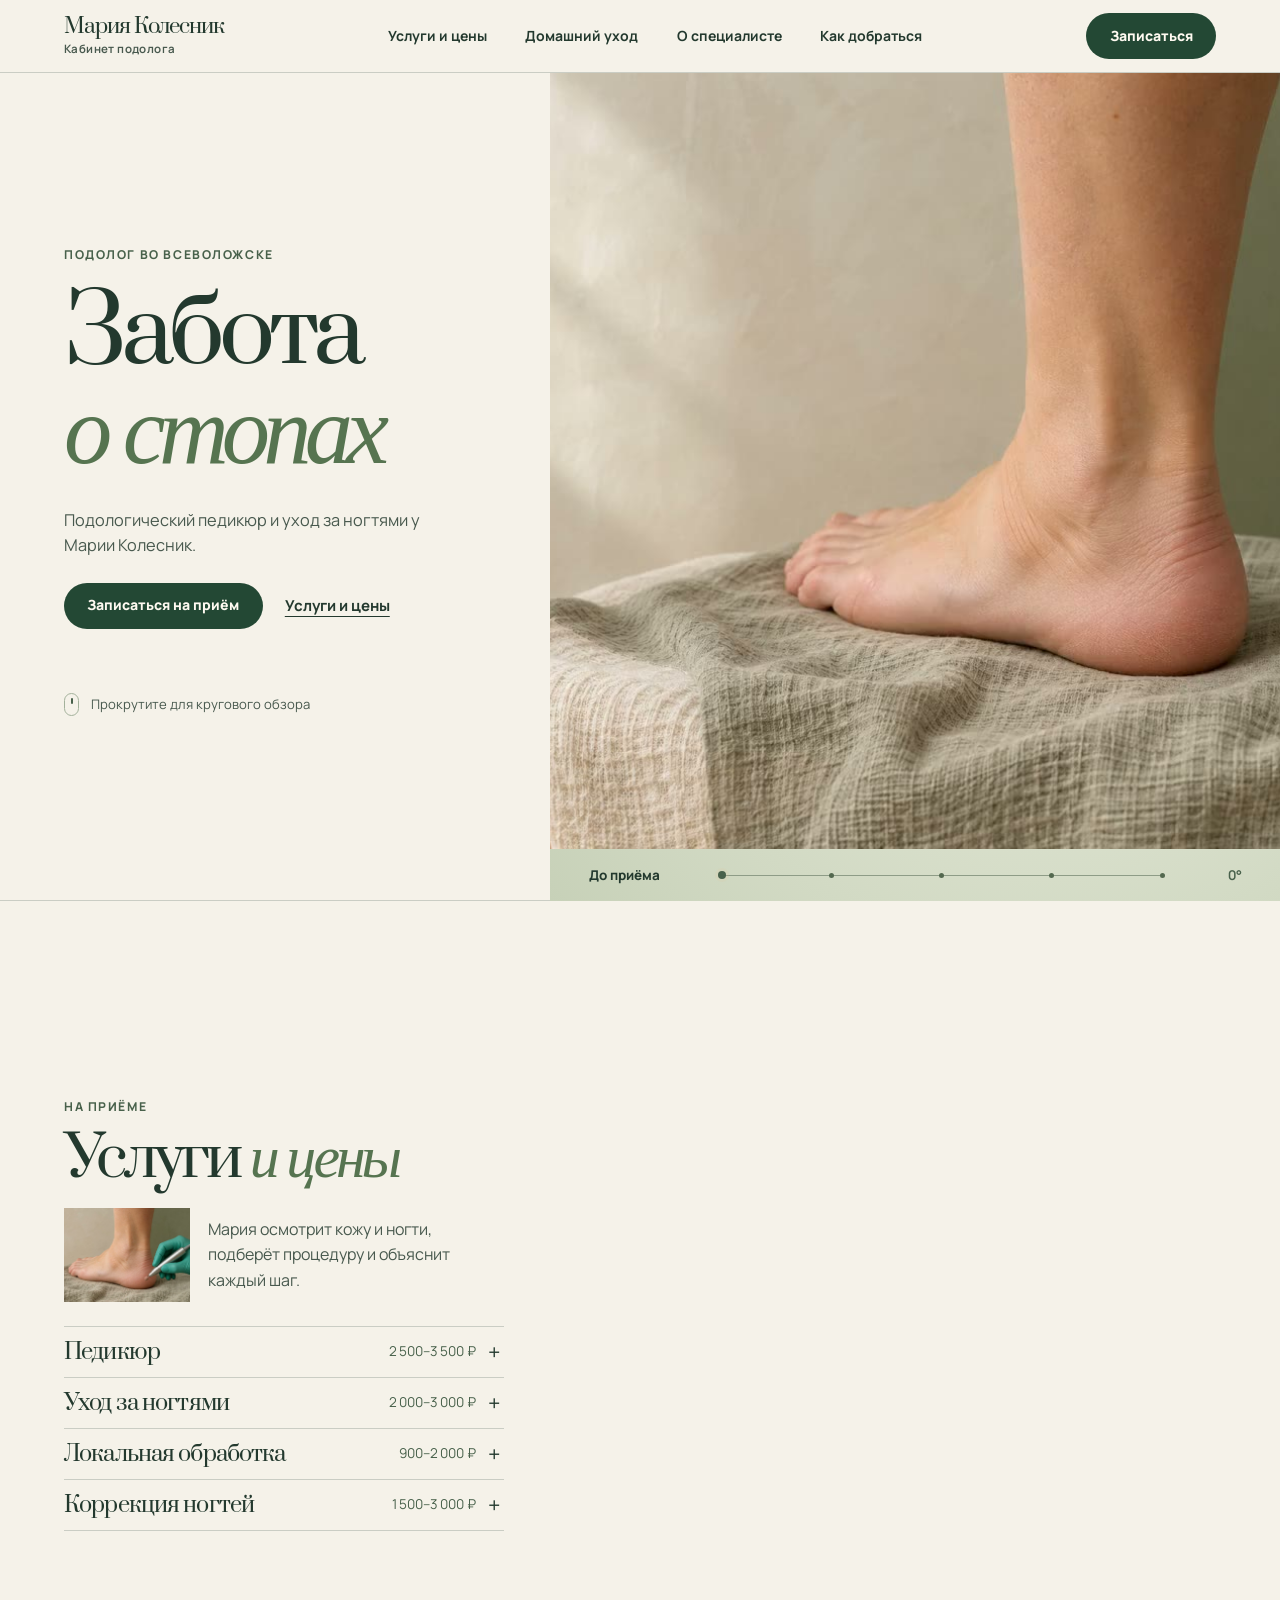
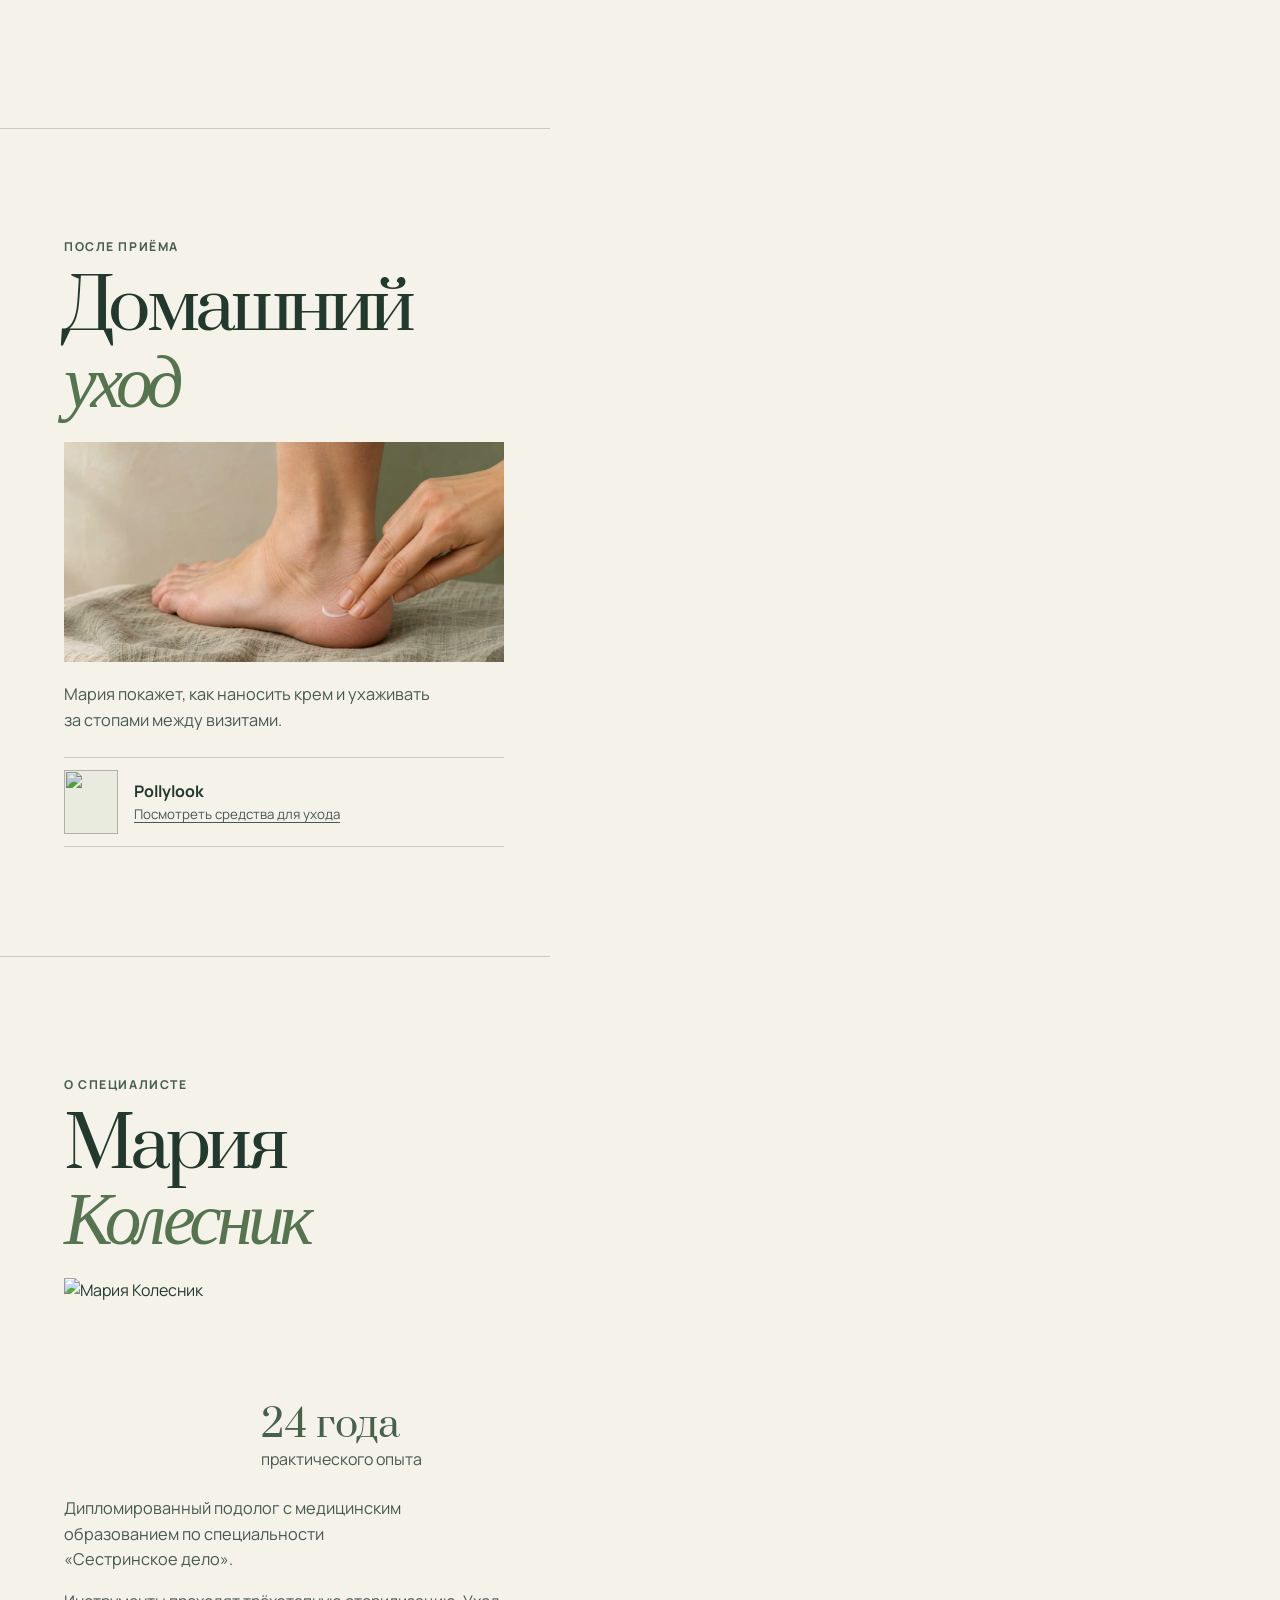
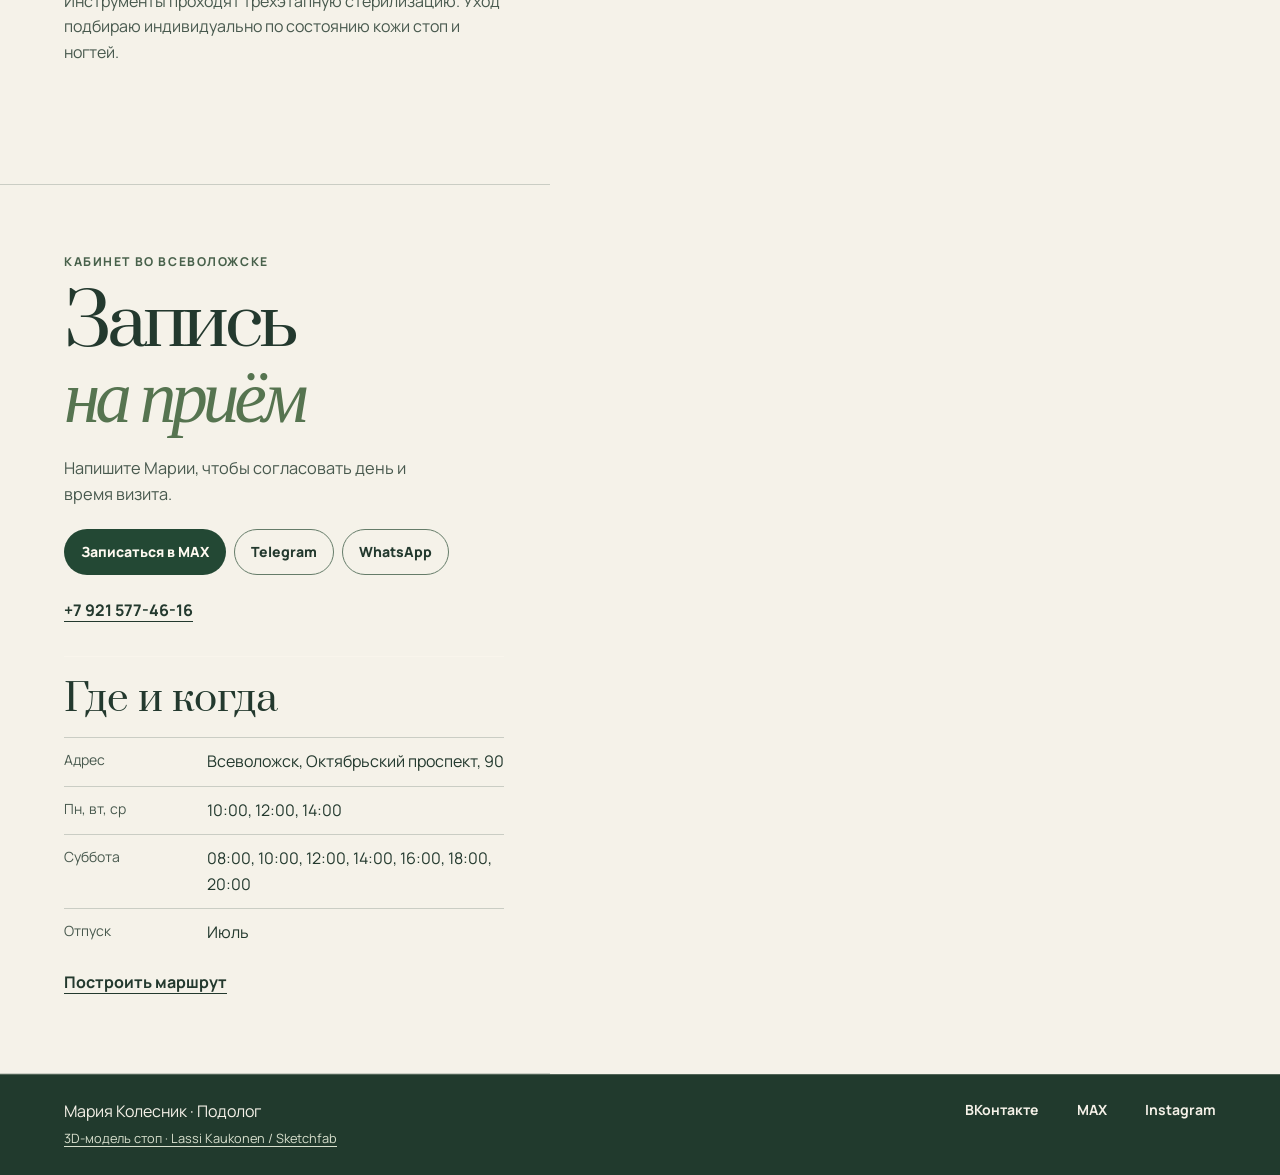
==== commit 748099f7: "Tie the mobile scroll orbit and service focus to the photogrammetry viewer" ====
--- a/index.html
+++ b/index.html
@@ -4,7 +4,7 @@
   <meta charset="utf-8">
   <meta name="viewport" content="width=device-width, initial-scale=1">
   <meta name="description" content="Мария Колесник, подолог во Всеволожске. Аппаратный педикюр, уход за стопами и ногтями. Услуги, цены и запись на приём.">
-  <meta name="theme-color" content="#162922">
+  <meta name="theme-color" content="#f3efe6">
   <meta property="og:title" content="Мария Колесник · Подолог во Всеволожске">
   <meta property="og:description" content="Подологический педикюр и уход за стопами. Услуги, цены и запись.">
   <meta property="og:image" content="maria.jpg">
@@ -13,9 +13,10 @@
   <link rel="preconnect" href="https://fonts.gstatic.com" crossorigin>
   <link href="https://fonts.googleapis.com/css2?family=Manrope:wght@400;500;600;700;800&family=Prata&display=swap" rel="stylesheet">
   <link rel="stylesheet" href="podology.css?v=studio1">
-  <link rel="stylesheet" href="orbit.css?v=1">
+  <link rel="preconnect" href="https://sketchfab.com">
+  <link rel="stylesheet" href="orbit.css?v=scan2">
   <script src="podology.js?v=studio1" defer></script>
-  <script type="module" src="orbit.js?v=1"></script>
+  <script defer src="orbit.js?v=scan2"></script>
 </head>
 <body class="orbit-page">
   <a class="skip-link" href="#content">Перейти к содержанию</a>
@@ -43,10 +44,13 @@
   <main id="content">
     <div class="orbit-layout" id="top">
       <div class="orbit-gallery" aria-label="Круговой обзор стоп">
-        <div class="orbit-art" aria-hidden="true">
-          <img class="orbit-poster" src="images/orbit/opening.jpg" alt="" width="940" height="940" fetchpriority="high">
-          <div class="orbit-angles"></div>
-          <canvas class="orbit-canvas"></canvas>
+        <div class="orbit-art">
+          <div class="orbit-ring" aria-hidden="true"></div>
+          <picture class="orbit-poster" aria-hidden="true">
+            <source media="(max-width: 760px)" srcset="images/visit/mobile-opening.jpg">
+            <img src="images/visit/wide-opening.jpg" alt="" fetchpriority="high" width="1152" height="768">
+          </picture>
+          <iframe class="orbit-viewer" title="Трёхмерная модель стоп" tabindex="-1" allow="autoplay; fullscreen" aria-hidden="true"></iframe>
         </div>
         <nav class="orbit-index" aria-label="Разделы на орбите">
           <span class="orbit-current" aria-hidden="true">До приёма</span>
@@ -68,7 +72,7 @@
             <h1>Забота<br><em>о стопах</em></h1>
             <p class="orb-lead">Подологический педикюр и уход за ногтями у Марии Колесник.</p>
             <div class="orb-actions"><a class="pill pill-light" href="#booking">Записаться на приём</a><a class="text-link" href="#services">Услуги и цены</a></div>
-            <a class="orbit-scroll" href="#services"><i aria-hidden="true"></i>Прокрутите, чтобы осмотреть стопы</a>
+            <a class="orbit-scroll" href="#services"><i aria-hidden="true"></i>Прокрутите для кругового обзора</a>
           </div>
         </section>
         <section class="orbit-chapter orbit-prices" id="services" data-angle="108">
@@ -78,26 +82,26 @@
             <h2>Услуги <em>и цены</em></h2>
             <div class="photo-note"><img src="images/visit/wide-procedure.jpg" width="1152" height="768" alt="Аппаратная обработка пятки" loading="lazy"><p>Мария осмотрит кожу и ногти, подберёт процедуру и объяснит каждый шаг.</p></div>
             <div class="price-list">
-          <details class="price-group" open><summary><span>Педикюр</span><small>2 500–3 500 ₽</small></summary>
-          <details class="service"><summary><span>Профилактический аппаратный педикюр</span><strong>3 000 ₽</strong></summary><p>Аппаратная обработка десяти ногтевых пластин и кожи стоп.</p></details>
-          <details class="service"><summary><span>Медицинский аппаратный педикюр</span><strong>3 500 ₽</strong></summary><p>Обработка ногтей и кожи стоп. Объём работы обсуждается на приёме.</p></details>
-          <details class="service"><summary><span>Классический педикюр</span><strong>2 500 ₽</strong></summary><p>Обработка стоп и десяти ногтевых пластин.</p></details>
-          <details class="service"><summary><span>Комбинированный педикюр</span><strong>3 000 ₽</strong></summary><p>Сочетание аппаратной и классической техники.</p></details>
+          <details class="price-group" data-zone="whole"><summary><span>Педикюр</span><small>2 500–3 500 ₽</small></summary>
+          <details class="service" data-zone="whole"><summary><span>Профилактический аппаратный педикюр</span><strong>3 000 ₽</strong></summary><p>Аппаратная обработка десяти ногтевых пластин и кожи стоп.</p></details>
+          <details class="service" data-zone="whole"><summary><span>Медицинский аппаратный педикюр</span><strong>3 500 ₽</strong></summary><p>Обработка ногтей и кожи стоп. Объём работы обсуждается на приёме.</p></details>
+          <details class="service" data-zone="whole"><summary><span>Классический педикюр</span><strong>2 500 ₽</strong></summary><p>Обработка стоп и десяти ногтевых пластин.</p></details>
+          <details class="service" data-zone="whole"><summary><span>Комбинированный педикюр</span><strong>3 000 ₽</strong></summary><p>Сочетание аппаратной и классической техники.</p></details>
           </details>
-          <details class="price-group"><summary><span>Уход за ногтями</span><small>2 000–3 000 ₽</small></summary>
-          <details class="service"><summary><span>Аппаратный педикюр здоровых ногтей</span><strong>2 000 ₽</strong></summary><p>Обработка десяти ногтевых пластин без обработки стоп.</p></details>
-          <details class="service"><summary><span>Аппаратная обработка ногтей средней сложности</span><strong>2 500 ₽</strong></summary><p>Обработка десяти ногтевых пластин без обработки стоп.</p></details>
-          <details class="service"><summary><span>Аппаратная обработка ногтей высокой сложности</span><strong>3 000 ₽</strong></summary><p>Обработка десяти ногтевых пластин без обработки стоп.</p></details>
+          <details class="price-group" data-zone="nails"><summary><span>Уход за ногтями</span><small>2 000–3 000 ₽</small></summary>
+          <details class="service" data-zone="nails"><summary><span>Аппаратный педикюр здоровых ногтей</span><strong>2 000 ₽</strong></summary><p>Обработка десяти ногтевых пластин без обработки стоп.</p></details>
+          <details class="service" data-zone="nails"><summary><span>Аппаратная обработка ногтей средней сложности</span><strong>2 500 ₽</strong></summary><p>Обработка десяти ногтевых пластин без обработки стоп.</p></details>
+          <details class="service" data-zone="nails"><summary><span>Аппаратная обработка ногтей высокой сложности</span><strong>3 000 ₽</strong></summary><p>Обработка десяти ногтевых пластин без обработки стоп.</p></details>
           </details>
-          <details class="price-group"><summary><span>Локальная обработка</span><small>900–2 000 ₽</small></summary>
-          <details class="service"><summary><span>Обработка кожи двух стоп</span><strong>1 500 ₽</strong></summary><p>Обработка кожи обеих стоп без патологических изменений.</p></details>
-          <details class="service"><summary><span>Обработка кожи с гиперкератозом и трещинами</span><strong>2 000 ₽</strong></summary><p>Обработка кожи стоп без обработки ногтей.</p></details>
-          <details class="service"><summary><span>Обработка одной мозоли</span><strong>900 ₽</strong></summary><p>Стержневые, плоские и межпальцевые мозоли.</p></details>
-          <details class="service"><summary><span>Обработка вросшего ногтя, 1 зона</span><strong>1 000 ₽</strong></summary><p>Обработка одного края ногтевой пластины.</p></details>
+          <details class="price-group" data-zone="sole"><summary><span>Локальная обработка</span><small>900–2 000 ₽</small></summary>
+          <details class="service" data-zone="sole"><summary><span>Обработка кожи двух стоп</span><strong>1 500 ₽</strong></summary><p>Обработка кожи обеих стоп без патологических изменений.</p></details>
+          <details class="service" data-zone="heel"><summary><span>Обработка кожи с гиперкератозом и трещинами</span><strong>2 000 ₽</strong></summary><p>Обработка кожи стоп без обработки ногтей.</p></details>
+          <details class="service" data-zone="sole"><summary><span>Обработка одной мозоли</span><strong>900 ₽</strong></summary><p>Стержневые, плоские и межпальцевые мозоли.</p></details>
+          <details class="service" data-zone="bigtoe"><summary><span>Обработка вросшего ногтя, 1 зона</span><strong>1 000 ₽</strong></summary><p>Обработка одного края ногтевой пластины.</p></details>
           </details>
-          <details class="price-group"><summary><span>Коррекция ногтей</span><small>1 500–3 000 ₽</small></summary>
-          <details class="service"><summary><span>Нитиноловая нить на большом пальце</span><strong>3 000 ₽</strong></summary><p>Коррекция ногтевой пластины с помощью нитиноловой нити.</p></details>
-          <details class="service"><summary><span>Нитиноловая нить на маленьком пальце</span><strong>1 500 ₽</strong></summary><p>Коррекция ногтевой пластины с помощью нитиноловой нити.</p></details>
+          <details class="price-group" data-zone="nails"><summary><span>Коррекция ногтей</span><small>1 500–3 000 ₽</small></summary>
+          <details class="service" data-zone="bigtoe"><summary><span>Нитиноловая нить на большом пальце</span><strong>3 000 ₽</strong></summary><p>Коррекция ногтевой пластины с помощью нитиноловой нити.</p></details>
+          <details class="service" data-zone="outertoes"><summary><span>Нитиноловая нить на маленьком пальце</span><strong>1 500 ₽</strong></summary><p>Коррекция ногтевой пластины с помощью нитиноловой нити.</p></details>
           </details>
         </div>
           </div>
@@ -161,7 +165,7 @@
   </main>
   <footer>
     <div class="shell foot-inner">
-      <p>Мария Колесник · Подолог</p>
+      <div><p>Мария Колесник · Подолог</p><a class="model-credit" href="https://sketchfab.com/3d-models/female-feet-050df1b193cb491baf1b0d186e184b2f">3D-модель стоп · Lassi Kaukonen / Sketchfab</a></div>
       <nav aria-label="Социальные сети">
         <a href="https://vk.com/maria_masyana">ВКонтакте</a>
         <a href="https://max.ru/u/f9LHodD0cOIDWlmFbb30WPRnYsYARx5hOiN-JXVBSh670RS9WmrFy0OLJL8">MAX</a>
--- a/orbit.css
+++ b/orbit.css
@@ -1,42 +1,44 @@
+/* A single studio surface stays in frame as the document moves past it. */
 .orbit-page {
-  --night: #14231e;
-  --ivory: #f9f3e7;
-  --muted: #d4d8c9;
-  --gold: #dcc398;
-  --rule: #7b8c776b;
-  color: var(--ivory);
-  background: var(--night);
+  --paper: #f5f2e9; --ink: #23392e; --ivory: var(--ink); --muted: #48594e;
+  --gold: #48614b; --rule: #344b3f38;
+  color: var(--ink); background: var(--paper);
 }
-.orbit-page .masthead { background: var(--night); color: var(--ivory); border-color: var(--rule); }
-.orbit-page .masthead .pill-light, .orbit-page .pill-light { color: var(--night); background: var(--ivory); }
-.orbit-page .pill-light:hover { background: #e9d7b8; }
-.orbit-page .skip-link { color: var(--night); }
-.orbit-page .wordmark span { font-family: var(--sans); color: var(--muted); }
-.orbit-page footer { background: var(--night); }
-.orbit-layout { position: relative; display: grid; grid-template-columns: minmax(0,46%) minmax(0,54%); }
+html:has(.orbit-page) { scroll-padding-top: var(--orbit-inset,72px); scroll-behavior: smooth; }
+.orbit-page .masthead { background: var(--paper); color: var(--ink); border-color: var(--rule); }
+.orbit-page .pill-light { color: #fffaf1; background: #234834; }
+.orbit-page .pill-light:hover { background: #436549; }
+.orbit-page .pill-outline { border-color: #657c69; }
+.orbit-page .pill-outline:hover { background: #dce4d5; }
+.orbit-page .wordmark span { color: var(--muted); }
+.orbit-page footer { color: #f5f1e8; background: #213a2d; }
+.model-credit { display: inline-block; font-size: .8rem; color: #d8dfcd; text-underline-offset: .2em; }
+.orbit-layout { position: relative; display: grid; grid-template-columns: minmax(0,43%) minmax(0,57%); }
 .orbit-content { grid-area: 1/1; position: relative; min-width: 0; }
 .orbit-gallery {
   position: sticky; top: var(--header); grid-area: 1/2; align-self: start;
   height: calc(100svh - var(--header)); min-width: 0; overflow: hidden;
-  background: radial-gradient(ellipse at 58% 28%, #394c3c, #26392f 54%, #172921 96%);
+  background: radial-gradient(ellipse at 68% 30%,#f0ede0 0%,#dde3d0 52%,#c7d1b8 100%);
 }
-.orbit-art { position: absolute; inset: 0 0 52px; overflow: hidden; touch-action: pan-y pinch-zoom; }
-.orbit-canvas, .orbit-poster, .orbit-angles { display: block; position: absolute; inset: 0; width: 100%; height: 100%; }
-.orbit-canvas, .orbit-angles { visibility: hidden; }
-.orbit-poster { object-fit: contain; background: #27392f; }
-.orbit-art[data-render="model"] .orbit-canvas, .orbit-art[data-render="angles"] .orbit-angles { visibility: visible; }
-.orbit-art[data-render="model"] .orbit-poster, .orbit-art[data-render="angles"] .orbit-poster { visibility: hidden; }
-.orbit-angles { inset: 50% auto auto 50%; width: var(--atlas-side, 100%); height: var(--atlas-side, 100%); transform: translate(-50%,-50%); background-size: 900% 500%; background-repeat: no-repeat; }
+.orbit-art { position: absolute; inset: 0 0 52px; isolation:isolate; overflow: hidden; touch-action: pan-y pinch-zoom; }
+.orbit-ring { pointer-events:none; position:absolute; left:9%; width:82%; height:27%; top:53%;
+  border:1px solid #53654348; border-radius:50%; transform:rotate(-13deg); }
+.orbit-ring::after { content:""; position:absolute; width:7px; height:7px; border-radius:50%; background:#6a7b60; left:12%; bottom:13%; }
+.orbit-viewer,.orbit-poster,.orbit-poster img { position:absolute; inset:0; width:100%; height:100%; display:block; }
+.orbit-viewer { border:0; background:transparent; opacity:0; pointer-events:none; transition:opacity .45s ease; }
+.orbit-poster { transition:opacity .45s ease; }
+.orbit-poster img { object-fit:cover; object-position:58% center; }
+.orbit-art[data-ready] .orbit-viewer { opacity:1; }
+.orbit-art[data-ready] .orbit-poster { opacity:0; }
 .orbit-index {
-  position: absolute; bottom: 0; inset-inline: 0; height: 52px; padding: 0 clamp(18px,3vw,54px);
-  display: grid; grid-template-columns: minmax(7rem,auto) 1fr 3rem; align-items: center; gap: 18px;
-  color: #f2ecdf; background: #1a2b23; border-top: 1px solid var(--rule);
-  font: 630 .79rem/1.2 var(--sans);
+  position:absolute; bottom:0; inset-inline:0; height:52px; padding:0 clamp(18px,3vw,54px);
+  display:grid; grid-template-columns:minmax(7rem,auto) 1fr 3rem; align-items:center; gap:18px;
+  color:var(--ink); font:650 .84rem/1.2 var(--sans);
 }
 .orbit-markers { display: flex; align-items: center; }
 .orbit-markers a { display: grid; position: relative; align-items: center; flex: 1; height: 44px; }
 .orbit-markers a::before { content: ""; height: 1px; background: #8e9c87; }
-.orbit-markers a::after { content: ""; position: absolute; left: 0; width: 5px; height: 5px; border-radius: 50%; background: #91a18f; }
+.orbit-markers a::after { content: ""; position: absolute; left: 0; width: 5px; height: 5px; border-radius: 50%; background: #53684f; }
 .orbit-markers a:last-child { flex: 0 0 16px; }
 .orbit-markers a:last-child::before { background: transparent; }
 .orbit-markers a[aria-current]::after { width: 8px; height: 8px; margin-left: -1px; background: var(--gold); box-shadow: 0 0 0 3px #dcc39822; }
@@ -50,7 +52,7 @@
 .orb-kicker { color: var(--gold); font: 750 .76rem/1.4 var(--sans); letter-spacing: .13em; text-transform: uppercase; }
 .orbit-chapter :is(h1,h2) { color: var(--ivory); font: 400 clamp(3.1rem,5.5vw,6.35rem)/1.06 var(--serif); letter-spacing: -.065em; margin: .23em 0 .26em; }
 .orbit-opening h1 { font-size: clamp(4.4rem,7.25vw,8.5rem); }
-.orbit-chapter :is(h1,h2) em { color: #e8d5b0; font: italic 400 1.04em/1 Georgia,serif; letter-spacing: -.07em; }
+.orbit-chapter :is(h1,h2) em { color: #567450; font: italic 400 1.04em/1 Georgia,serif; letter-spacing: -.07em; }
 .orbit-opening h1 em { white-space: nowrap; }
 .orb-lead { font-size: clamp(1.02rem,1.25vw,1.25rem); line-height: 1.56; max-width: 37ch; color: var(--muted); }
 .orb-lead + p { margin-top: 16px; color: var(--muted); }
@@ -85,20 +87,20 @@
 .orbit-page .contact-links { gap: 8px; }
 .orbit-page .contact-links .pill { padding-inline: 1rem; }
 @media (max-width: 760px) {
-  .orbit-page { --header: 58px; --gallery-height: clamp(160px,37svh,340px); }
-  html:has(.orbit-page) { scroll-padding-top: calc(var(--header,58px) + clamp(160px,37svh,340px) + 10px); }
+  .orbit-page { --header: 58px; --gallery-height: clamp(180px,42svh,430px); }
+  html:has(.orbit-page) { scroll-padding-top: calc(var(--header,58px) + clamp(180px,42svh,430px) + 10px); }
   .orbit-layout { display: block; }
   .orbit-gallery { z-index: 3; height: var(--gallery-height); border-bottom: 1px solid var(--rule); }
-  .orbit-art { bottom: 33px; }
-  .orbit-index { height: 33px; grid-template-columns: 7rem 1fr 2.6rem; gap: 12px; padding-inline: 6vw; font-size: .73rem; }
+  .orbit-art { bottom: 40px; }
+  .orbit-index { height: 40px; grid-template-columns: 7rem 1fr 2.6rem; gap: 12px; padding-inline: 6vw; font-size: .81rem; }
   .orbit-markers a { height: 31px; }
   .orbit-chapter { min-height: calc(100svh - var(--header) - var(--gallery-height)); padding: 36px 6vw 44px; }
-  .orbit-opening { padding-block: 24px; }
-  .orbit-opening h1 { font-size: clamp(3.1rem,12vw,5.5rem); }
-  .orbit-opening h1 br { display: none; }
-  .orbit-opening h1 em::before { content: " "; }
+  .orbit-opening { padding-block: clamp(18px,3.7svh,40px); }
+  .orbit-opening h1 { font-size: clamp(3rem,min(13.7vw,8.2svh),5rem); }
+  .orbit-opening h1 br { display: initial; }
+  
   .orbit-chapter h2 { font-size: clamp(2.6rem,10vw,4.4rem); }
-  .orb-kicker { font-size: .73rem; }
+  .orb-kicker { font-size: .81rem; }
   .orb-actions { margin-top: 16px; }
   .orbit-scroll { margin-top: 8px; }
   .photo-note { margin: 16px 0; gap: 14px; }
@@ -107,7 +109,7 @@
   .specialist-note img { max-width: 134px; }
 }
 @media (max-width: 760px) and (max-height: 510px) {
-  .orbit-page { --gallery-height: 94px; }
+  .orbit-page { --gallery-height: clamp(86px,24svh,125px); }
   html:has(.orbit-page) { scroll-padding-top: 158px; }
   .orbit-art { bottom: 0; }
   .orbit-index { display: none; }
@@ -119,9 +121,6 @@
 @media (prefers-reduced-motion: reduce) {
   .orbit-scroll { display: none; }
 }
-html:has(.orbit-page) { scroll-padding-top: calc(var(--orbit-inset,72px) + 6px); scroll-behavior: smooth; }
-@media (prefers-reduced-motion: no-preference) { .orbit-art { cursor: grab; } .orbit-art:active { cursor: grabbing; } }
-@media (prefers-reduced-motion: reduce) { html:has(.orbit-page) { scroll-behavior: auto; } }
 .orbit-catalog .product-figure { width: min(100%,260px); margin: 18px 0; }
 .orbit-catalog .product-figure img { background: #e7e8de; mix-blend-mode: normal; height: 134px; }
 .orbit-catalog .product-figure figcaption,.orbit-chapter .catalog-item,.orbit-chapter .step-card { border-color: var(--rule); }
@@ -130,5 +129,29 @@
 .orbit-chapter .catalog-item :is(p,ul),.orbit-chapter .step-card p { color: var(--muted); }
 .orbit-chapter .catalog-item summary { font-size: 1rem; }
 html:has(.orbit-page) { scroll-padding-top: var(--orbit-inset,72px); }
-@media(max-width:760px) { html:has(.orbit-page) { scroll-padding-top: var(--orbit-inset,calc(58px + clamp(160px,37svh,340px))); } }
+@media(max-width:760px) { html:has(.orbit-page) { scroll-padding-top: var(--orbit-inset,calc(58px + clamp(180px,42svh,430px))); } }
 @media(prefers-reduced-motion:reduce) { .orbit-degrees { visibility:hidden; } }
+
+.orbit-page :is(.location-line,.location h3) { border-color:var(--rule); }
+.orbit-page .location-line span { color:var(--muted); }
+.orbit-page .service p,.orbit-page .catalog-item p { color:var(--muted); }
+.orbit-page .price-group[open]>summary { color:#365b3e; }
+.orbit-page .price-group[open]>.service { padding-left:clamp(7px,1vw,16px); }
+.orbit-page .orbit-gallery { border-bottom:0; }
+.orbit-page .orbit-current { font-weight:750; }
+@media(max-width:760px){
+  .orbit-index { padding-inline:5vw; gap:10px; }
+  .orbit-markers a { height:40px; }
+  .photo-note img { width:72px; border-radius:2px; }
+  .orbit-chapter { padding-inline:6vw; }
+  .orbit-chapter .orb-lead { font-size:1rem; line-height:1.45; }
+  .orbit-scroll { margin-top:4px; }
+}
+@media(max-height:660px) and (max-width:760px){
+  .orbit-page { --gallery-height:clamp(104px,32svh,204px); }
+  .orbit-scroll { display:none; }
+}
+@media(prefers-reduced-motion:reduce){
+  html:has(.orbit-page) { scroll-behavior:auto; }
+  .orbit-poster,.orbit-viewer { transition:none; }
+}
